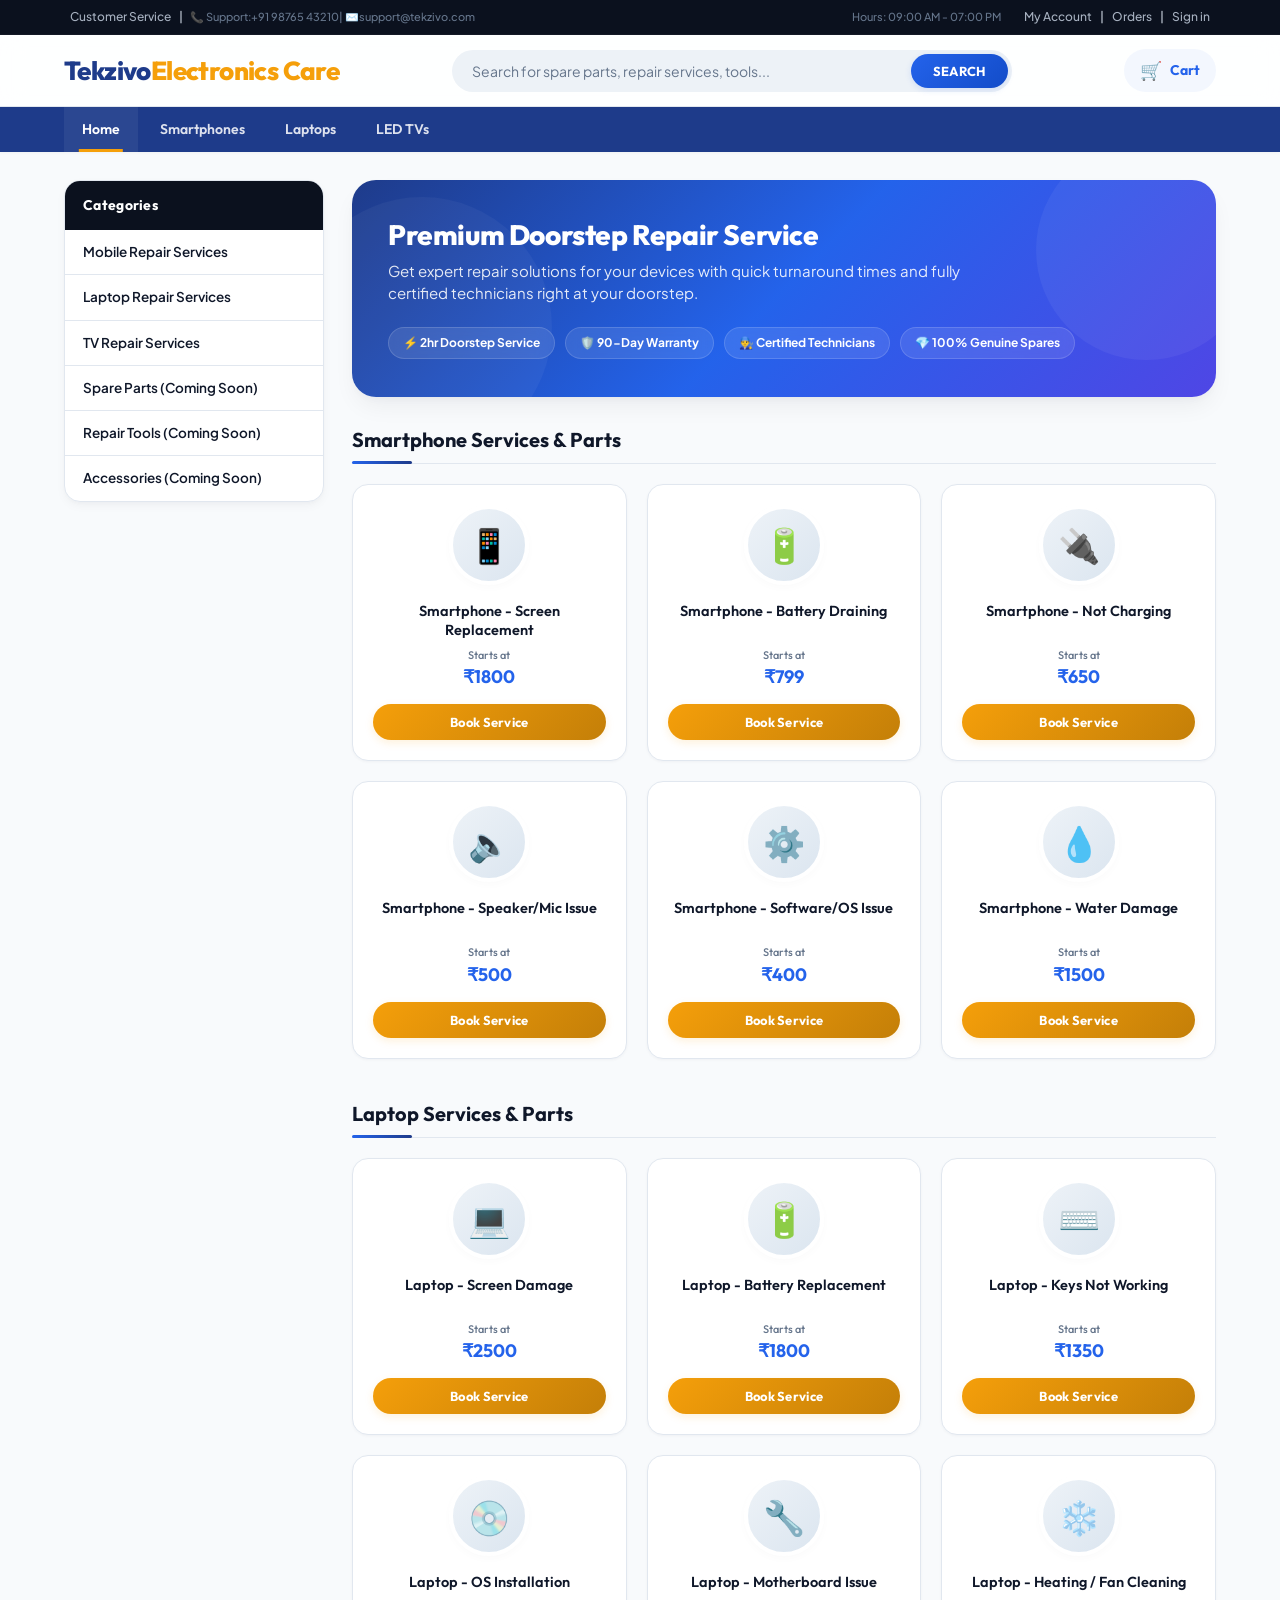
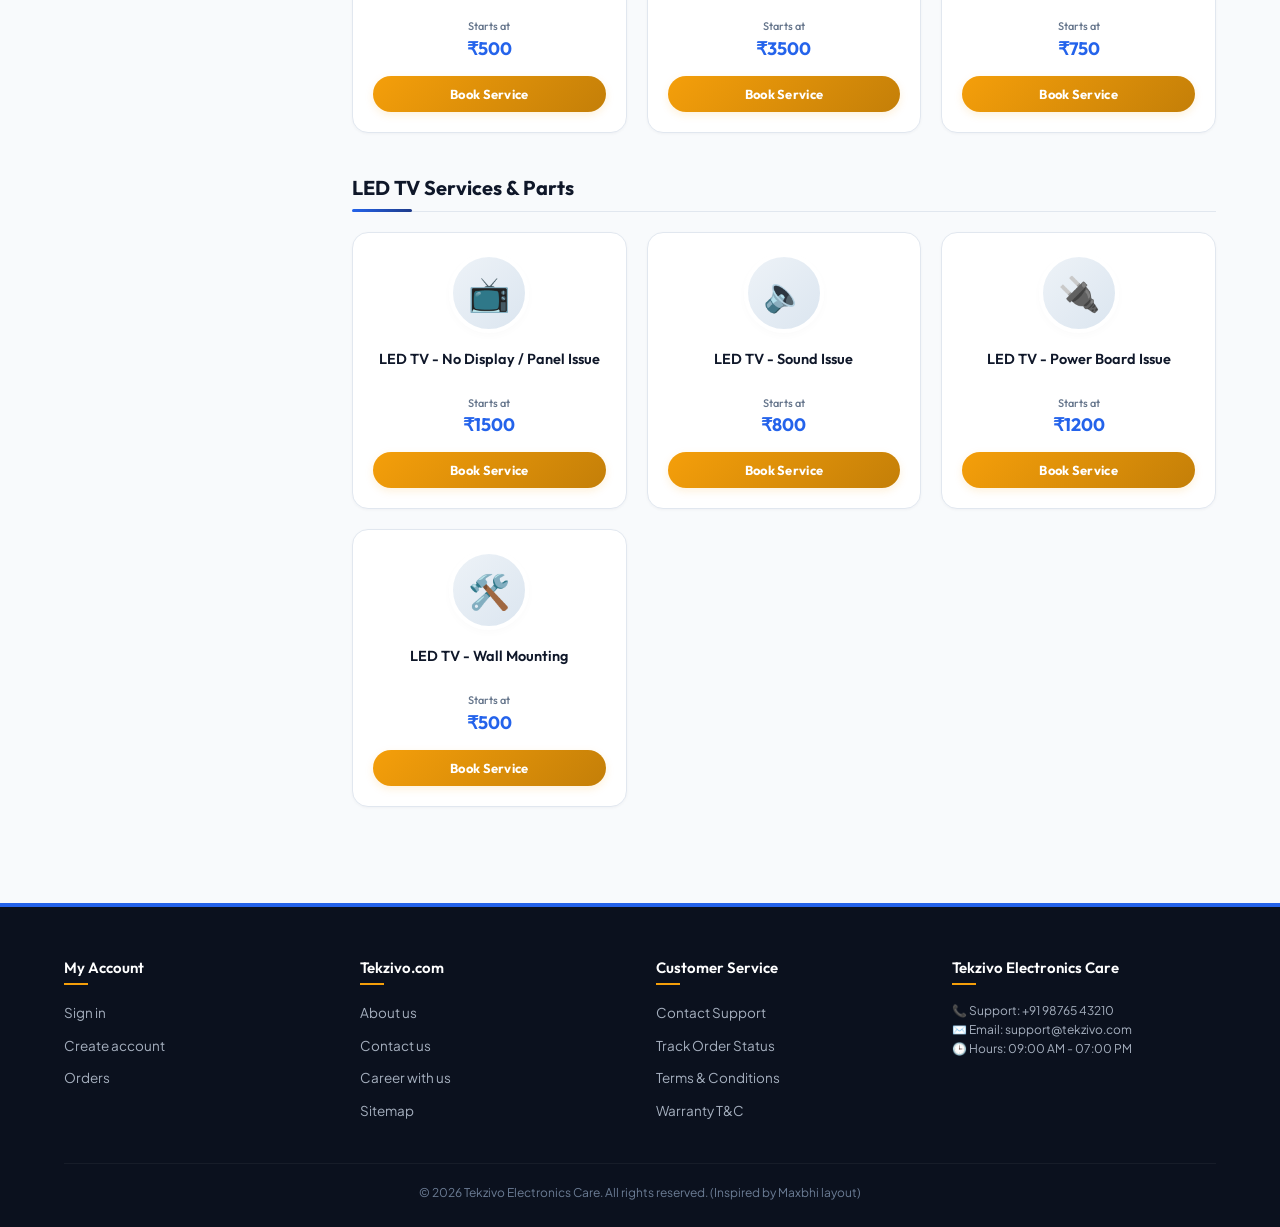
==== frontend/index.html @ aefb2612 "Refactor code structure for improved readability and maintainability" ====
<!DOCTYPE html>
<html lang="en">
<head>
    <meta charset="UTF-8">
    <meta name="viewport" content="width=device-width, initial-scale=1.0">
    <title>Tekzivo - Mobile Spare Parts & Repair Services</title>
    <link rel="stylesheet" href="style.css">
</head>
<body>

    <!-- Top Bar -->
    <div class="top-bar">
        <div class="container">
            <div>
                <a href="#">Customer Service</a> | 
                <span id="biz-header-contact" style="color:var(--text-muted); font-size:11px; margin-left:5px;">
                    📞 Support: <span id="biz-phone">+91 98765 43210</span> | ✉️ <span id="biz-email">support@tekzivo.com</span>
                </span>
            </div>
            <div>
                <span id="biz-hours" style="color:var(--text-muted); font-size:11px; margin-right:15px; display:none;">Hours: 09:00 AM - 07:00 PM</span>
                <a href="#">My Account</a> | 
                <a href="#">Orders</a> | 
                <a href="#">Sign in</a>
            </div>
        </div>
    </div>

    <!-- Header -->
    <header class="header-main">
        <div class="container">
            <a href="#" class="logo" id="logo-brand">Tek<span>zivo</span></a>
            
            <div class="search-bar">
                <input type="text" placeholder="Search for spare parts, repair services, tools..." id="search-input" onkeydown="if(event.key === 'Enter') searchProducts()">
                <button type="button" onclick="searchProducts()">SEARCH</button>
            </div>

            <div class="header-actions">
                <a href="#" class="cart-btn" onclick="showToast('Cart functionality available after booking!')">
                    <span class="cart-icon">🛒</span>
                    <span>Cart</span>
                </a>
            </div>
        </div>
    </header>

    <!-- Main Navigation -->
    <nav class="main-nav">
        <div class="container">
            <ul>
                <li><a href="#" class="active" onclick="showCategory('All', this)">Home</a></li>
                <li><a href="#" onclick="showCategory('Smartphone', this)">Smartphones</a></li>
                <li><a href="#" onclick="showCategory('Laptop', this)">Laptops</a></li>
                <li><a href="#" onclick="showCategory('LED TV', this)">LED TVs</a></li>
            </ul>
        </div>
    </nav>

    <!-- Mobile Horizontal Category Scroller -->
    <div class="mobile-category-scroll">
        <div class="category-chip active" onclick="showCategory('All', this)">All Services</div>
        <div class="category-chip" onclick="showCategory('Smartphone', this)">📱 Smartphones</div>
        <div class="category-chip" onclick="showCategory('Laptop', this)">💻 Laptops</div>
        <div class="category-chip" onclick="showCategory('LED TV', this)">📺 LED TVs</div>
    </div>

    <!-- Layout Wrapper -->
    <div class="container layout-wrapper">
        
        <!-- Sidebar -->
        <aside class="sidebar">
            <div class="category-menu">
                <h3>Categories</h3>
                <ul>
                    <li><a href="#" onclick="showCategory('Smartphone', this)">Mobile Repair Services</a></li>
                    <li><a href="#" onclick="showCategory('Laptop', this)">Laptop Repair Services</a></li>
                    <li><a href="#" onclick="showCategory('LED TV', this)">TV Repair Services</a></li>
                    <li><a href="#">Spare Parts (Coming Soon)</a></li>
                    <li><a href="#">Repair Tools (Coming Soon)</a></li>
                    <li><a href="#">Accessories (Coming Soon)</a></li>
                </ul>
            </div>
            
        </aside>

        <!-- Main Content -->
        <main class="main-content">
            <div class="banner">
                <h2>Premium Doorstep Repair Service</h2>
                <p>Get expert repair solutions for your devices with quick turnaround times and fully certified technicians right at your doorstep.</p>
                <div class="banner-badges">
                    <div class="banner-badge">⚡ 2hr Doorstep Service</div>
                    <div class="banner-badge">🛡️ 90-Day Warranty</div>
                    <div class="banner-badge">👨‍🔧 Certified Technicians</div>
                    <div class="banner-badge">💎 100% Genuine Spares</div>
                </div>
            </div>

            <!-- Dynamic Grids will be injected here -->
            <div id="product-sections"></div>
            
        </main>
    </div>

    <!-- Footer -->
    <footer class="footer">
        <div class="container">
            <div class="footer-grid">
                <div>
                    <h4>My Account</h4>
                    <ul>
                        <li><a href="#">Sign in</a></li>
                        <li><a href="#">Create account</a></li>
                        <li><a href="#">Orders</a></li>
                    </ul>
                </div>
                <div>
                    <h4>Tekzivo.com</h4>
                    <ul>
                        <li><a href="#">About us</a></li>
                        <li><a href="#">Contact us</a></li>
                        <li><a href="#">Career with us</a></li>
                        <li><a href="#">Sitemap</a></li>
                    </ul>
                </div>
                <div>
                    <h4>Customer Service</h4>
                    <ul>
                        <li><a href="#">Contact Support</a></li>
                        <li><a href="#">Track Order Status</a></li>
                        <li><a href="#">Terms & Conditions</a></li>
                        <li><a href="#">Warranty T&C</a></li>
                    </ul>
                </div>
                <div id="footer-contact-block">
                    <h4 id="footer-biz-name">Tekzivo Electronics Care</h4>
                    <p style="font-size: 12px; line-height: 1.6; margin-bottom: 8px;">
                        📞 Support: <span id="footer-phone">+91 98765 43210</span><br>
                        ✉️ Email: <span id="footer-email">support@tekzivo.com</span><br>
                        🕒 Hours: <span id="footer-hours">09:00 AM - 07:00 PM</span>
                    </p>
                </div>
            </div>
            <div class="footer-bottom" id="footer-copyright">
                &copy; 2026 Tekzivo.com. All rights reserved. (Inspired by Maxbhi layout)
            </div>
        </div>
    </footer>

    <!-- Checkout Modal -->
    <div class="modal-overlay" id="checkout-modal" onclick="if(event.target === this) closeModal()">
        <div class="modal-content">
            <div class="modal-handle"></div>
            <div class="modal-header">
                <h3>Book Service / Checkout</h3>
                <button class="close-modal" onclick="closeModal()">×</button>
            </div>
            
            <div class="modal-body" id="modal-body-content">
                <!-- Form Content -->
                <div class="checkout-summary">
                    <div class="checkout-summary-item">
                        <span id="chk-service-name">Service</span>
                        <span id="chk-device-name">Device</span>
                    </div>
                    <div class="checkout-summary-total">
                        <span>Estimated Total:</span>
                        <span id="chk-price">₹0</span>
                    </div>
                </div>

                <div class="form-row">
                    <div class="form-group">
                        <label>Device Brand *</label>
                        <select class="form-control" id="f-brand" onchange="onBrandChange(this.value)">
                            <option value="">Select Brand...</option>
                        </select>
                        <input type="text" class="form-control" id="f-brand-custom" placeholder="Type custom Brand name..." style="display: none; margin-top: 8px;">
                    </div>
                    <div class="form-group">
                        <label>Device Model *</label>
                        <select class="form-control" id="f-model" onchange="onModelChange(this.value)" disabled>
                            <option value="">Select Model...</option>
                        </select>
                        <input type="text" class="form-control" id="f-model-custom" placeholder="Type custom Model name..." style="display: none; margin-top: 8px;">
                    </div>
                </div>

                <div class="form-row">
                    <div class="form-group">
                        <label>Full Name *</label>
                        <input type="text" class="form-control" id="f-name" placeholder="John Doe">
                    </div>
                    <div class="form-group">
                        <label>Phone Number *</label>
                        <input type="tel" class="form-control" id="f-phone" placeholder="9876543210">
                    </div>
                </div>

                <div class="form-row">
                    <div class="form-group">
                        <label>Pincode *</label>
                        <input type="text" class="form-control" id="f-pincode" placeholder="600001" maxlength="6" oninput="validatePincode(this.value)">
                        <div id="pincode-msg" style="font-size: 11px; margin-top: 4px;"></div>
                    </div>
                    <div class="form-group">
                        <label>Preferred Date *</label>
                        <input type="date" class="form-control" id="f-date">
                    </div>
                </div>

                <div class="form-group">
                    <label>Time Slot *</label>
                    <select class="form-control" id="f-timeslot">
                        <option value="">Select a time slot</option>
                        <option value="10 AM - 12 PM">10 AM - 12 PM</option>
                        <option value="12 PM - 2 PM">12 PM - 2 PM</option>
                        <option value="2 PM - 4 PM">2 PM - 4 PM</option>
                        <option value="4 PM - 6 PM">4 PM - 6 PM</option>
                    </select>
                </div>

                <div class="form-group">
                    <label>Full Address *</label>
                    <textarea class="form-control" id="f-address" rows="3" placeholder="Flat, Street, Area..."></textarea>
                </div>

                <div class="form-group">
                    <label>Describe the Issue *</label>
                    <textarea class="form-control" id="f-description" rows="3" placeholder="Describe the issue in detail (e.g. screen flickers, battery draining, water damage details)..."></textarea>
                </div>

                <div class="form-group">
                    <label>Upload Device Photo (Optional)</label>
                    <div class="upload-container">
                        <input type="file" id="f-upload" accept="image/*" style="display: none;" onchange="handleFileSelect(this)">
                        <div class="upload-row">
                            <button type="button" class="btn-upload-trigger" onclick="document.getElementById('f-upload').click()">
                                <span class="upload-trigger-icon">📸</span> Choose Photo
                            </button>
                            <div class="upload-preview-compact" id="upload-preview-container" style="display: none;">
                                <img id="upload-preview-img" src="" alt="Preview">
                                <span id="upload-file-name" class="upload-file-name-compact">filename.png</span>
                                <button type="button" class="btn-remove-compact" onclick="removeSelectedFile()" title="Remove image">×</button>
                            </div>
                        </div>
                    </div>
                </div>

                <button class="btn-submit" id="submit-btn" onclick="submitBooking()">CONFIRM BOOKING</button>
            </div>

            <!-- Success Content -->
            <div class="modal-body success-msg" id="modal-success-content" style="display: none;">
                <div class="success-icon">✓</div>
                <h2 style="margin-bottom: 12px; font-family: var(--font-title); font-weight: 700;">Booking Confirmed!</h2>
                <p style="color: var(--text-muted); margin-bottom: 15px;">Our certified technician will arrive as scheduled.</p>
                <div class="ref-code-container">
                    <div class="ref-code" id="success-ref">TKZ-00000</div>
                    <button class="btn-copy" onclick="copyRefCode()" title="Copy Reference Code">📋</button>
                </div>
                <p style="font-size: 12.5px; color: var(--text-muted);">Please save this reference number for booking updates.</p>
                <button class="btn-submit" onclick="closeModal()" style="margin-top: 25px;">Continue Shopping</button>
            </div>

        </div>
    </div>

    <script>
        const getApiBase = () => {
            const saved = localStorage.getItem('TEKZIVO_API_BASE');
            if (saved) return saved;
            return window.location.hostname === 'localhost' || window.location.hostname === '127.0.0.1'
                ? 'http://localhost:5000/api'
                : 'https://karthikeyankasi.pythonanywhere.com/api';
        };
        const API_BASE = getApiBase();
        
        const DEVICE_ISSUES = {
            'Smartphone': {
                'Screen Replacement': { price: 1800, icon: '📱' },
                'Battery Draining': { price: 799, icon: '🔋' },
                'Not Charging': { price: 650, icon: '🔌' },
                'Speaker/Mic Issue': { price: 500, icon: '🔈' },
                'Software/OS Issue': { price: 400, icon: '⚙️' },
                'Water Damage': { price: 1500, icon: '💧' }
            },
            'Laptop': {
                'Screen Damage': { price: 2500, icon: '💻' },
                'Battery Replacement': { price: 1800, icon: '🔋' },
                'Keys Not Working': { price: 1350, icon: '⌨️' },
                'OS Installation': { price: 500, icon: '💿' },
                'Motherboard Issue': { price: 3500, icon: '🔧' },
                'Heating / Fan Cleaning': { price: 750, icon: '❄️' }
            },
            'LED TV': {
                'No Display / Panel Issue': { price: 1500, icon: '📺' },
                'Sound Issue': { price: 800, icon: '🔈' },
                'Power Board Issue': { price: 1200, icon: '🔌' },
                'Wall Mounting': { price: 500, icon: '🛠️' }
            }
        };

        let allBrands = [];
        let allModels = [];

        function getServiceIcon(deviceType, serviceName) {
            const name = serviceName.toLowerCase();
            if (name.includes('screen')) return deviceType === 'Laptop' ? '💻' : '📱';
            if (name.includes('battery')) return '🔋';
            if (name.includes('charge') || name.includes('charging') || name.includes('port') || name.includes('power')) return '🔌';
            if (name.includes('keyboard') || name.includes('key')) return '⌨️';
            if (name.includes('os') || name.includes('software') || name.includes('installation')) return '💿';
            if (name.includes('motherboard') || name.includes('board') || name.includes('panel')) return '🔧';
            if (name.includes('heat') || name.includes('fan') || name.includes('cleaning') || name.includes('cooling') || name.includes('ac') || name.includes('gas')) return '❄️';
            if (name.includes('display') || name.includes('tv')) return '📺';
            if (name.includes('sound') || name.includes('speaker') || name.includes('mic')) return '🔈';
            if (name.includes('water')) return '💧';
            return '🛠️';
        }

        async function fetchBrandsAndModels() {
            try {
                const [bRes, mRes] = await Promise.all([
                    fetch(`${API_BASE}/brands`).then(r => r.json()),
                    fetch(`${API_BASE}/models`).then(r => r.json())
                ]);
                allBrands = bRes.data || [];
                allModels = mRes.data || [];
            } catch (e) {
                console.error("Failed to load brands/models", e);
            }
        }

        async function fetchServices() {
            try {
                const res = await fetch(`${API_BASE}/services`).then(r => r.json());
                if (res.success && res.data && res.data.length > 0) {
                    const newIssues = {};
                    res.data.forEach(s => {
                        if (!newIssues[s.device_type]) {
                            newIssues[s.device_type] = {};
                        }
                        newIssues[s.device_type][s.name] = {
                            price: s.base_price,
                            icon: getServiceIcon(s.device_type, s.name),
                            id: s.id
                        };
                    });
                    for (const key in DEVICE_ISSUES) {
                        delete DEVICE_ISSUES[key];
                    }
                    Object.assign(DEVICE_ISSUES, newIssues);
                }
            } catch (e) {
                console.error("Failed to load services dynamically, using default offline data", e);
            }
            renderProducts();
        }
        
        let activeSettings = {
            business_name: "Tekzivo Electronics Care",
            business_hours: "09:00 AM - 07:00 PM",
            support_phone: "+91 98765 43210",
            support_email: "support@tekzivo.com"
        };

        async function fetchSettings() {
            try {
                const res = await fetch(`${API_BASE}/settings`).then(r => r.json());
                if (res && res.success && res.data) {
                    activeSettings = res.data;
                }
            } catch (e) {
                console.error("Failed to load settings from server, using default settings", e);
            }
            applySettingsToUI();
        }

        function applySettingsToUI() {
            // Update document title
            if (activeSettings.business_name) {
                document.title = `${activeSettings.business_name} - Doorstep Repair Services`;
            }
            
            // Update logo brand text if needed
            const logoBrand = document.getElementById('logo-brand');
            if (logoBrand && activeSettings.business_name) {
                const parts = activeSettings.business_name.split(' ');
                if (parts.length > 1) {
                    logoBrand.innerHTML = `${parts[0]}<span>${parts.slice(1).join(' ')}</span>`;
                } else {
                    logoBrand.innerHTML = `${activeSettings.business_name}`;
                }
            }

            // Update top bar contact elements
            const topPhone = document.getElementById('biz-phone');
            if (topPhone) topPhone.textContent = activeSettings.support_phone || '';
            const topEmail = document.getElementById('biz-email');
            if (topEmail) topEmail.textContent = activeSettings.support_email || '';
            const topHours = document.getElementById('biz-hours');
            if (topHours) {
                topHours.textContent = `Hours: ${activeSettings.business_hours || ''}`;
                topHours.style.display = 'inline';
            }
            
            // Update footer elements
            const footerBizName = document.getElementById('footer-biz-name');
            if (footerBizName) footerBizName.textContent = activeSettings.business_name || '';
            const footerPhone = document.getElementById('footer-phone');
            if (footerPhone) footerPhone.textContent = activeSettings.support_phone || '';
            const footerEmail = document.getElementById('footer-email');
            if (footerEmail) footerEmail.textContent = activeSettings.support_email || '';
            const footerHours = document.getElementById('footer-hours');
            if (footerHours) footerHours.textContent = activeSettings.business_hours || '';
            
            const copyright = document.getElementById('footer-copyright');
            if (copyright && activeSettings.business_name) {
                copyright.innerHTML = `&copy; 2026 ${activeSettings.business_name}. All rights reserved. (Inspired by Maxbhi layout)`;
            }
        }

        // Load data on start
        (async function() {
            try {
                const res = await fetch(`${API_BASE}/bootstrap`).then(r => r.json());
                if (res && res.success && res.data) {
                    const data = res.data;
                    
                    // 1. Apply Settings
                    if (data.settings) {
                        activeSettings = data.settings;
                        applySettingsToUI();
                    }
                    
                    // 2. Load Brands and Models
                    allBrands = data.brands || [];
                    allModels = data.models || [];
                    
                    // 3. Load Services Catalog
                    if (data.services && data.services.length > 0) {
                        const newIssues = {};
                        data.services.forEach(s => {
                            if (!newIssues[s.device_type]) {
                                newIssues[s.device_type] = {};
                            }
                            newIssues[s.device_type][s.name] = {
                                price: s.base_price,
                                icon: getServiceIcon(s.device_type, s.name),
                                id: s.id
                            };
                        });
                        for (const key in DEVICE_ISSUES) {
                            delete DEVICE_ISSUES[key];
                        }
                        Object.assign(DEVICE_ISSUES, newIssues);
                    }
                    renderProducts();
                    return; // Bootstrapped successfully in one call!
                }
            } catch (e) {
                console.warn("Fast bootstrap failed, falling back to legacy sequential calls...", e);
            }

            // Fallback to sequential individual API calls if bootstrap fails
            await fetchSettings();
            await fetchBrandsAndModels();
            await fetchServices();
        })();

        // State for checkout
        let checkoutData = {
            device: '',
            issue: '',
            price: 0,
            service_id: null
        };

        function renderProducts(categoryFilter = 'All') {
            const container = document.getElementById('product-sections');
            container.innerHTML = '';

            // Enforce strict category order: Smartphone, Laptop, LED TV
            const orderedDeviceTypes = ['Smartphone', 'Laptop', 'LED TV'];
            for (const key of Object.keys(DEVICE_ISSUES)) {
                if (!orderedDeviceTypes.includes(key)) {
                    orderedDeviceTypes.push(key);
                }
            }

            for (const deviceType of orderedDeviceTypes) {
                const issues = DEVICE_ISSUES[deviceType];
                if (!issues || Object.keys(issues).length === 0) continue;
                if (categoryFilter !== 'All' && deviceType !== categoryFilter) continue;

                const section = document.createElement('div');
                section.className = 'category-section';
                section.innerHTML = `<h3 class="section-title">${deviceType} Services & Parts</h3>`;
                
                const grid = document.createElement('div');
                grid.className = 'product-grid';

                for (const [issueName, data] of Object.entries(issues)) {
                    const card = document.createElement('div');
                    card.className = 'product-card';
                    card.innerHTML = `
                        <div class="product-img">${data.icon}</div>
                        <div class="product-title">${deviceType} - ${issueName}</div>
                        <div class="product-price">₹${data.price}</div>
                        <button class="btn-add" onclick="openCheckout('${deviceType}', '${issueName}', ${data.price}, '${data.id || ''}')">Book Service</button>
                    `;
                    grid.appendChild(card);
                }

                section.appendChild(grid);
                container.appendChild(section);
                // Add spacing
                const spacer = document.createElement('div');
                spacer.style.height = '40px';
                container.appendChild(spacer);
            }
        }

        function showCategory(category, element) {
            renderProducts(category);
            
            // Remove active classes from all navigation links and chips
            document.querySelectorAll('.main-nav li a, .category-menu li a, .category-chip').forEach(el => {
                el.classList.remove('active');
            });
            
            if (element) {
                element.classList.add('active');
                
                // Sync mobile scroller active state if clicked from sidebar/navbar
                const chips = document.querySelectorAll('.category-chip');
                if (chips.length > 0) {
                    chips.forEach(chip => {
                        const chipText = chip.textContent.toLowerCase();
                        if (category === 'All' && chipText.includes('all')) chip.classList.add('active');
                        else if (category === 'Smartphone' && (chipText.includes('smart') || chipText.includes('phone') || chipText.includes('mobile'))) chip.classList.add('active');
                        else if (category === 'Laptop' && chipText.includes('lap')) chip.classList.add('active');
                        else if (category === 'LED TV' && (chipText.includes('led') || chipText.includes('tv'))) chip.classList.add('active');
                    });
                }
                
                // Sync navbar and sidebar active classes if clicked from scroller chips
                document.querySelectorAll('.main-nav li a, .category-menu li a').forEach(el => {
                    const txt = el.textContent.toLowerCase();
                    if (category === 'All' && (txt.includes('home') || txt.includes('all'))) el.classList.add('active');
                    else if (category === 'Smartphone' && (txt.includes('smartphone') || txt.includes('mobile'))) el.classList.add('active');
                    else if (category === 'Laptop' && txt.includes('laptop')) el.classList.add('active');
                    else if (category === 'LED TV' && (txt.includes('led') || txt.includes('tv'))) el.classList.add('active');
                });
            } else {
                // Try matching based on category text
                document.querySelectorAll('.main-nav li a, .category-menu li a, .category-chip').forEach(el => {
                    const txt = el.textContent.toLowerCase();
                    if (category === 'All' && (txt.includes('home') || txt.includes('all'))) {
                        el.classList.add('active');
                    } else if (category === 'Smartphone' && (txt.includes('smartphone') || txt.includes('mobile') || txt.includes('smart') || txt.includes('phone'))) {
                        el.classList.add('active');
                    } else if (category === 'Laptop' && (txt.includes('laptop') || txt.includes('lap'))) {
                        el.classList.add('active');
                    } else if (category === 'LED TV' && (txt.includes('led') || txt.includes('tv'))) {
                        el.classList.add('active');
                    }
                });
            }
        }

        function searchProducts() {
            const query = document.getElementById('search-input').value.toLowerCase();
            if (!query) return renderProducts();

            const container = document.getElementById('product-sections');
            container.innerHTML = '<h3 class="section-title">Search Results</h3>';
            
            const grid = document.createElement('div');
            grid.className = 'product-grid';
            let found = false;

            for (const [deviceType, issues] of Object.entries(DEVICE_ISSUES)) {
                for (const [issueName, data] of Object.entries(issues)) {
                    if (deviceType.toLowerCase().includes(query) || issueName.toLowerCase().includes(query)) {
                        found = true;
                        const card = document.createElement('div');
                        card.className = 'product-card';
                        card.innerHTML = `
                            <div class="product-img">${data.icon}</div>
                            <div class="product-title">${deviceType} - ${issueName}</div>
                            <div class="product-price">₹${data.price}</div>
                            <button class="btn-add" onclick="openCheckout('${deviceType}', '${issueName}', ${data.price}, '${data.id || ''}')">Book Service</button>
                        `;
                        grid.appendChild(card);
                    }
                }
            }

            if (!found) {
                grid.innerHTML = '<p style="grid-column: 1/-1; text-align:center; padding: 40px;">No products or services found.</p>';
            }
            container.appendChild(grid);
        }

        // Initialize
        renderProducts();

        // Setup Date min
        const tomorrow = new Date();
        tomorrow.setDate(tomorrow.getDate() + 1);
        document.getElementById('f-date').min = tomorrow.toISOString().split('T')[0];

        // Modal Logic
        function openCheckout(device, issue, price, serviceId = '') {
            checkoutData = { device, issue, price, service_id: serviceId };
            
            document.getElementById('chk-service-name').innerText = issue;
            document.getElementById('chk-device-name').innerText = `(${device})`;
            document.getElementById('chk-price').innerText = `₹${price}`;
            
            // Populate brands dropdown based on device
            const brandSelect = document.getElementById('f-brand');
            const modelSelect = document.getElementById('f-model');
            
            brandSelect.innerHTML = '<option value="">Select Brand...</option>';
            modelSelect.innerHTML = '<option value="">Select Model...</option>';
            modelSelect.disabled = true;
            
            // Hide custom inputs
            document.getElementById('f-brand-custom').style.display = 'none';
            document.getElementById('f-brand-custom').value = '';
            document.getElementById('f-model-custom').style.display = 'none';
            document.getElementById('f-model-custom').value = '';

            const validBrands = new Set(allModels.filter(m => m.device_type === device).map(m => m.brand_id));

            allBrands.forEach(b => {
                if (validBrands.has(b.id)) {
                    const opt = document.createElement('option');
                    opt.value = b.name;
                    opt.innerText = b.name;
                    brandSelect.appendChild(opt);
                }
            });
            
            // Add custom brand option
            const customOpt = document.createElement('option');
            customOpt.value = "__CUSTOM__";
            customOpt.innerText = "Other (Type custom brand...)";
            brandSelect.appendChild(customOpt);
            
            document.getElementById('modal-body-content').style.display = 'block';
            document.getElementById('modal-success-content').style.display = 'none';
            document.getElementById('checkout-modal').classList.add('active');
        }

        function onBrandChange(brandName) {
            const customBrandInput = document.getElementById('f-brand-custom');
            const modelSelect = document.getElementById('f-model');
            const customModelInput = document.getElementById('f-model-custom');
            
            // Reset custom inputs and model selection
            customBrandInput.value = '';
            customModelInput.value = '';
            customModelInput.style.display = 'none';
            modelSelect.innerHTML = '<option value="">Select Model...</option>';

            if (!brandName) {
                customBrandInput.style.display = 'none';
                modelSelect.disabled = true;
                return;
            }

            if (brandName === "__CUSTOM__") {
                customBrandInput.style.display = 'block';
                // For custom brand, enable model selection but only show custom option
                modelSelect.disabled = false;
                modelSelect.innerHTML = '<option value="">Select Model...</option>';
                const customOpt = document.createElement('option');
                customOpt.value = "__CUSTOM__";
                customOpt.innerText = "Other (Type custom model...)";
                modelSelect.appendChild(customOpt);
                return;
            }

            customBrandInput.style.display = 'none';
            modelSelect.disabled = false;

            const brandObj = allBrands.find(b => b.name.toLowerCase() === brandName.toLowerCase());
            if (brandObj) {
                const filteredModels = allModels.filter(m => m.brand_id === brandObj.id && m.device_type === checkoutData.device);
                filteredModels.forEach(m => {
                    const opt = document.createElement('option');
                    opt.value = m.name;
                    opt.innerText = m.name;
                    modelSelect.appendChild(opt);
                });
            }
            
            // Add custom model option
            const customOpt = document.createElement('option');
            customOpt.value = "__CUSTOM__";
            customOpt.innerText = "Other (Type custom model...)";
            modelSelect.appendChild(customOpt);
        }

        function onModelChange(modelName) {
            const customModelInput = document.getElementById('f-model-custom');
            customModelInput.value = '';
            if (modelName === "__CUSTOM__") {
                customModelInput.style.display = 'block';
            } else {
                customModelInput.style.display = 'none';
            }
        }

        let selectedFile = null;

        function handleFileSelect(input) {
            const file = input.files[0];
            if (!file) return;

            // Validate file size (max 5MB)
            if (file.size > 5 * 1024 * 1024) {
                showToast('❌ File is too large. Max size is 5MB.');
                input.value = '';
                return;
            }

            selectedFile = file;

            // Update preview UI
            const previewContainer = document.getElementById('upload-preview-container');
            const previewImg = document.getElementById('upload-preview-img');
            const fileNameSpan = document.getElementById('upload-file-name');

            fileNameSpan.innerText = file.name;
            
            const reader = new FileReader();
            reader.onload = function(e) {
                previewImg.src = e.target.result;
                previewContainer.style.display = 'flex';
            };
            reader.readAsDataURL(file);
        }

        function removeSelectedFile() {
            selectedFile = null;
            const fileInput = document.getElementById('f-upload');
            fileInput.value = '';

            const previewContainer = document.getElementById('upload-preview-container');
            const previewImg = document.getElementById('upload-preview-img');
            previewImg.src = '';
            previewContainer.style.display = 'none';
        }

        function closeModal() {
            document.getElementById('checkout-modal').classList.remove('active');
            
            // Reset form and view after a short delay to allow closing animation
            setTimeout(() => {
                document.getElementById('modal-body-content').style.display = 'block';
                document.getElementById('modal-success-content').style.display = 'none';
                
                // Reset brand and model selectors
                const brandSelect = document.getElementById('f-brand');
                const modelSelect = document.getElementById('f-model');
                brandSelect.innerHTML = '<option value="">Select Brand...</option>';
                modelSelect.innerHTML = '<option value="">Select Model...</option>';
                modelSelect.disabled = true;

                // Reset custom text inputs
                document.getElementById('f-brand-custom').style.display = 'none';
                document.getElementById('f-brand-custom').value = '';
                document.getElementById('f-model-custom').style.display = 'none';
                document.getElementById('f-model-custom').value = '';

                document.getElementById('f-name').value = '';
                document.getElementById('f-phone').value = '';
                document.getElementById('f-pincode').value = '';
                document.getElementById('f-date').value = '';
                document.getElementById('f-timeslot').value = '';
                document.getElementById('f-address').value = '';
                document.getElementById('f-description').value = '';
                document.getElementById('f-upload').value = '';
                selectedFile = null;
                document.getElementById('upload-preview-container').style.display = 'none';
                document.getElementById('upload-preview-img').src = '';
                document.getElementById('pincode-msg').innerHTML = '';
            }, 200);
        }

        async function validatePincode(pin) {
            const msg = document.getElementById('pincode-msg');
            if (pin.length < 6) { msg.innerText = ''; return; }

            msg.innerHTML = `<span style="color: var(--primary-light); font-weight: 500; display: inline-flex; align-items: center; gap: 6px;"><span class="spinner" style="display:inline-block; width:10px; height:10px; border:2px solid var(--primary-light); border-top-color:transparent; border-radius:50%; animation: spin 0.8s linear infinite;"></span> Checking coverage...</span>`;

            try {
                const res = await fetch(`${API_BASE}/check-pincode/${pin}`);
                const json = await res.json();
                if (json.data?.covered) {
                    msg.innerHTML = `<span style="color: var(--success); font-weight: 600; display: inline-flex; align-items: center; gap: 4px;">✓ Service available in ${json.data.city}</span>`;
                } else {
                    msg.innerHTML = `<span style="color: var(--danger); font-weight: 600; display: inline-flex; align-items: center; gap: 4px;">✗ Sorry, not serviceable yet</span>`;
                }
            } catch (e) {
                msg.innerHTML = `<span style="color: var(--danger); font-weight: 600;">✗ Service availability check failed</span>`;
            }
        }

        function showToast(msg) {
            let t = document.querySelector('.toast');
            if (!t) {
                t = document.createElement('div');
                t.className = 'toast';
                document.body.appendChild(t);
            }
            t.textContent = msg;
            t.classList.add('active');
            setTimeout(() => { t.classList.remove('active'); }, 3000);
        }

        async function submitBooking() {
            let brandName = document.getElementById('f-brand').value;
            if (brandName === "__CUSTOM__") {
                brandName = document.getElementById('f-brand-custom').value.trim();
            } else {
                brandName = brandName.trim();
            }

            let modelName = document.getElementById('f-model').value;
            if (modelName === "__CUSTOM__") {
                modelName = document.getElementById('f-model-custom').value.trim();
            } else {
                modelName = modelName.trim();
            }

            const name = document.getElementById('f-name').value;
            const phone = document.getElementById('f-phone').value;
            const pincode = document.getElementById('f-pincode').value;
            const date = document.getElementById('f-date').value;
            const time_slot = document.getElementById('f-timeslot').value;
            const address = document.getElementById('f-address').value;

            if (!brandName || !modelName || !name || !phone || !pincode || !date || !time_slot || !address) {
                showToast('❌ Please fill all required fields');
                return;
            }

            const btn = document.getElementById('submit-btn');
            btn.disabled = true;
            btn.innerText = 'PROCESSING...';

            let image_path = null;
            if (selectedFile) {
                btn.innerText = 'UPLOADING IMAGE...';
                const formData = new FormData();
                formData.append('file', selectedFile);

                try {
                    const uploadRes = await fetch(`${API_BASE}/upload`, {
                        method: 'POST',
                        body: formData
                    }).then(r => r.json());

                    if (uploadRes.success) {
                        image_path = uploadRes.data.file_path;
                    } else {
                        showToast('⚠️ Image upload failed: ' + uploadRes.error + '. Proceeding without image.');
                    }
                } catch (e) {
                    console.error("Image upload error", e);
                    showToast('⚠️ Image upload error. Proceeding without image.');
                }
            }

            btn.innerText = 'PROCESSING...';

            let finalBrandId = null;
            const existingBrand = allBrands.find(b => b.name.toLowerCase() === brandName.toLowerCase());
            if (existingBrand) {
                finalBrandId = existingBrand.id;
            } else {
                try {
                    const bRes = await fetch(`${API_BASE}/brands`, { 
                        method: 'POST', 
                        headers: { 'Content-Type': 'application/json' }, 
                        body: JSON.stringify({ name: brandName }) 
                    }).then(r => r.json());
                    finalBrandId = bRes.data?.id || brandName;
                } catch(e) { console.error("Failed custom brand", e); finalBrandId = brandName; }
            }

            const existingModel = allModels.find(m => m.name.toLowerCase() === modelName.toLowerCase() && m.brand_id === finalBrandId);
            if (!existingModel && finalBrandId !== brandName) {
                try {
                    await fetch(`${API_BASE}/models`, { 
                        method: 'POST', 
                        headers: { 'Content-Type': 'application/json' }, 
                        body: JSON.stringify({ brand_id: finalBrandId, device_type: checkoutData.device, name: modelName }) 
                    });
                    fetchBrandsAndModels();
                } catch(e) { console.error("Failed custom model", e); }
            }

            // Remove duplicate btn declaration

            const customDescription = document.getElementById('f-description').value.trim();
            const payload = {
                name: name,
                phone: phone,
                pincode: pincode,
                address: address,
                device_type: checkoutData.device,
                issue_type: checkoutData.issue,
                service_id: checkoutData.service_id || null,
                issue_description: `Brand: ${brandName}, Model: ${modelName}${customDescription ? '\n\nDescription:\n' + customDescription : ''}`,
                image_path: image_path,
                preferred_date: date,
                time_slot: time_slot,
                estimated_price: checkoutData.price
            };

            try {
                const res = await fetch(`${API_BASE}/bookings`, {
                    method: 'POST',
                    headers: { 'Content-Type': 'application/json' },
                    body: JSON.stringify(payload)
                });
                const json = await res.json();

                if (json.success) {
                    document.getElementById('modal-body-content').style.display = 'none';
                    document.getElementById('modal-success-content').style.display = 'block';
                    document.getElementById('success-ref').innerText = json.data.booking_ref;
                } else {
                    showToast('❌ Booking failed: ' + json.error);
                }
            } catch (e) {
                // Fallback for demo if API is down
                document.getElementById('modal-body-content').style.display = 'none';
                document.getElementById('modal-success-content').style.display = 'block';
                document.getElementById('success-ref').innerText = 'TKZ-DEMO-OK';
            } finally {
                btn.disabled = false;
                btn.innerText = 'CONFIRM BOOKING';
            }
        }

        function copyRefCode() {
            const refText = document.getElementById('success-ref').innerText;
            navigator.clipboard.writeText(refText).then(() => {
                showToast('📋 Reference code copied to clipboard!');
            }).catch(err => {
                showToast('❌ Failed to copy reference code');
            });
        }
    </script>
</body>
</html>
---- frontend/style.css ----
/* 
  TEKZIVO PREMIUM DESIGN SYSTEM — MOBILE OPTIMIZED
  Modern, high-performance styling for door-step electronics repair booking.
*/

@import url('https://fonts.googleapis.com/css2?family=Outfit:wght@400;500;600;700;800&family=Plus+Jakarta+Sans:wght@400;500;600;700;800&display=swap');

:root {
  /* HSL Color System */
  --primary-h: 224;
  --primary-s: 64%;
  --primary-l: 33%;
  
  --primary: hsl(var(--primary-h), var(--primary-s), var(--primary-l));
  --primary-light: hsl(221, 83%, 53%);
  --primary-hover: hsl(221, 83%, 43%);
  --secondary: hsl(38, 92%, 50%);
  --secondary-hover: hsl(38, 92%, 40%);
  --bg-light: hsl(210, 40%, 98%);
  --white: hsl(0, 0%, 100%);
  --text-main: hsl(222, 47%, 11%);
  --text-muted: hsl(215, 16%, 47%);
  --border-color: hsl(214, 32%, 91%);
  
  /* Status Colors */
  --success: hsl(150, 84%, 37%);
  --success-bg: hsl(150, 84%, 96%);
  --danger: hsl(350, 89%, 60%);
  --danger-bg: hsl(350, 89%, 97%);
  
  /* Fonts */
  --font-title: 'Outfit', sans-serif;
  --font-body: 'Plus Jakarta Sans', sans-serif;
  
  /* Shadows */
  --shadow-sm: 0 1px 3px rgba(15, 23, 42, 0.04);
  --shadow-md: 0 4px 12px -2px rgba(15, 23, 42, 0.05), 0 2px 6px -1px rgba(15, 23, 42, 0.03);
  --shadow-lg: 0 12px 24px -4px rgba(15, 23, 42, 0.06), 0 4px 12px -2px rgba(15, 23, 42, 0.04);
  --shadow-xl: 0 24px 36px -6px rgba(15, 23, 42, 0.1), 0 8px 16px -4px rgba(15, 23, 42, 0.06);
  
  /* Border Radius */
  --radius-sm: 10px;
  --radius-md: 16px;
  --radius-lg: 24px;
  
  /* Transition speed */
  --transition: all 0.25s cubic-bezier(0.4, 0, 0.2, 1);
}

/* Base Styles */
* {
  margin: 0;
  padding: 0;
  box-sizing: border-box;
}

body {
  font-family: var(--font-body);
  color: var(--text-main);
  background-color: var(--bg-light);
  line-height: 1.5;
  font-size: 15px;
  -webkit-font-smoothing: antialiased;
}

a {
  text-decoration: none;
  color: var(--primary-light);
  transition: var(--transition);
}
a:hover {
  color: var(--primary);
}

.container {
  width: 100%;
  max-width: 1200px;
  margin: 0 auto;
  padding: 0 24px;
}

/* Top Bar */
.top-bar {
  background-color: hsl(222, 47%, 8%);
  color: hsl(215, 20%, 80%);
  padding: 8px 0;
  font-size: 12px;
  font-weight: 500;
  border-bottom: 1px solid rgba(255, 255, 255, 0.04);
}
.top-bar .container {
  display: flex;
  justify-content: space-between;
  align-items: center;
}
.top-bar a {
  color: hsl(215, 16%, 70%);
  margin: 0 6px;
}
.top-bar a:hover {
  color: var(--white);
}
.top-bar span {
  display: inline-flex;
  align-items: center;
}

/* Header */
.header-main {
  background-color: rgba(255, 255, 255, 0.85);
  backdrop-filter: blur(12px);
  -webkit-backdrop-filter: blur(12px);
  padding: 14px 0;
  box-shadow: var(--shadow-sm);
  position: sticky;
  top: 0;
  z-index: 999;
  border-bottom: 1px solid var(--border-color);
}
.header-main .container {
  display: flex;
  align-items: center;
  justify-content: space-between;
  gap: 24px;
}
.logo {
  font-family: var(--font-title);
  font-size: 26px;
  font-weight: 800;
  color: var(--primary);
  letter-spacing: -0.6px;
  display: flex;
  align-items: center;
}
.logo span {
  color: var(--secondary);
}

/* Search Bar */
.search-bar {
  flex: 1;
  max-width: 560px;
  display: flex;
  background-color: hsl(210, 40%, 95%);
  border-radius: 50px;
  padding: 3px;
  transition: var(--transition);
  border: 1px solid transparent;
}
.search-bar:focus-within {
  background-color: var(--white);
  border-color: var(--primary-light);
  box-shadow: 0 0 0 4px rgba(37, 99, 235, 0.1);
}
.search-bar input {
  flex: 1;
  padding: 8px 16px;
  border: none;
  background: transparent;
  outline: none;
  font-size: 14px;
  font-family: inherit;
  color: var(--text-main);
}
.search-bar input::placeholder {
  color: var(--text-muted);
}
.search-bar button {
  background: linear-gradient(135deg, var(--primary-light) 0%, var(--primary-hover) 100%);
  color: var(--white);
  border: none;
  padding: 0 22px;
  border-radius: 50px;
  cursor: pointer;
  font-weight: 700;
  font-family: var(--font-title);
  font-size: 13px;
  letter-spacing: 0.3px;
  transition: var(--transition);
  box-shadow: 0 2px 6px rgba(37, 99, 235, 0.15);
}
.search-bar button:hover {
  background: var(--primary-hover);
  box-shadow: 0 4px 12px rgba(37, 99, 235, 0.25);
}

/* Header Actions */
.header-actions {
  display: flex;
  gap: 16px;
  align-items: center;
}
.cart-btn {
  display: flex;
  align-items: center;
  gap: 8px;
  font-weight: 700;
  font-family: var(--font-title);
  font-size: 14px;
  color: var(--primary-light);
  background: rgba(37, 99, 235, 0.05);
  padding: 8px 16px;
  border-radius: 50px;
  transition: var(--transition);
}
.cart-btn:hover {
  background: var(--primary-light);
  color: var(--white);
}
.cart-icon {
  font-size: 18px;
}
.cart-btn:hover .cart-icon {
  filter: brightness(0) invert(1);
}

/* Mobile Horizontal Category Scroller */
.mobile-category-scroll {
  display: none;
  overflow-x: auto;
  white-space: nowrap;
  padding: 12px 24px;
  background: var(--white);
  border-bottom: 1px solid var(--border-color);
  gap: 8px;
  -webkit-overflow-scrolling: touch;
}
.mobile-category-scroll::-webkit-scrollbar {
  display: none;
}
.category-chip {
  display: inline-flex;
  align-items: center;
  gap: 6px;
  padding: 8px 16px;
  background: hsl(210, 40%, 95%);
  border-radius: 50px;
  color: var(--text-main);
  font-weight: 600;
  font-size: 13px;
  border: 1px solid transparent;
  transition: var(--transition);
  cursor: pointer;
  user-select: none;
}
.category-chip.active {
  background: linear-gradient(135deg, var(--primary-light) 0%, var(--primary) 100%);
  color: var(--white);
  box-shadow: 0 4px 10px rgba(37, 99, 235, 0.15);
}

/* Main Navigation */
.main-nav {
  background-color: var(--primary);
  box-shadow: var(--shadow-sm);
}
.main-nav ul {
  list-style: none;
  display: flex;
  gap: 4px;
}
.main-nav li a {
  display: block;
  padding: 12px 18px;
  color: rgba(255, 255, 255, 0.85);
  font-weight: 600;
  font-family: var(--font-title);
  font-size: 14px;
  transition: var(--transition);
  position: relative;
}
.main-nav li a:hover, .main-nav li a.active {
  color: var(--white);
  background-color: rgba(255, 255, 255, 0.06);
}
.main-nav li a::after {
  content: '';
  position: absolute;
  bottom: 0;
  left: 50%;
  width: 0;
  height: 3px;
  background-color: var(--secondary);
  transition: var(--transition);
  transform: translateX(-50%);
}
.main-nav li a:hover::after, .main-nav li a.active::after {
  width: 60%;
}

/* Layout Wrapper Grid */
.layout-wrapper {
  display: grid;
  grid-template-columns: 260px 1fr;
  gap: 28px;
  margin-top: 28px;
  margin-bottom: 56px;
}

/* Sidebar Styling */
.sidebar {
  position: sticky;
  top: 95px;
  height: fit-content;
}
.category-menu {
  background: var(--white);
  border: 1px solid var(--border-color);
  border-radius: var(--radius-md);
  box-shadow: var(--shadow-md);
  overflow: hidden;
}
.category-menu h3 {
  background: hsl(222, 47%, 8%);
  color: var(--white);
  padding: 14px 18px;
  font-size: 14px;
  font-family: var(--font-title);
  font-weight: 700;
  letter-spacing: 0.3px;
}
.category-menu ul {
  list-style: none;
}
.category-menu li {
  border-bottom: 1px solid var(--border-color);
}
.category-menu li:last-child {
  border-bottom: none;
}
.category-menu li a {
  display: flex;
  align-items: center;
  gap: 10px;
  padding: 12px 18px;
  color: var(--text-main);
  font-weight: 600;
  font-size: 13.5px;
  transition: var(--transition);
}
.category-menu li a:hover, .category-menu li a.active {
  background: hsl(210, 40%, 97%);
  color: var(--primary-light);
  padding-left: 24px;
}

/* Hero Banner Section */
.banner {
  background: linear-gradient(135deg, var(--primary) 0%, var(--primary-light) 50%, #4f46e5 100%);
  color: white;
  padding: 38px 36px;
  border-radius: var(--radius-lg);
  margin-bottom: 28px;
  box-shadow: var(--shadow-lg);
  position: relative;
  overflow: hidden;
}
.banner::before {
  content: '';
  position: absolute;
  top: -40px;
  right: -40px;
  width: 220px;
  height: 220px;
  background: rgba(255, 255, 255, 0.05);
  border-radius: 50%;
  pointer-events: none;
}
.banner::after {
  content: '';
  position: absolute;
  bottom: -60px;
  left: -60px;
  width: 260px;
  height: 260px;
  background: rgba(255, 255, 255, 0.04);
  border-radius: 50%;
  pointer-events: none;
}
.banner h2 {
  font-family: var(--font-title);
  font-size: 28px;
  font-weight: 800;
  margin-bottom: 8px;
  letter-spacing: -0.4px;
  line-height: 1.2;
}
.banner p {
  font-size: 15px;
  opacity: 0.88;
  margin-bottom: 22px;
  max-width: 580px;
}

/* Trust Badges Grid */
.banner-badges {
  display: flex;
  flex-wrap: wrap;
  gap: 10px;
  position: relative;
  z-index: 2;
}
.banner-badge {
  background: rgba(255, 255, 255, 0.1);
  backdrop-filter: blur(8px);
  -webkit-backdrop-filter: blur(8px);
  border: 1px solid rgba(255, 255, 255, 0.15);
  padding: 6px 14px;
  border-radius: 50px;
  font-size: 12px;
  font-weight: 700;
  display: flex;
  align-items: center;
  gap: 6px;
}

/* Section Title */
.section-title {
  font-family: var(--font-title);
  font-size: 20px;
  font-weight: 700;
  color: var(--text-main);
  border-bottom: 1px solid var(--border-color);
  margin-bottom: 20px;
  padding-bottom: 8px;
  position: relative;
}
.section-title::after {
  content: '';
  position: absolute;
  bottom: -1px;
  left: 0;
  width: 60px;
  height: 3px;
  background: linear-gradient(90deg, var(--primary-light), var(--primary));
  border-radius: 3px;
}

/* Product Cards Grid */
.product-grid {
  display: grid;
  grid-template-columns: repeat(auto-fill, minmax(220px, 1fr));
  gap: 20px;
}
.product-card {
  background: var(--white);
  border: 1px solid var(--border-color);
  border-radius: var(--radius-md);
  padding: 20px;
  text-align: center;
  transition: var(--transition);
  display: flex;
  flex-direction: column;
  box-shadow: var(--shadow-sm);
  position: relative;
  overflow: hidden;
  animation: fadeInUp 0.4s cubic-bezier(0.16, 1, 0.3, 1) both;
}
.product-card:hover {
  transform: translateY(-4px);
  box-shadow: var(--shadow-lg);
  border-color: transparent;
}
.product-card::before {
  content: '';
  position: absolute;
  top: 0;
  left: 0;
  width: 100%;
  height: 4px;
  background: linear-gradient(90deg, var(--primary-light), var(--secondary));
  opacity: 0;
  transition: var(--transition);
}
.product-card:hover::before {
  opacity: 1;
}

.product-img {
  width: 80px;
  height: 80px;
  background: linear-gradient(135deg, hsl(210, 40%, 95%) 0%, hsl(210, 40%, 90%) 100%);
  margin: 0 auto 16px;
  display: flex;
  align-items: center;
  justify-content: center;
  font-size: 34px;
  border-radius: 50%;
  border: 4px solid var(--white);
  box-shadow: 0 3px 8px rgba(15, 23, 42, 0.02);
  transition: var(--transition);
}
.product-card:hover .product-img {
  transform: scale(1.06) rotate(4deg);
  background: linear-gradient(135deg, rgba(37,99,235,0.05) 0%, rgba(37,99,235,0.1) 100%);
}

.product-title {
  font-family: var(--font-title);
  font-size: 14.5px;
  font-weight: 600;
  margin-bottom: 6px;
  height: 40px;
  overflow: hidden;
  color: var(--text-main);
  display: -webkit-box;
  -webkit-line-clamp: 2;
  -webkit-box-orient: vertical;
  line-height: 1.35;
}

.product-price {
  font-family: var(--font-title);
  font-size: 18px;
  color: var(--primary-light);
  font-weight: 700;
  margin-bottom: 14px;
}
.product-price::before {
  content: 'Starts at ';
  font-size: 11px;
  color: var(--text-muted);
  font-weight: 500;
  display: block;
}

/* Buttons */
.btn-add {
  background: linear-gradient(135deg, var(--secondary) 0%, var(--secondary-hover) 100%);
  color: var(--white);
  border: none;
  padding: 10px;
  border-radius: 50px;
  cursor: pointer;
  font-weight: 700;
  font-family: var(--font-title);
  font-size: 13px;
  letter-spacing: 0.3px;
  margin-top: auto;
  transition: var(--transition);
  box-shadow: 0 3px 8px rgba(245, 158, 11, 0.15);
}
.btn-add:hover {
  background: linear-gradient(135deg, var(--secondary-hover) 0%, hsl(38, 92%, 30%) 100%);
  box-shadow: 0 4px 12px rgba(245, 158, 11, 0.3);
}

/* Footer Section */
.footer {
  background: hsl(222, 47%, 8%);
  color: hsl(215, 16%, 70%);
  padding: 50px 0 25px;
  margin-top: 50px;
  border-top: 4px solid var(--primary-light);
}
.footer-grid {
  display: grid;
  grid-template-columns: repeat(auto-fit, minmax(200px, 1fr));
  gap: 32px;
  margin-bottom: 32px;
}
.footer h4 {
  color: var(--white);
  margin-bottom: 16px;
  font-family: var(--font-title);
  font-size: 15px;
  font-weight: 600;
  position: relative;
  padding-bottom: 6px;
}
.footer h4::after {
  content: '';
  position: absolute;
  bottom: 0;
  left: 0;
  width: 24px;
  height: 2px;
  background: var(--secondary);
}
.footer ul {
  list-style: none;
}
.footer ul li {
  margin-bottom: 10px;
}
.footer ul li a {
  color: hsl(215, 16%, 70%);
  font-size: 13.5px;
}
.footer ul li a:hover {
  color: var(--white);
  padding-left: 3px;
}
#footer-contact-block p {
  font-size: 13px;
  line-height: 1.7;
}
.footer-bottom {
  text-align: center;
  padding-top: 20px;
  border-top: 1px solid rgba(255, 255, 255, 0.05);
  font-size: 12px;
  color: hsl(215, 16%, 50%);
}

/* Modal Overlay base */
.modal-overlay {
  position: fixed;
  top: 0;
  left: 0;
  width: 100%;
  height: 100%;
  background: rgba(15, 23, 42, 0.6);
  backdrop-filter: blur(4px);
  -webkit-backdrop-filter: blur(4px);
  display: none;
  align-items: center;
  justify-content: center;
  z-index: 10000;
  opacity: 0;
  transition: opacity 0.25s ease;
}
.modal-overlay.active {
  display: flex;
  opacity: 1;
}

/* Modal Content (Desktop layout) */
.modal-content {
  background: var(--white);
  width: 90%;
  max-width: 520px;
  border-radius: var(--radius-lg);
  overflow: hidden;
  box-shadow: var(--shadow-xl);
  transform: scale(0.95);
  transition: transform 0.25s cubic-bezier(0.34, 1.56, 0.64, 1);
  display: flex;
  flex-direction: column;
}
.modal-overlay.active .modal-content {
  transform: scale(1);
}

.modal-handle {
  display: none; /* Only visible on mobile sheets */
}

.modal-header {
  background: hsl(210, 40%, 98%);
  padding: 16px 20px;
  border-bottom: 1px solid var(--border-color);
  display: flex;
  justify-content: space-between;
  align-items: center;
}
.modal-header h3 {
  font-family: var(--font-title);
  font-size: 17px;
  font-weight: 700;
  color: var(--text-main);
  margin: 0;
}
.close-modal {
  background: rgba(15, 23, 42, 0.04);
  border: none;
  font-size: 20px;
  cursor: pointer;
  color: var(--text-muted);
  width: 30px;
  height: 30px;
  border-radius: 50%;
  display: flex;
  align-items: center;
  justify-content: center;
  transition: var(--transition);
}
.close-modal:hover {
  background: rgba(239, 68, 68, 0.08);
  color: var(--danger);
}
.modal-body {
  padding: 20px;
  max-height: 75vh;
  overflow-y: auto;
}

/* Form Styles */
.form-group {
  margin-bottom: 16px;
}
.form-group label {
  display: block;
  margin-bottom: 5px;
  font-weight: 600;
  font-size: 13px;
  color: var(--text-main);
}
.form-control {
  width: 100%;
  padding: 10px 14px;
  border: 1px solid var(--border-color);
  border-radius: var(--radius-sm);
  font-family: inherit;
  font-size: 13.5px;
  background-color: hsl(210, 40%, 98%);
  color: var(--text-main);
  transition: var(--transition);
}
.form-control:focus {
  outline: none;
  border-color: var(--primary-light);
  background-color: var(--white);
  box-shadow: 0 0 0 3px rgba(37, 99, 235, 0.1);
}
.form-control:disabled {
  background-color: hsl(210, 20%, 90%);
  color: hsl(210, 10%, 60%);
  cursor: not-allowed;
}
.form-row {
  display: flex;
  gap: 16px;
}
.form-row .form-group {
  flex: 1;
}

.btn-submit {
  background: linear-gradient(135deg, var(--primary-light) 0%, var(--primary-hover) 100%);
  color: white;
  border: none;
  width: 100%;
  padding: 12px;
  font-size: 15px;
  font-weight: 700;
  font-family: var(--font-title);
  border-radius: 50px;
  cursor: pointer;
  margin-top: 10px;
  transition: var(--transition);
  box-shadow: 0 3px 8px rgba(37, 99, 235, 0.15);
}
.btn-submit:hover {
  background: linear-gradient(135deg, var(--primary-hover) 0%, var(--primary) 100%);
}
.btn-submit:disabled {
  background: hsl(210, 20%, 85%);
  cursor: not-allowed;
  box-shadow: none;
}

/* Checkout Summary Section */
.checkout-summary {
  background: rgba(37, 99, 235, 0.02);
  padding: 16px;
  border-radius: var(--radius-sm);
  margin-bottom: 20px;
  border: 1px solid rgba(37, 99, 235, 0.08);
}
.checkout-summary-item {
  display: flex;
  justify-content: space-between;
  align-items: center;
  margin-bottom: 4px;
}
.checkout-summary-item span:first-child {
  font-weight: 700;
  color: var(--text-main);
  font-size: 14.5px;
}
.checkout-summary-item span:last-child {
  color: var(--text-muted);
  font-size: 13px;
}
.checkout-summary-total {
  display: flex;
  justify-content: space-between;
  align-items: center;
  font-weight: 700;
  font-size: 18px;
  border-top: 1px dashed rgba(37, 99, 235, 0.15);
  padding-top: 10px;
  margin-top: 10px;
  color: var(--primary-light);
}

/* Success View inside Modal */
.success-msg {
  text-align: center;
  padding: 30px 15px;
}
.success-icon {
  font-size: 52px;
  color: var(--success);
  margin-bottom: 12px;
  display: inline-block;
  width: 80px;
  height: 80px;
  line-height: 80px;
  background-color: var(--success-bg);
  border-radius: 50%;
  box-shadow: 0 6px 15px rgba(16, 185, 129, 0.1);
}
.ref-code-container {
  display: flex;
  align-items: center;
  justify-content: center;
  gap: 8px;
  margin: 16px 0;
}
.ref-code {
  font-size: 22px;
  font-family: var(--font-title);
  font-weight: 800;
  color: var(--primary);
  background: #eff6ff;
  padding: 8px 18px;
  border-radius: var(--radius-sm);
  border: 2px dashed rgba(37, 99, 235, 0.2);
  display: inline-block;
}
.btn-copy {
  background: var(--white);
  border: 1px solid var(--border-color);
  color: var(--text-muted);
  width: 38px;
  height: 38px;
  border-radius: 8px;
  cursor: pointer;
  display: flex;
  align-items: center;
  justify-content: center;
  font-size: 16px;
  transition: var(--transition);
}
.btn-copy:hover {
  background: #f1f5f9;
  color: var(--text-main);
  border-color: #cbd5e1;
}

/* Toast Messages */
.toast {
  position: fixed;
  bottom: 24px;
  right: 24px;
  background: hsl(222, 47%, 8%);
  color: white;
  padding: 10px 20px;
  border-radius: var(--radius-sm);
  box-shadow: var(--shadow-lg);
  z-index: 100000;
  display: flex;
  align-items: center;
  gap: 8px;
  transform: translateY(80px) scale(0.9);
  opacity: 0;
  transition: all 0.3s cubic-bezier(0.175, 0.885, 0.32, 1.275);
  font-weight: 600;
  font-size: 13.5px;
}
.toast.active {
  transform: translateY(0) scale(1);
  opacity: 1;
}

/* Confirm Action Dialog overlay */
.confirm-overlay {
  position: fixed;
  top: 0;
  left: 0;
  width: 100%;
  height: 100%;
  background: rgba(15, 23, 42, 0.6);
  backdrop-filter: blur(4px);
  display: none;
  align-items: center;
  justify-content: center;
  z-index: 20000;
}
.confirm-overlay.active {
  display: flex;
}
.confirm-box {
  background: white;
  padding: 28px 20px;
  border-radius: var(--radius-md);
  width: 90%;
  max-width: 380px;
  box-shadow: var(--shadow-xl);
  text-align: center;
}
.confirm-title {
  font-family: var(--font-title);
  font-size: 17px;
  font-weight: 700;
  margin-bottom: 8px;
  color: var(--text-main);
}
.confirm-message {
  color: var(--text-muted);
  margin-bottom: 20px;
  font-size: 14px;
}
.confirm-actions {
  display: flex;
  justify-content: center;
  gap: 10px;
}
.btn-confirm-yes {
  background: var(--danger);
  color: white;
  border: none;
  padding: 8px 18px;
  border-radius: 50px;
  cursor: pointer;
  font-weight: 700;
  transition: var(--transition);
}
.btn-confirm-yes:hover {
  background: #dc2626;
}
.btn-confirm-no {
  background: #f1f5f9;
  color: var(--text-main);
  border: none;
  padding: 8px 18px;
  border-radius: 50px;
  cursor: pointer;
  font-weight: 700;
  transition: var(--transition);
}
.btn-confirm-no:hover {
  background: #e2e8f0;
}

/* Animation Keyframes */
@keyframes fadeInUp {
  from {
    opacity: 0;
    transform: translateY(12px);
  }
  to {
    opacity: 1;
    transform: translateY(0);
  }
}

@keyframes spin {
  to {
    transform: rotate(360deg);
  }
}

/* Responsiveness adjustments */
@media (max-width: 991px) {
  .layout-wrapper {
    grid-template-columns: 1fr;
    gap: 20px;
    margin-top: 16px;
  }
  .sidebar {
    display: none; /* Hide vertical category sidebar */
  }
  .mobile-category-scroll {
    display: flex; /* Show horizontal chips menu */
  }
  .main-nav {
    display: none; /* Hide main navbar tab as scroller chips cover categories */
  }
}

@media (max-width: 768px) {
  .header-main .container {
    flex-direction: column;
    gap: 12px;
    align-items: stretch;
  }
  .logo {
    justify-content: center;
  }
  .top-bar .container {
    flex-direction: column;
    gap: 4px;
    text-align: center;
  }
  .footer-grid {
    grid-template-columns: 1fr;
    gap: 24px;
  }
  .form-row {
    flex-direction: column;
    gap: 0;
  }
  .banner {
    padding: 28px 20px;
    text-align: center;
  }
  .banner h2 {
    font-size: 22px;
  }
  .banner-badges {
    justify-content: center;
  }
  
  /* Modern 2-column e-commerce grid on mobile devices */
  .product-grid {
    grid-template-columns: repeat(2, 1fr);
    gap: 12px;
  }
  .product-card {
    padding: 12px;
    border-radius: var(--radius-sm);
  }
  .product-img {
    width: 56px;
    height: 56px;
    font-size: 24px;
    margin-bottom: 10px;
  }
  .product-title {
    font-size: 13px;
    height: 36px;
    margin-bottom: 4px;
    line-height: 1.35;
  }
  .product-price {
    font-size: 15px;
    margin-bottom: 10px;
  }
  .product-price::before {
    font-size: 9px;
    margin-bottom: 0px;
  }
  .btn-add {
    font-size: 11px;
    padding: 8px;
    box-shadow: none;
  }
}

/* Mobile Bottom Sheet Drawer Layout for screen widths <= 576px */
@media (max-width: 576px) {
  .modal-overlay {
    align-items: flex-end; /* Align sheet to bottom of screen */
  }
  .modal-content {
    width: 100%;
    max-width: 100%;
    border-radius: var(--radius-lg) var(--radius-lg) 0 0;
    transform: translateY(100%);
    transition: transform 0.3s cubic-bezier(0.25, 0.8, 0.25, 1);
    max-height: 90vh; /* Don't cover entire viewport */
  }
  
  .modal-overlay.active .modal-content {
    transform: translateY(0);
  }
  
  .modal-handle {
    display: block;
    width: 44px;
    height: 5px;
    background: hsl(210, 16%, 80%);
    border-radius: 10px;
    margin: 8px auto 0;
  }
  
  .modal-header {
    background: var(--white);
    padding: 12px 20px 10px 20px;
    border-bottom: 1px solid var(--border-color);
  }
  
  .modal-body {
    padding: 16px 20px 30px 20px; /* Safe padding at bottom */
    flex: 1;
    overflow-y: auto;
  }
  
  .form-group {
    margin-bottom: 14px;
  }
  
  .form-group label {
    font-size: 12.5px;
  }
  
  .form-control {
    padding: 9px 12px;
    font-size: 13px;
  }
  
  .btn-submit {
    padding: 11px;
    font-size: 14px;
  }
  
  .checkout-summary {
    padding: 12px;
    margin-bottom: 16px;
  }
  
  .checkout-summary-total {
    font-size: 16px;
}

/* File Upload Component */
.upload-container {
  margin-top: 6px;
}
.upload-row {
  display: flex;
  align-items: center;
  gap: 12px;
}
.btn-upload-trigger {
  background-color: hsl(210, 40%, 96%);
  border: 1px dashed var(--primary-light);
  color: var(--primary-light);
  font-family: var(--font-title);
  font-weight: 600;
  font-size: 13px;
  padding: 8px 16px;
  border-radius: 50px;
  cursor: pointer;
  display: inline-flex;
  align-items: center;
  gap: 6px;
  transition: var(--transition);
}
.btn-upload-trigger:hover {
  background-color: rgba(37, 99, 235, 0.08);
  border-color: var(--primary-hover);
  color: var(--primary-hover);
}
.upload-preview-compact {
  display: flex;
  align-items: center;
  gap: 8px;
  background: var(--white);
  border: 1px solid var(--border-color);
  padding: 4px 8px;
  border-radius: 50px;
  box-shadow: var(--shadow-sm);
  min-width: 0;
  max-width: 220px;
  animation: fadeInUp 0.2s cubic-bezier(0.16, 1, 0.3, 1) both;
}
.upload-preview-compact img {
  width: 28px;
  height: 28px;
  object-fit: cover;
  border-radius: 50%;
  border: 1px solid var(--border-color);
}
.upload-file-name-compact {
  font-size: 11.5px;
  font-weight: 600;
  color: var(--text-main);
  white-space: nowrap;
  overflow: hidden;
  text-overflow: ellipsis;
  flex: 1;
}
.btn-remove-compact {
  background: hsl(350, 89%, 97%);
  border: none;
  color: var(--danger);
  width: 20px;
  height: 20px;
  border-radius: 50%;
  display: flex;
  align-items: center;
  justify-content: center;
  font-size: 14px;
  cursor: pointer;
  font-weight: bold;
  transition: var(--transition);
  flex-shrink: 0;
}
.btn-remove-compact:hover {
  background: var(--danger);
  color: var(--white);
}
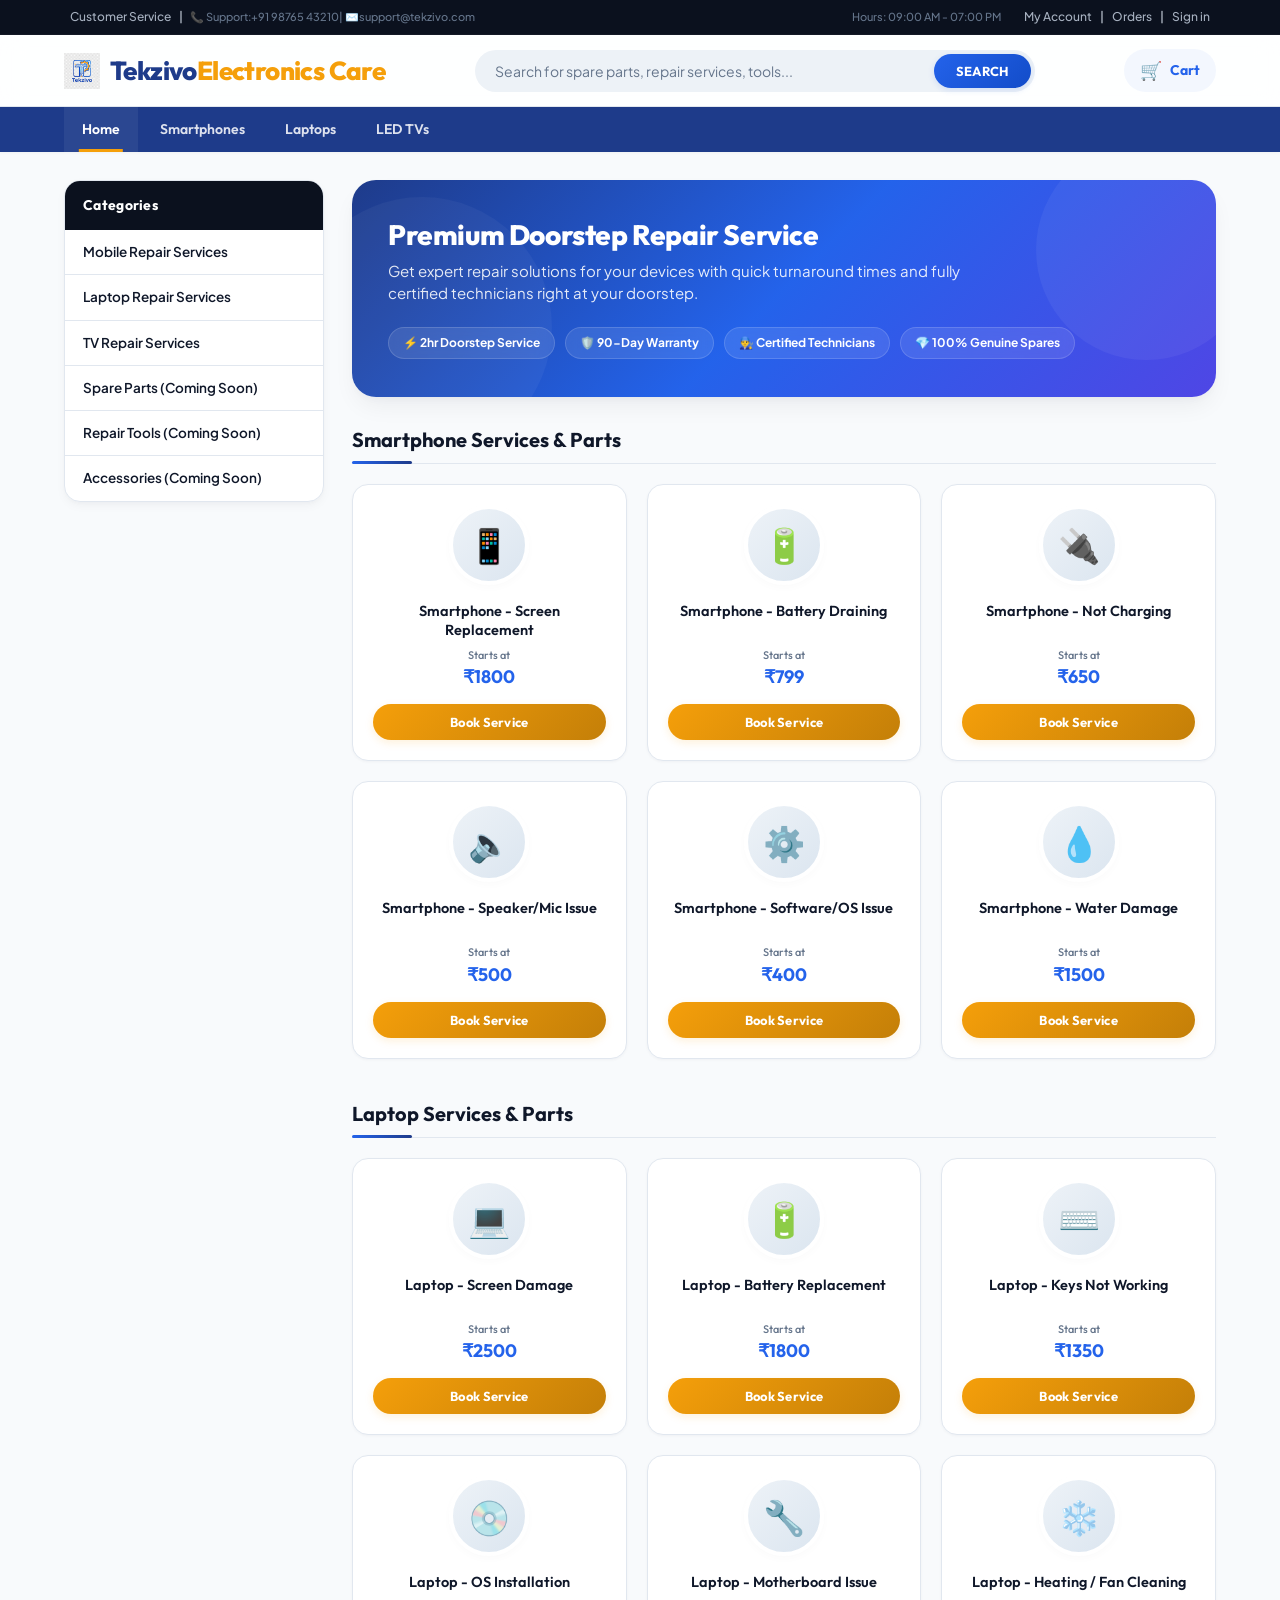
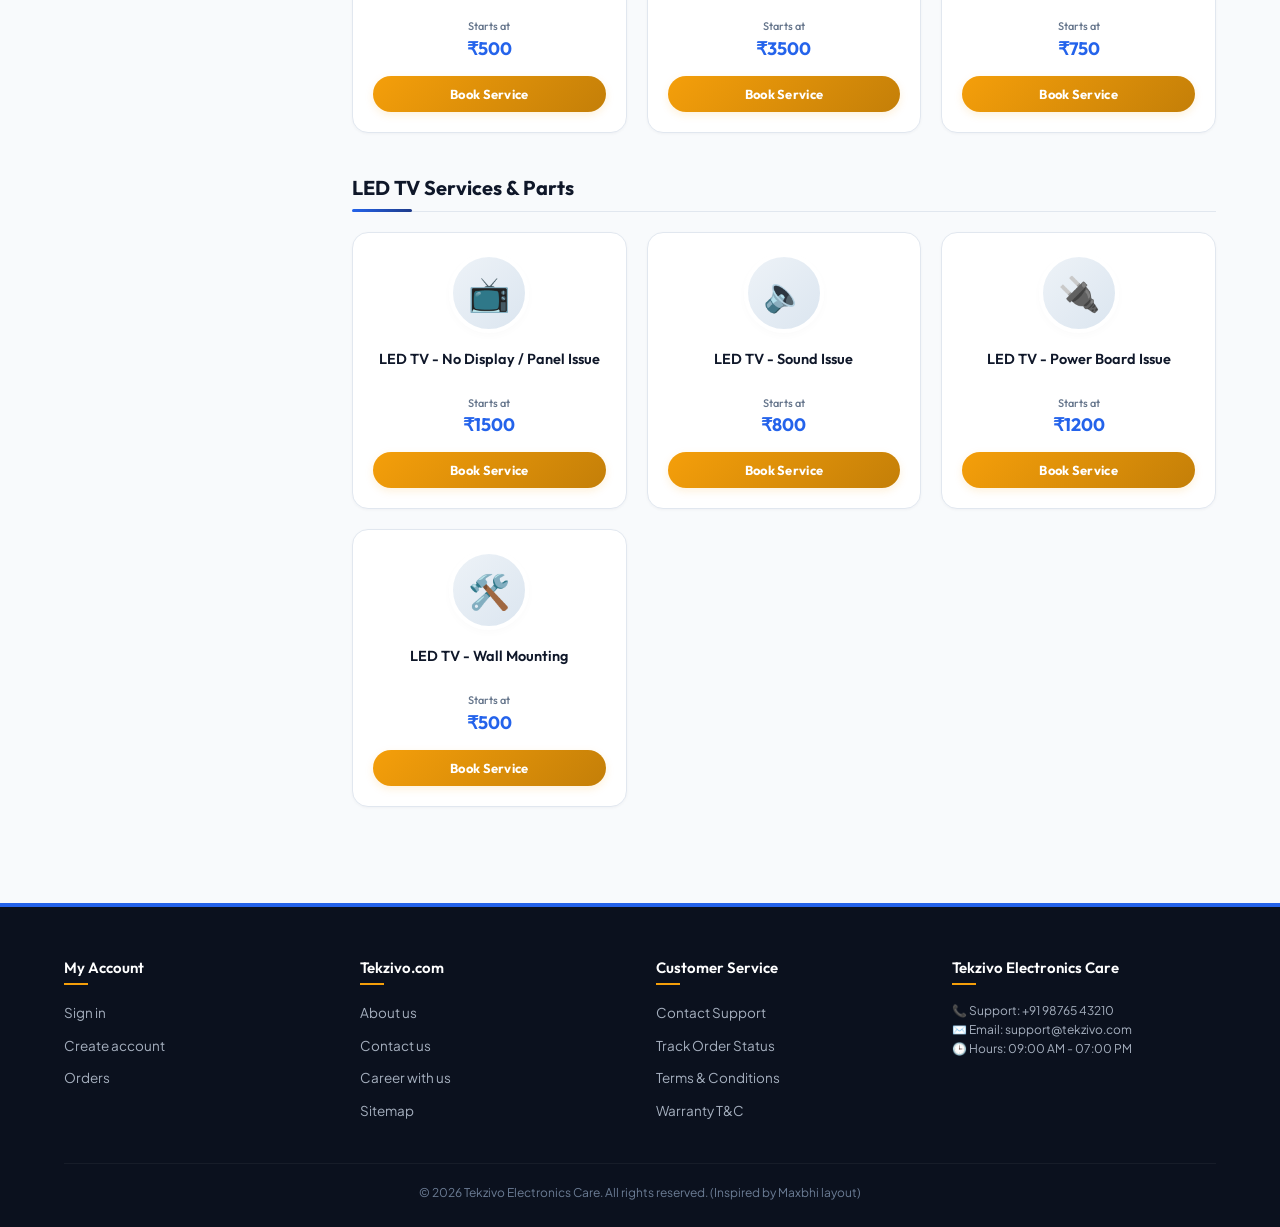
==== commit 726327b9: "Refactor code structure for improved readability and maintainability" ====
--- a/frontend/index.html
+++ b/frontend/index.html
@@ -4,6 +4,7 @@
     <meta charset="UTF-8">
     <meta name="viewport" content="width=device-width, initial-scale=1.0">
     <title>Tekzivo - Mobile Spare Parts & Repair Services</title>
+    <link rel="icon" type="image/png" href="logo.png">
     <link rel="stylesheet" href="style.css">
 </head>
 <body>
@@ -29,7 +30,7 @@
     <!-- Header -->
     <header class="header-main">
         <div class="container">
-            <a href="#" class="logo" id="logo-brand">Tek<span>zivo</span></a>
+            <a href="#" class="logo" id="logo-brand"><img src="logo.png" alt="Tekzivo Logo" class="logo-img">Tek<span>zivo</span></a>
             
             <div class="search-bar">
                 <input type="text" placeholder="Search for spare parts, repair services, tools..." id="search-input" onkeydown="if(event.key === 'Enter') searchProducts()">
@@ -388,11 +389,13 @@
             const logoBrand = document.getElementById('logo-brand');
             if (logoBrand && activeSettings.business_name) {
                 const parts = activeSettings.business_name.split(' ');
+                let brandHTML = '';
                 if (parts.length > 1) {
-                    logoBrand.innerHTML = `${parts[0]}<span>${parts.slice(1).join(' ')}</span>`;
+                    brandHTML = `${parts[0]}<span>${parts.slice(1).join(' ')}</span>`;
                 } else {
-                    logoBrand.innerHTML = `${activeSettings.business_name}`;
-                }
+                    brandHTML = `${activeSettings.business_name}`;
+                }
+                logoBrand.innerHTML = `<img src="logo.png" alt="Tekzivo Logo" class="logo-img">${brandHTML}`;
             }
 
             // Update top bar contact elements
--- a/frontend/style.css
+++ b/frontend/style.css
@@ -132,6 +132,16 @@
   display: flex;
   align-items: center;
 }
+.logo-img {
+  height: 36px;
+  width: auto;
+  margin-right: 10px;
+  object-fit: contain;
+  transition: var(--transition);
+}
+.logo:hover .logo-img {
+  transform: scale(1.08) rotate(-4deg);
+}
 .logo span {
   color: var(--secondary);
 }
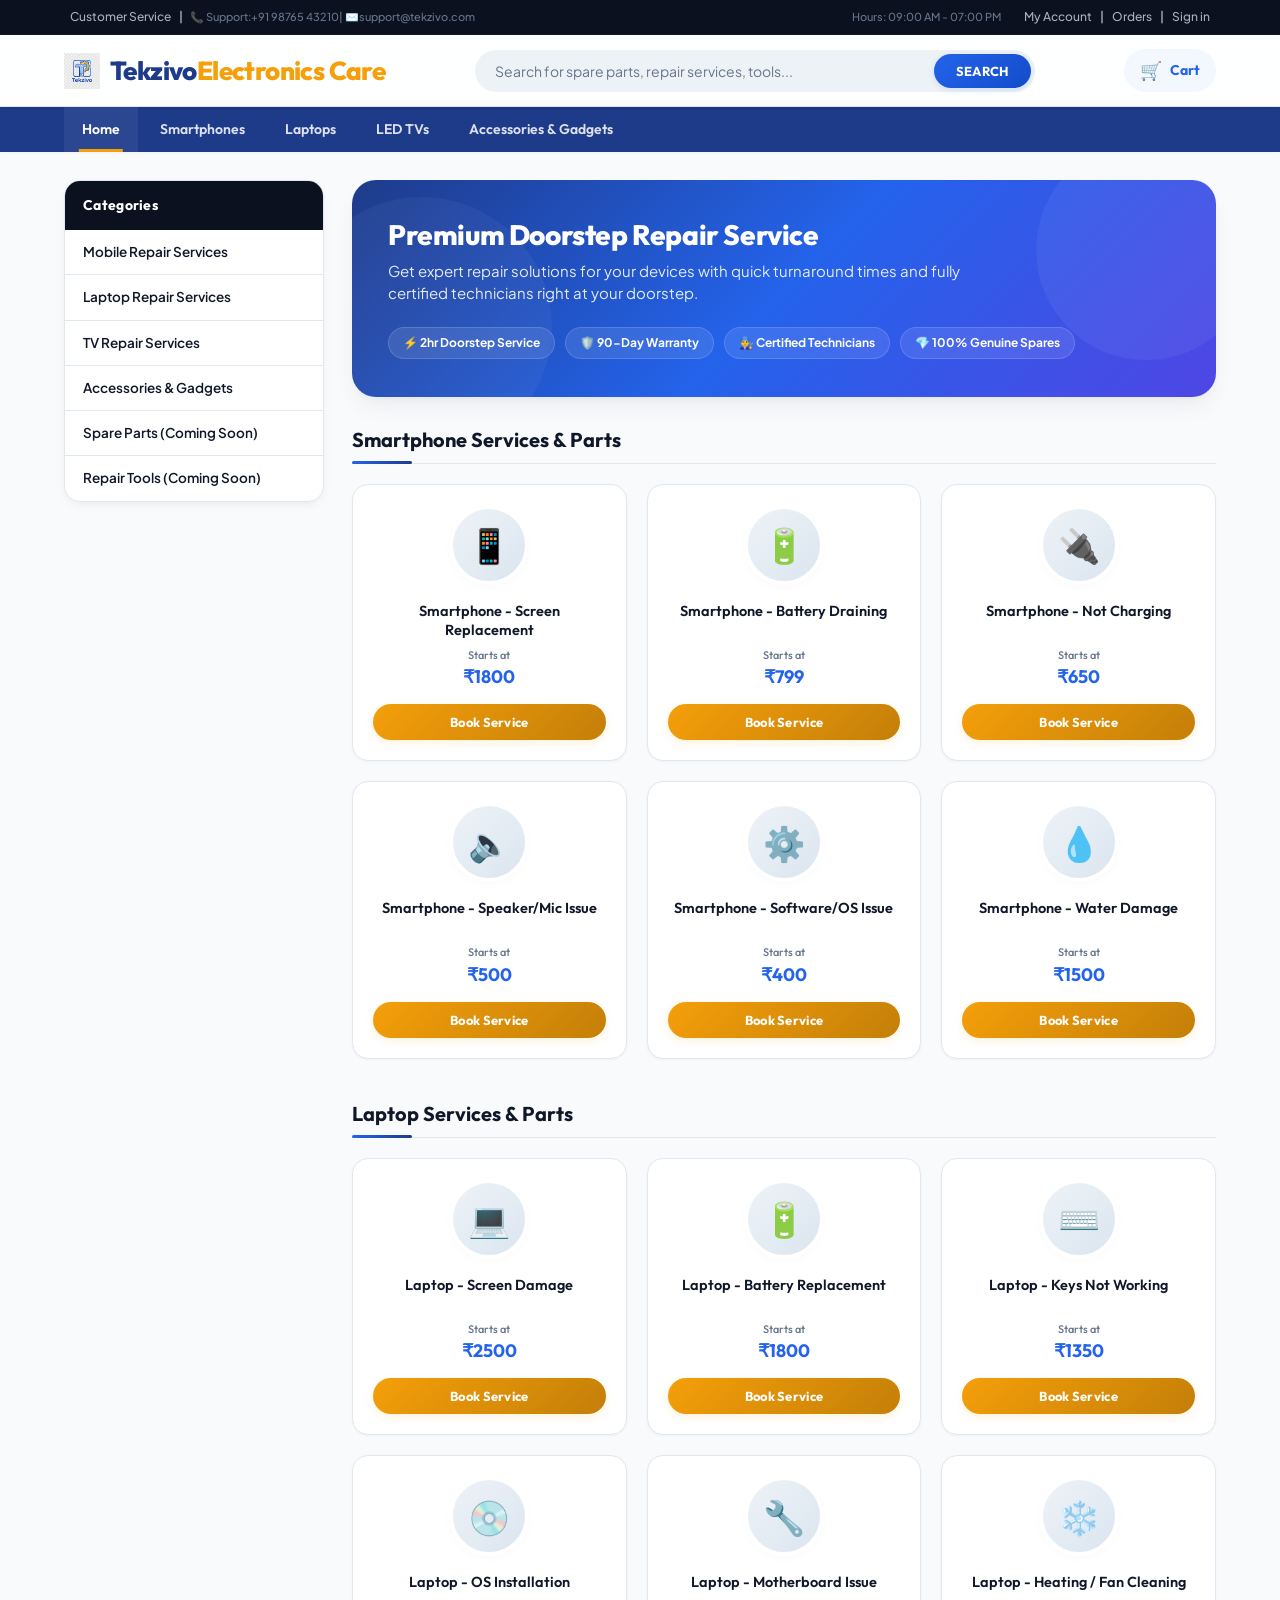
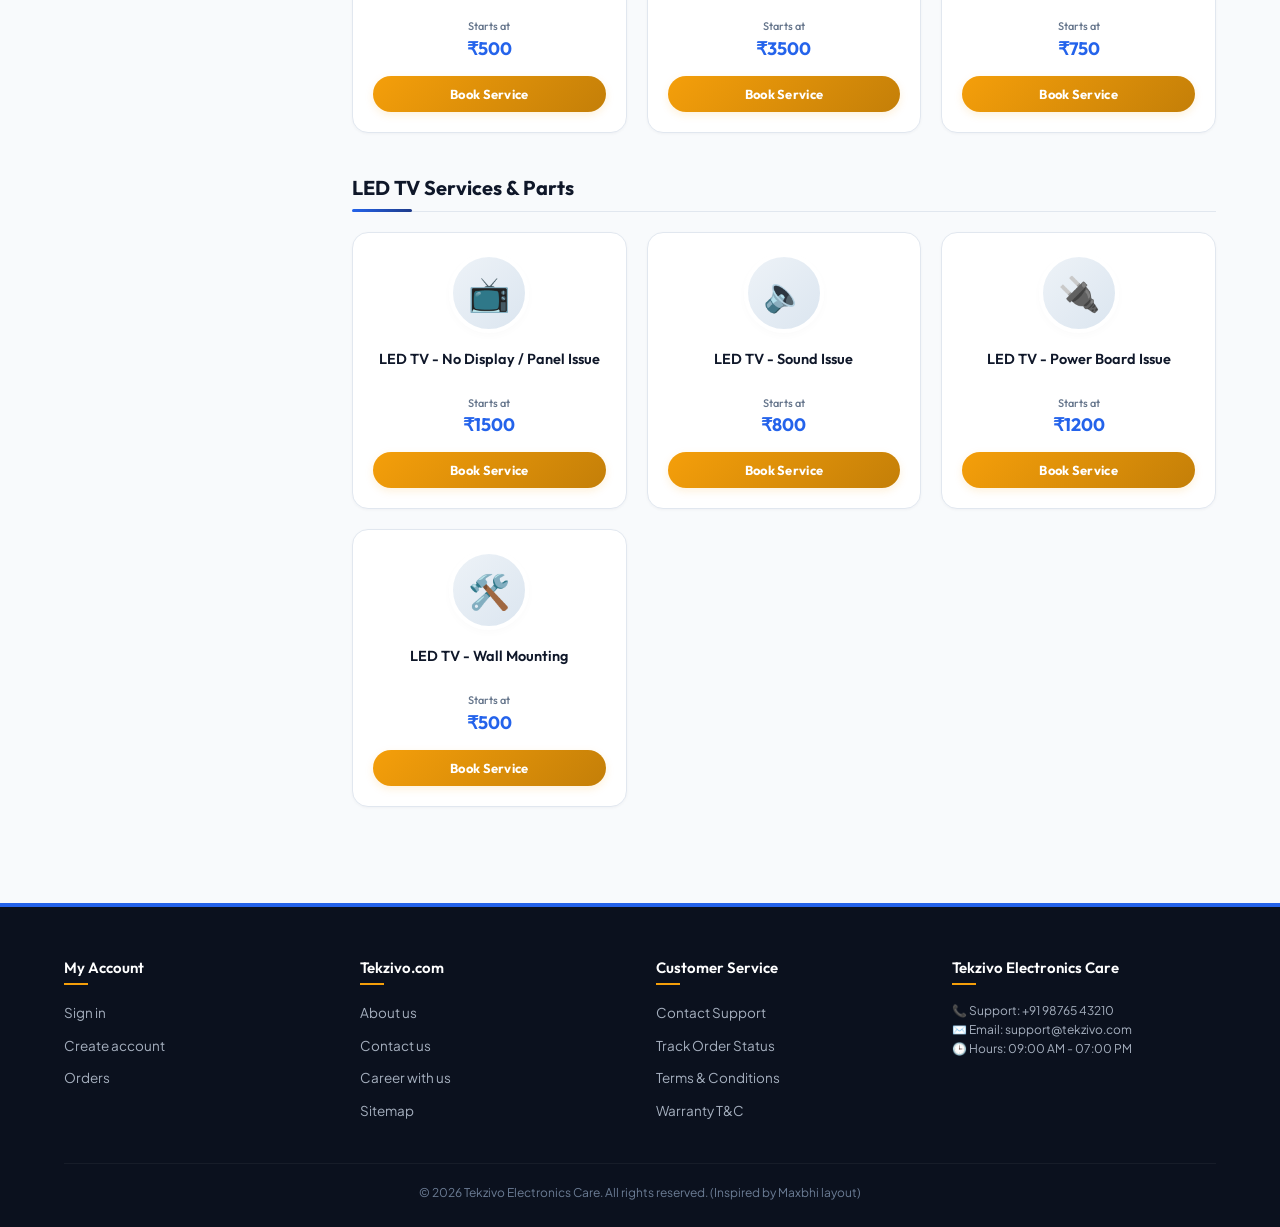
==== commit 3cdcffd0: "feat: add Accessories & Gadgets management functionality and UI updates" ====
--- a/frontend/index.html
+++ b/frontend/index.html
@@ -54,6 +54,7 @@
                 <li><a href="#" onclick="showCategory('Smartphone', this)">Smartphones</a></li>
                 <li><a href="#" onclick="showCategory('Laptop', this)">Laptops</a></li>
                 <li><a href="#" onclick="showCategory('LED TV', this)">LED TVs</a></li>
+                <li><a href="#" onclick="showCategory('Accessories & Gadgets', this)">Accessories & Gadgets</a></li>
             </ul>
         </div>
     </nav>
@@ -64,6 +65,7 @@
         <div class="category-chip" onclick="showCategory('Smartphone', this)">📱 Smartphones</div>
         <div class="category-chip" onclick="showCategory('Laptop', this)">💻 Laptops</div>
         <div class="category-chip" onclick="showCategory('LED TV', this)">📺 LED TVs</div>
+        <div class="category-chip" onclick="showCategory('Accessories & Gadgets', this)">🎧 Accessories & Gadgets</div>
     </div>
 
     <!-- Layout Wrapper -->
@@ -77,9 +79,9 @@
                     <li><a href="#" onclick="showCategory('Smartphone', this)">Mobile Repair Services</a></li>
                     <li><a href="#" onclick="showCategory('Laptop', this)">Laptop Repair Services</a></li>
                     <li><a href="#" onclick="showCategory('LED TV', this)">TV Repair Services</a></li>
+                    <li><a href="#" onclick="showCategory('Accessories & Gadgets', this)">Accessories & Gadgets</a></li>
                     <li><a href="#">Spare Parts (Coming Soon)</a></li>
                     <li><a href="#">Repair Tools (Coming Soon)</a></li>
-                    <li><a href="#">Accessories (Coming Soon)</a></li>
                 </ul>
             </div>
             
@@ -165,7 +167,8 @@
                         <span id="chk-service-name">Service</span>
                         <span id="chk-device-name">Device</span>
                     </div>
-                    <div class="checkout-summary-total">
+                    <!-- Estimated Total hidden as requested -->
+                    <div class="checkout-summary-total" style="display: none;">
                         <span>Estimated Total:</span>
                         <span id="chk-price">₹0</span>
                     </div>
@@ -211,16 +214,7 @@
                     </div>
                 </div>
 
-                <div class="form-group">
-                    <label>Time Slot *</label>
-                    <select class="form-control" id="f-timeslot">
-                        <option value="">Select a time slot</option>
-                        <option value="10 AM - 12 PM">10 AM - 12 PM</option>
-                        <option value="12 PM - 2 PM">12 PM - 2 PM</option>
-                        <option value="2 PM - 4 PM">2 PM - 4 PM</option>
-                        <option value="4 PM - 6 PM">4 PM - 6 PM</option>
-                    </select>
-                </div>
+                <!-- Time Slot removed as requested -->
 
                 <div class="form-group">
                     <label>Full Address *</label>
@@ -308,6 +302,8 @@
 
         function getServiceIcon(deviceType, serviceName) {
             const name = serviceName.toLowerCase();
+            if (name.includes('headset') || name.includes('headphone') || name.includes('earphone')) return '🎧';
+            if (name.includes('power bank') || name.includes('powerbank') || name.includes('charger')) return '⚡';
             if (name.includes('screen')) return deviceType === 'Laptop' ? '💻' : '📱';
             if (name.includes('battery')) return '🔋';
             if (name.includes('charge') || name.includes('charging') || name.includes('port') || name.includes('power')) return '🔌';
@@ -485,8 +481,8 @@
             const container = document.getElementById('product-sections');
             container.innerHTML = '';
 
-            // Enforce strict category order: Smartphone, Laptop, LED TV
-            const orderedDeviceTypes = ['Smartphone', 'Laptop', 'LED TV'];
+            // Enforce strict category order: Smartphone, Laptop, LED TV, Accessories & Gadgets
+            const orderedDeviceTypes = ['Smartphone', 'Laptop', 'LED TV', 'Accessories & Gadgets'];
             for (const key of Object.keys(DEVICE_ISSUES)) {
                 if (!orderedDeviceTypes.includes(key)) {
                     orderedDeviceTypes.push(key);
@@ -546,6 +542,7 @@
                         else if (category === 'Smartphone' && (chipText.includes('smart') || chipText.includes('phone') || chipText.includes('mobile'))) chip.classList.add('active');
                         else if (category === 'Laptop' && chipText.includes('lap')) chip.classList.add('active');
                         else if (category === 'LED TV' && (chipText.includes('led') || chipText.includes('tv'))) chip.classList.add('active');
+                        else if (category === 'Accessories & Gadgets' && (chipText.includes('accessories') || chipText.includes('gadget') || chipText.includes('accessory'))) chip.classList.add('active');
                     });
                 }
                 
@@ -556,6 +553,7 @@
                     else if (category === 'Smartphone' && (txt.includes('smartphone') || txt.includes('mobile'))) el.classList.add('active');
                     else if (category === 'Laptop' && txt.includes('laptop')) el.classList.add('active');
                     else if (category === 'LED TV' && (txt.includes('led') || txt.includes('tv'))) el.classList.add('active');
+                    else if (category === 'Accessories & Gadgets' && (txt.includes('accessories') || txt.includes('gadget'))) el.classList.add('active');
                 });
             } else {
                 // Try matching based on category text
@@ -568,6 +566,8 @@
                     } else if (category === 'Laptop' && (txt.includes('laptop') || txt.includes('lap'))) {
                         el.classList.add('active');
                     } else if (category === 'LED TV' && (txt.includes('led') || txt.includes('tv'))) {
+                        el.classList.add('active');
+                    } else if (category === 'Accessories & Gadgets' && (txt.includes('accessories') || txt.includes('gadget') || txt.includes('accessory'))) {
                         el.classList.add('active');
                     }
                 });
@@ -786,7 +786,6 @@
                 document.getElementById('f-phone').value = '';
                 document.getElementById('f-pincode').value = '';
                 document.getElementById('f-date').value = '';
-                document.getElementById('f-timeslot').value = '';
                 document.getElementById('f-address').value = '';
                 document.getElementById('f-description').value = '';
                 document.getElementById('f-upload').value = '';
@@ -847,10 +846,9 @@
             const phone = document.getElementById('f-phone').value;
             const pincode = document.getElementById('f-pincode').value;
             const date = document.getElementById('f-date').value;
-            const time_slot = document.getElementById('f-timeslot').value;
             const address = document.getElementById('f-address').value;
 
-            if (!brandName || !modelName || !name || !phone || !pincode || !date || !time_slot || !address) {
+            if (!brandName || !modelName || !name || !phone || !pincode || !date || !address) {
                 showToast('❌ Please fill all required fields');
                 return;
             }
@@ -925,7 +923,7 @@
                 issue_description: `Brand: ${brandName}, Model: ${modelName}${customDescription ? '\n\nDescription:\n' + customDescription : ''}`,
                 image_path: image_path,
                 preferred_date: date,
-                time_slot: time_slot,
+                time_slot: 'Anytime',
                 estimated_price: checkoutData.price
             };
 
--- a/frontend/style.css
+++ b/frontend/style.css
@@ -1114,6 +1114,7 @@
   
   .checkout-summary-total {
     font-size: 16px;
+  }
 }
 
 /* File Upload Component */
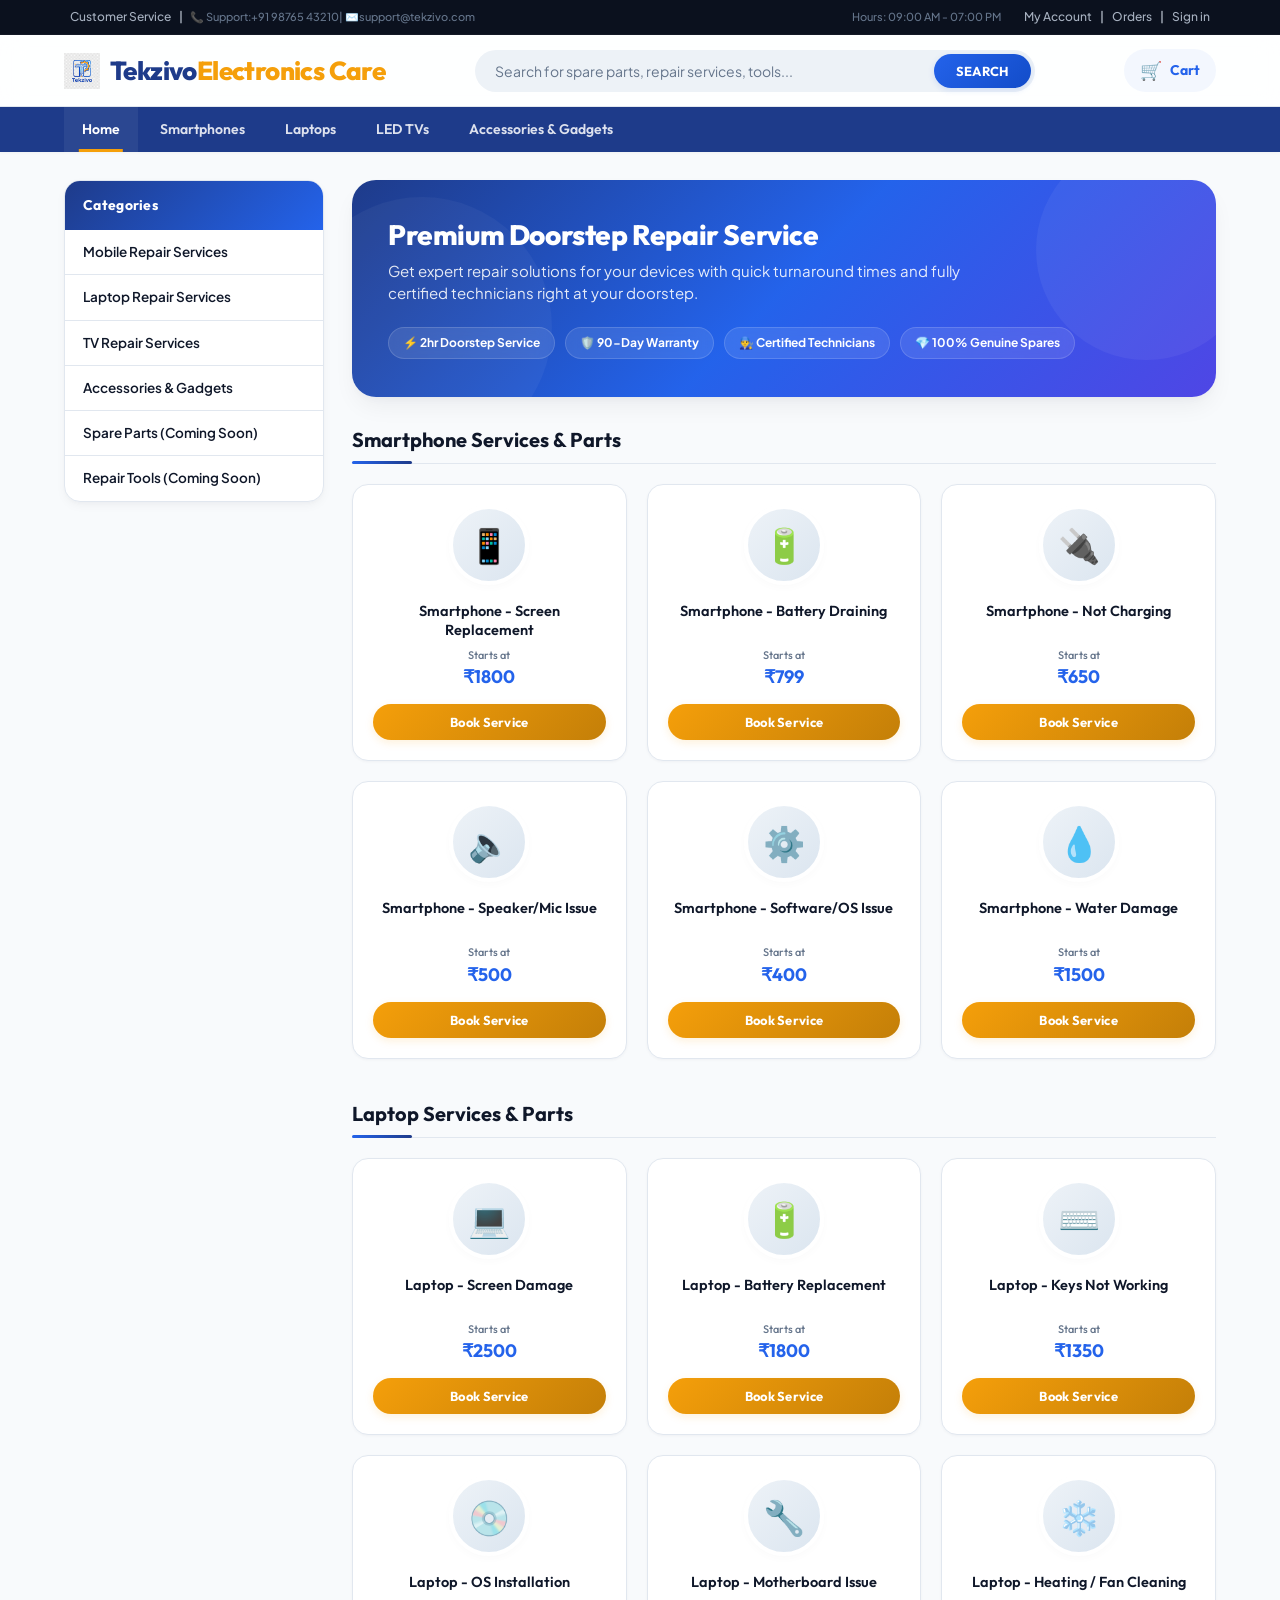
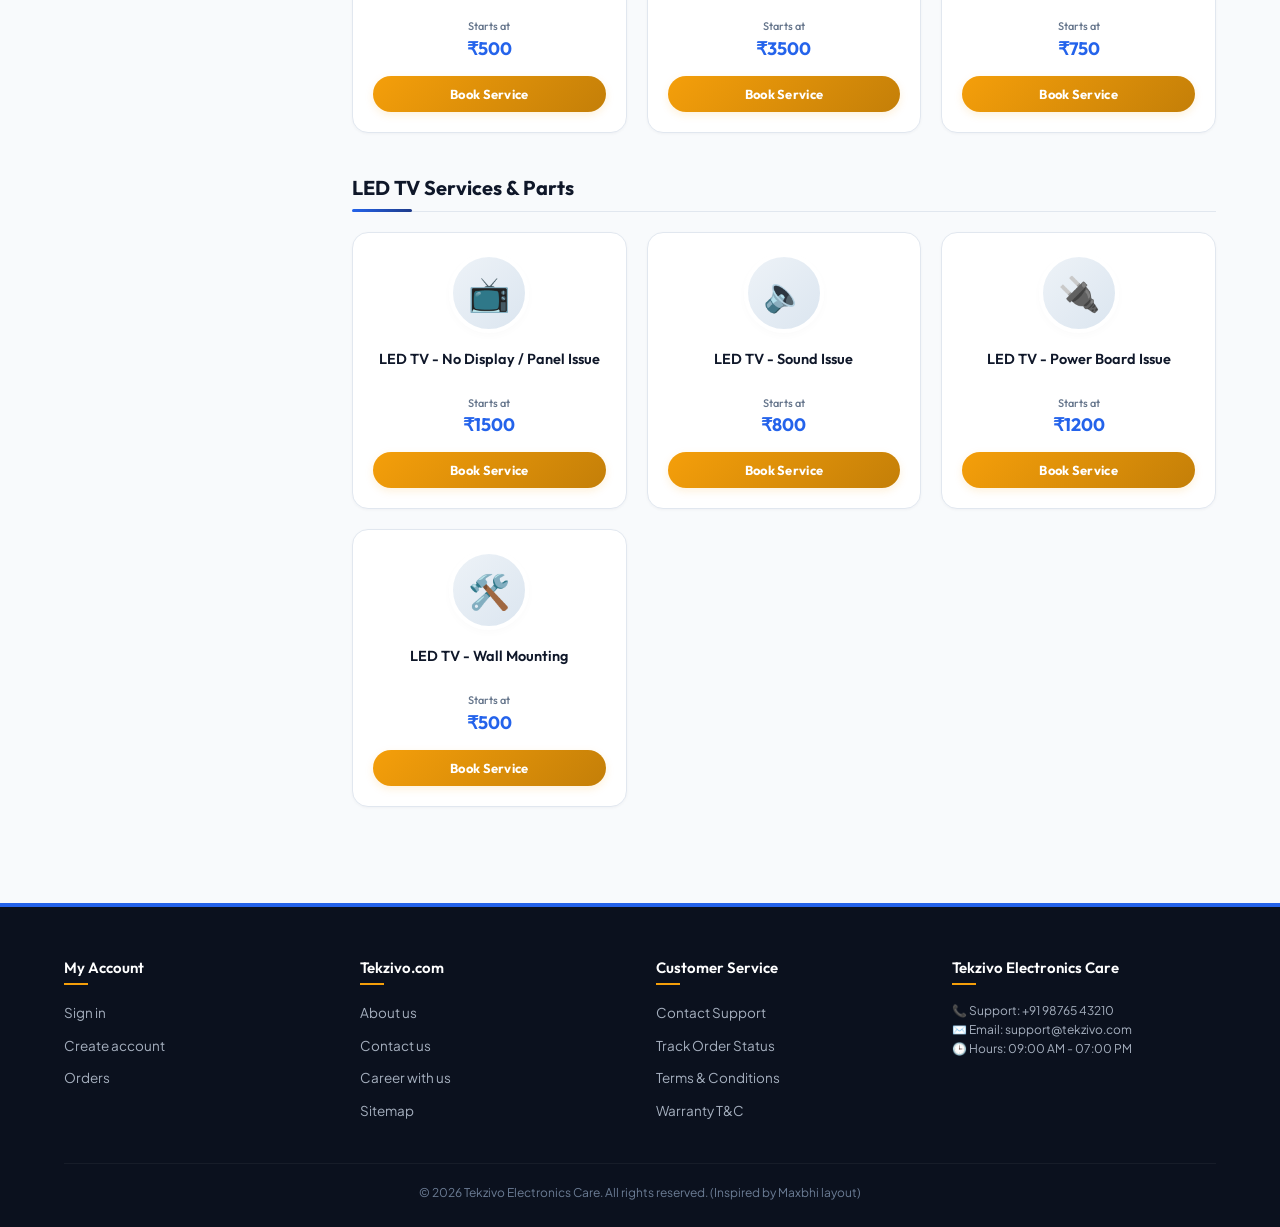
==== commit 8f5226d8: "feat: enhance bookings management with service and product sections, update UI and functionality" ====
--- a/frontend/index.html
+++ b/frontend/index.html
@@ -6,8 +6,90 @@
     <title>Tekzivo - Mobile Spare Parts & Repair Services</title>
     <link rel="icon" type="image/png" href="logo.png">
     <link rel="stylesheet" href="style.css">
+    <style>
+        /* Preloader Styles */
+        .preloader-container {
+            position: fixed;
+            top: 0;
+            left: 0;
+            width: 100%;
+            height: 100%;
+            background-color: hsl(222, 47%, 8%);
+            display: flex;
+            justify-content: center;
+            align-items: center;
+            z-index: 999999;
+            opacity: 1;
+            transition: opacity 0.5s ease, visibility 0.5s ease;
+        }
+        .preloader-content {
+            text-align: center;
+            display: flex;
+            flex-direction: column;
+            align-items: center;
+        }
+        .preloader-logo {
+            font-family: 'Outfit', sans-serif;
+            font-size: 2.6rem;
+            font-weight: 800;
+            color: #ffffff;
+            margin-bottom: 24px;
+            letter-spacing: -0.03em;
+            animation: pulseLogo 2s infinite ease-in-out;
+        }
+        .preloader-logo span {
+            color: hsl(38, 92%, 50%);
+        }
+        .preloader-spinner-wrap {
+            position: relative;
+            width: 56px;
+            height: 56px;
+            margin-bottom: 20px;
+        }
+        .preloader-spinner {
+            box-sizing: border-box;
+            width: 100%;
+            height: 100%;
+            border: 3px solid rgba(255, 255, 255, 0.05);
+            border-radius: 50%;
+            border-top-color: hsl(221, 83%, 53%);
+            border-right-color: hsl(38, 92%, 50%);
+            animation: spinnerRotate 0.9s linear infinite;
+        }
+        .preloader-text {
+            font-family: 'Plus Jakarta Sans', sans-serif;
+            font-size: 0.9rem;
+            color: hsl(215, 20%, 70%);
+            font-weight: 500;
+            letter-spacing: 0.02em;
+        }
+        @keyframes spinnerRotate {
+            to { transform: rotate(360deg); }
+        }
+        @keyframes pulseLogo {
+            0%, 100% { transform: scale(0.98); opacity: 0.9; }
+            50% { transform: scale(1.02); opacity: 1; }
+        }
+        .preloader-hidden {
+            opacity: 0;
+            visibility: hidden;
+            pointer-events: none;
+        }
+    </style>
 </head>
 <body>
+    <!-- Preloader -->
+    <div id="app-preloader" class="preloader-container">
+        <div class="preloader-content">
+            <div class="preloader-logo">
+                Tek<span>zivo</span>
+            </div>
+            <div class="preloader-spinner-wrap">
+                <div class="preloader-spinner"></div>
+            </div>
+            <div class="preloader-text">Loading premium repair care...</div>
+        </div>
+    </div>
 
     <!-- Top Bar -->
     <div class="top-bar">
@@ -38,9 +120,10 @@
             </div>
 
             <div class="header-actions">
-                <a href="#" class="cart-btn" onclick="showToast('Cart functionality available after booking!')">
+                <a href="#" class="cart-btn" onclick="toggleCartDrawer(); event.preventDefault();">
                     <span class="cart-icon">🛒</span>
                     <span>Cart</span>
+                    <span class="cart-badge" id="cart-badge" style="display: none;">0</span>
                 </a>
             </div>
         </div>
@@ -151,12 +234,93 @@
         </div>
     </footer>
 
+    <!-- Product Detail Modal -->
+    <div class="modal-overlay" id="product-detail-modal" onclick="if(event.target === this) closeProductDetailModal()">
+        <div class="modal-content" style="max-width: 680px;">
+            <div class="modal-header">
+                <h3 id="detail-modal-title">Product Details</h3>
+                <button class="close-modal" onclick="closeProductDetailModal()">×</button>
+            </div>
+            <div class="modal-body">
+                <div class="product-detail-layout">
+                    <div class="product-detail-image-sec">
+                        <div class="slideshow-container">
+                            <div class="slideshow-main-img-wrap">
+                                <img id="detail-product-img" src="" alt="Product Image">
+                            </div>
+                            <div class="slideshow-thumbnails" id="detail-product-thumbnails">
+                                <!-- Thumbnails injected dynamically -->
+                            </div>
+                        </div>
+                    </div>
+                    <div class="product-detail-info-sec">
+                        <div style="display: flex; justify-content: space-between; align-items: center; margin-bottom: 6px;">
+                            <span class="detail-badge" id="detail-product-badge">Accessories & Gadgets</span>
+                            <span id="detail-brand-name" style="font-size: 11px; font-weight: 700; text-transform: uppercase; color: var(--text-muted); letter-spacing: 0.8px;"></span>
+                        </div>
+                        <h2 class="detail-title" id="detail-product-title">Product Name</h2>
+                        
+                        <!-- Star rating for accessories -->
+                        <div id="detail-rating-container" class="acc-rating" style="display: none; margin-bottom: 12px;">
+                            <span class="stars">★★★★☆</span>
+                            <span class="rating-val" style="margin-left: 4px;">4.5 (Verified Reviews)</span>
+                        </div>
+
+                        <div class="detail-price-box">
+                            <span class="detail-price" id="detail-product-price">₹0</span>
+                            <span class="detail-mrp" id="detail-product-mrp">₹0</span>
+                            <span class="detail-discount" id="detail-product-discount">0% OFF</span>
+                        </div>
+
+                        <!-- Color options selection -->
+                        <div id="detail-color-section" style="display: none; margin-bottom: 14px;">
+                            <p class="detail-desc-label" style="margin-bottom: 4px;">Select Color:</p>
+                            <div class="detail-color-options" id="detail-product-colors">
+                                <!-- Color chips injected dynamically -->
+                            </div>
+                        </div>
+
+                        <!-- Qualities list -->
+                        <div id="detail-qualities-section" style="display: none; margin-bottom: 14px;">
+                            <p class="detail-desc-label" style="margin-bottom: 4px;">Product Highlights:</p>
+                            <ul class="detail-qualities-list" id="detail-product-qualities">
+                                <!-- Qualities list items injected dynamically -->
+                            </ul>
+                        </div>
+
+                        <!-- Quantity selection for accessories -->
+                        <div id="detail-qty-section" style="display: none; margin-bottom: 14px;">
+                            <p class="detail-desc-label" style="margin-bottom: 4px;">Quantity:</p>
+                            <div style="display: flex; align-items: center; gap: 8px;">
+                                <button type="button" class="btn-qty" onclick="adjustDetailQty(-1)" style="padding:4px 10px; border:1px solid var(--border-color); background:var(--white); border-radius:4px; font-weight:bold; cursor:pointer;">-</button>
+                                <span id="detail-qty-val" style="font-weight:600; font-size:15px; min-width:20px; text-align:center;">1</span>
+                                <button type="button" class="btn-qty" onclick="adjustDetailQty(1)" style="padding:4px 10px; border:1px solid var(--border-color); background:var(--white); border-radius:4px; font-weight:bold; cursor:pointer;">+</button>
+                            </div>
+                        </div>
+
+                        <p class="detail-desc-label">Product Description</p>
+                        <p class="detail-desc" id="detail-product-desc">No description available.</p>
+                        <div class="detail-features">
+                            <div class="detail-feat-item">📦 <span>Brand New & Sealed</span></div>
+                            <div class="detail-feat-item">⚡ <span>Super Fast Shipping</span></div>
+                            <div class="detail-feat-item">🛡️ <span>100% Genuine Product</span></div>
+                        </div>
+                        <div style="display: flex; gap: 10px; margin-top: 15px;" id="detail-actions-row">
+                            <button class="btn-submit-secondary" id="detail-cart-btn" onclick="addAccessoryToCartFromDetail()" style="flex: 1; display: none; margin-top: 0;">Add to Cart</button>
+                            <button class="btn-submit" id="detail-action-btn" onclick="buyFromDetail()" style="flex: 1; margin-top: 0;">Buy Now</button>
+                        </div>
+                    </div>
+                </div>
+            </div>
+        </div>
+    </div>
+
     <!-- Checkout Modal -->
     <div class="modal-overlay" id="checkout-modal" onclick="if(event.target === this) closeModal()">
         <div class="modal-content">
             <div class="modal-handle"></div>
             <div class="modal-header">
-                <h3>Book Service / Checkout</h3>
+                <h3 id="chk-modal-title">Book Service / Checkout</h3>
                 <button class="close-modal" onclick="closeModal()">×</button>
             </div>
             
@@ -198,7 +362,8 @@
                     </div>
                     <div class="form-group">
                         <label>Phone Number *</label>
-                        <input type="tel" class="form-control" id="f-phone" placeholder="9876543210">
+                        <input type="tel" class="form-control" id="f-phone" placeholder="9876543210" maxlength="10" oninput="this.value = this.value.replace(/[^0-9]/g, ''); validatePhoneNumber(this.value)">
+                        <div id="phone-msg" style="font-size: 11px; margin-top: 4px;"></div>
                     </div>
                 </div>
 
@@ -249,8 +414,8 @@
             <!-- Success Content -->
             <div class="modal-body success-msg" id="modal-success-content" style="display: none;">
                 <div class="success-icon">✓</div>
-                <h2 style="margin-bottom: 12px; font-family: var(--font-title); font-weight: 700;">Booking Confirmed!</h2>
-                <p style="color: var(--text-muted); margin-bottom: 15px;">Our certified technician will arrive as scheduled.</p>
+                <h2 id="success-msg-title" style="margin-bottom: 12px; font-family: var(--font-title); font-weight: 700;">Booking Confirmed!</h2>
+                <p id="success-msg-desc" style="color: var(--text-muted); margin-bottom: 15px;">Our certified technician will arrive as scheduled.</p>
                 <div class="ref-code-container">
                     <div class="ref-code" id="success-ref">TKZ-00000</div>
                     <button class="btn-copy" onclick="copyRefCode()" title="Copy Reference Code">📋</button>
@@ -262,15 +427,72 @@
         </div>
     </div>
 
+    <!-- Shopping Cart Drawer -->
+    <div class="cart-drawer-overlay" id="cart-drawer-overlay" onclick="if(event.target === this) toggleCartDrawer()">
+        <div class="cart-drawer" id="cart-drawer">
+            <div class="cart-drawer-header">
+                <h3>Shopping Cart</h3>
+                <button class="close-cart-btn" onclick="toggleCartDrawer()">×</button>
+            </div>
+            <div class="cart-drawer-body" id="cart-items-container">
+                <!-- Cart items dynamically injected -->
+            </div>
+            <div class="cart-drawer-footer">
+                <div class="cart-summary-row">
+                    <span>Subtotal</span>
+                    <span id="cart-subtotal">₹0</span>
+                </div>
+                <div class="cart-summary-row">
+                    <span>Shipping</span>
+                    <span style="color: var(--success); font-weight: 600;">FREE</span>
+                </div>
+                <hr style="border: 0; border-top: 1px solid var(--border-color); margin: 12px 0;">
+                <div class="cart-summary-row" style="font-size: 17px; font-weight: 800; color: var(--text-main);">
+                    <span>Total</span>
+                    <span id="cart-total">₹0</span>
+                </div>
+                <button class="btn-checkout" id="btn-cart-checkout" onclick="proceedToCartCheckout()">PROCEED TO CHECKOUT</button>
+            </div>
+        </div>
+    </div>
+
     <script>
         const getApiBase = () => {
             const saved = localStorage.getItem('TEKZIVO_API_BASE');
             if (saved) return saved;
-            return window.location.hostname === 'localhost' || window.location.hostname === '127.0.0.1'
-                ? 'http://localhost:5000/api'
-                : 'https://karthikeyankasi.pythonanywhere.com/api';
+
+            const hostname = window.location.hostname;
+
+            // 1. Same-origin mode (e.g., hosted together on PythonAnywhere)
+            if (hostname.endsWith('pythonanywhere.com')) {
+                return `${window.location.origin}/api`;
+            }
+
+            // 2. Localhost or Local Network IP
+            if (hostname === 'localhost' || hostname === '127.0.0.1' || hostname.startsWith('192.168.') || hostname.startsWith('10.') || hostname.startsWith('172.')) {
+                return `http://${hostname}:5000/api`;
+            }
+
+            // 3. Separate Frontend Hosting (e.g. Netlify) -> Backend on PythonAnywhere
+            return 'https://karthikeyankasi.pythonanywhere.com/api';
         };
         const API_BASE = getApiBase();
+
+        const getMediaUrl = (path) => {
+            if (!path) return '';
+            if (path.startsWith('http://') || path.startsWith('https://')) return path;
+            const normalized = path.startsWith('/') ? path : '/' + path;
+            const backendBase = API_BASE.endsWith('/api') ? API_BASE.slice(0, -4) : API_BASE;
+            return `${backendBase}${normalized}`;
+        };
+
+        const hidePreloader = () => {
+            const preloader = document.getElementById('app-preloader');
+            if (preloader) {
+                preloader.classList.add('preloader-hidden');
+                setTimeout(() => preloader.remove(), 500);
+            }
+        };
         
         const DEVICE_ISSUES = {
             'Smartphone': {
@@ -339,10 +561,15 @@
                         if (!newIssues[s.device_type]) {
                             newIssues[s.device_type] = {};
                         }
+                        const mainImg = s.image_path ? s.image_path.split(',')[0] : '';
                         newIssues[s.device_type][s.name] = {
                             price: s.base_price,
-                            icon: getServiceIcon(s.device_type, s.name),
-                            id: s.id
+                            icon: mainImg ? `<img src="${getMediaUrl(mainImg)}" alt="${s.name}" class="service-img">` : getServiceIcon(s.device_type, s.name),
+                            id: s.id,
+                            image_path: s.image_path || '',
+                            brand_name: s.brand_name || '',
+                            color_options: s.color_options || '',
+                            qualities: s.qualities || ''
                         };
                     });
                     for (const key in DEVICE_ISSUES) {
@@ -424,49 +651,60 @@
         // Load data on start
         (async function() {
             try {
-                const res = await fetch(`${API_BASE}/bootstrap`).then(r => r.json());
-                if (res && res.success && res.data) {
-                    const data = res.data;
-                    
-                    // 1. Apply Settings
-                    if (data.settings) {
-                        activeSettings = data.settings;
-                        applySettingsToUI();
+                try {
+                    const res = await fetch(`${API_BASE}/bootstrap`).then(r => r.json());
+                    if (res && res.success && res.data) {
+                        const data = res.data;
+                        
+                        // 1. Apply Settings
+                        if (data.settings) {
+                            activeSettings = data.settings;
+                            applySettingsToUI();
+                        }
+                        
+                        // 2. Load Brands and Models
+                        allBrands = data.brands || [];
+                        allModels = data.models || [];
+                        
+                        // 3. Load Services Catalog
+                        if (data.services && data.services.length > 0) {
+                            const newIssues = {};
+                            data.services.forEach(s => {
+                                if (!newIssues[s.device_type]) {
+                                    newIssues[s.device_type] = {};
+                                }
+                                const mainImg = s.image_path ? s.image_path.split(',')[0] : '';
+                                newIssues[s.device_type][s.name] = {
+                                    price: s.base_price,
+                                    icon: mainImg ? `<img src="${getMediaUrl(mainImg)}" alt="${s.name}" class="service-img">` : getServiceIcon(s.device_type, s.name),
+                                    id: s.id,
+                                    image_path: s.image_path || '',
+                                    brand_name: s.brand_name || '',
+                                    color_options: s.color_options || '',
+                                    qualities: s.qualities || ''
+                                };
+                            });
+                            for (const key in DEVICE_ISSUES) {
+                                delete DEVICE_ISSUES[key];
+                            }
+                            Object.assign(DEVICE_ISSUES, newIssues);
+                        }
+                        renderProducts();
+                        return; // Bootstrapped successfully in one call!
                     }
-                    
-                    // 2. Load Brands and Models
-                    allBrands = data.brands || [];
-                    allModels = data.models || [];
-                    
-                    // 3. Load Services Catalog
-                    if (data.services && data.services.length > 0) {
-                        const newIssues = {};
-                        data.services.forEach(s => {
-                            if (!newIssues[s.device_type]) {
-                                newIssues[s.device_type] = {};
-                            }
-                            newIssues[s.device_type][s.name] = {
-                                price: s.base_price,
-                                icon: getServiceIcon(s.device_type, s.name),
-                                id: s.id
-                            };
-                        });
-                        for (const key in DEVICE_ISSUES) {
-                            delete DEVICE_ISSUES[key];
-                        }
-                        Object.assign(DEVICE_ISSUES, newIssues);
-                    }
-                    renderProducts();
-                    return; // Bootstrapped successfully in one call!
-                }
+                } catch (e) {
+                    console.warn("Fast bootstrap failed, falling back to legacy sequential calls...", e);
+                }
+
+                // Fallback to sequential individual API calls if bootstrap fails
+                await fetchSettings();
+                await fetchBrandsAndModels();
+                await fetchServices();
             } catch (e) {
-                console.warn("Fast bootstrap failed, falling back to legacy sequential calls...", e);
-            }
-
-            // Fallback to sequential individual API calls if bootstrap fails
-            await fetchSettings();
-            await fetchBrandsAndModels();
-            await fetchServices();
+                console.error("Initialization failed completely", e);
+            } finally {
+                hidePreloader();
+            }
         })();
 
         // State for checkout
@@ -477,6 +715,38 @@
             service_id: null
         };
 
+        function isAccessoryCategory(deviceType) {
+            return deviceType && deviceType.toLowerCase() === 'accessories & gadgets';
+        }
+
+        function renderColorDots(colorsString) {
+            if (!colorsString) return '';
+            const colors = colorsString.split(',').map(c => c.trim()).filter(Boolean);
+            return colors.map(color => {
+                let colorVal = color.toLowerCase();
+                if (colorVal.includes('matte black') || colorVal.includes('space gray') || colorVal.includes('space grey')) {
+                    colorVal = '#2c2c2c';
+                } else if (colorVal.includes('rose gold')) {
+                    colorVal = '#b76e79';
+                } else if (colorVal.includes('gold')) {
+                    colorVal = '#ffd700';
+                } else if (colorVal.includes('silver')) {
+                    colorVal = '#c0c0c0';
+                } else if (colorVal.includes('white')) {
+                    colorVal = '#ffffff';
+                } else if (colorVal.includes('black')) {
+                    colorVal = '#000000';
+                } else if (colorVal.includes('blue')) {
+                    colorVal = '#1e3a8a';
+                } else if (colorVal.includes('red')) {
+                    colorVal = '#dc2626';
+                } else if (colorVal.includes('green')) {
+                    colorVal = '#16a34a';
+                }
+                return `<span class="acc-color-dot" style="background-color: ${colorVal};" title="${color}"></span>`;
+            }).join('');
+        }
+
         function renderProducts(categoryFilter = 'All') {
             const container = document.getElementById('product-sections');
             container.innerHTML = '';
@@ -496,20 +766,54 @@
 
                 const section = document.createElement('div');
                 section.className = 'category-section';
-                section.innerHTML = `<h3 class="section-title">${deviceType} Services & Parts</h3>`;
+                section.innerHTML = `<h3 class="section-title">${isAccessoryCategory(deviceType) ? 'Accessories & Gadgets Catalog' : deviceType + ' Services & Parts'}</h3>`;
                 
                 const grid = document.createElement('div');
                 grid.className = 'product-grid';
 
                 for (const [issueName, data] of Object.entries(issues)) {
+                    const isAccessory = deviceType === 'Accessories & Gadgets';
+                    const imageSrcs = data.image_path ? data.image_path.split(',') : [];
+                    const mainImage = imageSrcs[0] || '';
+                    
                     const card = document.createElement('div');
-                    card.className = 'product-card';
-                    card.innerHTML = `
-                        <div class="product-img">${data.icon}</div>
-                        <div class="product-title">${deviceType} - ${issueName}</div>
-                        <div class="product-price">₹${data.price}</div>
-                        <button class="btn-add" onclick="openCheckout('${deviceType}', '${issueName}', ${data.price}, '${data.id || ''}')">Book Service</button>
-                    `;
+                    if (isAccessory) {
+                        card.className = 'accessory-card';
+                        const mrpPrice = Math.round((data.price * 1.35) / 10) * 10 - 1;
+                        card.innerHTML = `
+                            <div class="acc-img-wrap" onclick="openProductDetail('${deviceType}', '${issueName.replace(/'/g, "\\'")}', ${data.price}, '${data.id || ''}', '${data.image_path}', event)" title="View Product Details">
+                                ${mainImage ? `<img src="${getMediaUrl(mainImage)}" alt="${issueName}">` : `<span style="font-size:32px;">🎧</span>`}
+                            </div>
+                            <div class="acc-brand">${data.brand_name || 'GENERIC'}</div>
+                            <div class="acc-title" onclick="openProductDetail('${deviceType}', '${issueName.replace(/'/g, "\\'")}', ${data.price}, '${data.id || ''}', '${data.image_path}', event)" style="cursor:pointer;" title="View Details">${issueName}</div>
+                            <div class="acc-rating">
+                                <span class="stars">★★★★☆</span>
+                                <span class="rating-val">4.5</span>
+                            </div>
+                            <div class="acc-colors">
+                                ${renderColorDots(data.color_options)}
+                            </div>
+                            <div class="acc-price-box">
+                                <span class="acc-price">₹${data.price}</span>
+                                <span class="acc-mrp">₹${mrpPrice}</span>
+                            </div>
+                            <div class="acc-btn-group">
+                                <button class="btn-add-secondary" onclick="addToCart('${deviceType}', '${issueName.replace(/'/g, "\\'")}', ${data.price}, '${data.id || ''}', '${data.image_path || ''}', '', 1)">Add to Cart</button>
+                                <button class="btn-add" onclick="buyNowDirect('${deviceType}', '${issueName.replace(/'/g, "\\'")}', ${data.price}, '${data.id || ''}', '${data.image_path || ''}')">Buy Now</button>
+                            </div>
+                        `;
+                    } else {
+                        card.className = 'product-card';
+                        const displayIcon = mainImage ? `<img src="${getMediaUrl(mainImage)}" alt="${issueName}">` : data.icon;
+                        card.innerHTML = `
+                            <div class="product-img">
+                                ${displayIcon}
+                            </div>
+                            <div class="product-title">${deviceType} - ${issueName}</div>
+                            <div class="product-price">₹${data.price}</div>
+                            <button class="btn-add" onclick="openCheckout('${deviceType}', '${issueName.replace(/'/g, "\\'")}', ${data.price}, '${data.id || ''}')">Book Service</button>
+                        `;
+                    }
                     grid.appendChild(card);
                 }
 
@@ -589,14 +893,48 @@
                 for (const [issueName, data] of Object.entries(issues)) {
                     if (deviceType.toLowerCase().includes(query) || issueName.toLowerCase().includes(query)) {
                         found = true;
+                        const isAccessory = deviceType === 'Accessories & Gadgets';
+                        const imageSrcs = data.image_path ? data.image_path.split(',') : [];
+                        const mainImage = imageSrcs[0] || '';
+                        
                         const card = document.createElement('div');
-                        card.className = 'product-card';
-                        card.innerHTML = `
-                            <div class="product-img">${data.icon}</div>
-                            <div class="product-title">${deviceType} - ${issueName}</div>
-                            <div class="product-price">₹${data.price}</div>
-                            <button class="btn-add" onclick="openCheckout('${deviceType}', '${issueName}', ${data.price}, '${data.id || ''}')">Book Service</button>
-                        `;
+                        if (isAccessory) {
+                            card.className = 'accessory-card';
+                            const mrpPrice = Math.round((data.price * 1.35) / 10) * 10 - 1;
+                            card.innerHTML = `
+                                <div class="acc-img-wrap" onclick="openProductDetail('${deviceType}', '${issueName.replace(/'/g, "\\'")}', ${data.price}, '${data.id || ''}', '${data.image_path}', event)" title="View Product Details">
+                                    ${mainImage ? `<img src="${getMediaUrl(mainImage)}" alt="${issueName}">` : `<span style="font-size:32px;">🎧</span>`}
+                                </div>
+                                <div class="acc-brand">${data.brand_name || 'GENERIC'}</div>
+                                <div class="acc-title" onclick="openProductDetail('${deviceType}', '${issueName.replace(/'/g, "\\'")}', ${data.price}, '${data.id || ''}', '${data.image_path}', event)" style="cursor:pointer;" title="View Details">${issueName}</div>
+                                <div class="acc-rating">
+                                    <span class="stars">★★★★☆</span>
+                                    <span class="rating-val">4.5</span>
+                                </div>
+                                <div class="acc-colors">
+                                    ${renderColorDots(data.color_options)}
+                                </div>
+                                <div class="acc-price-box">
+                                    <span class="acc-price">₹${data.price}</span>
+                                    <span class="acc-mrp">₹${mrpPrice}</span>
+                                </div>
+                                <div class="acc-btn-group">
+                                    <button class="btn-add-secondary" onclick="addToCart('${deviceType}', '${issueName.replace(/'/g, "\\'")}', ${data.price}, '${data.id || ''}', '${data.image_path || ''}', '', 1)">Add to Cart</button>
+                                    <button class="btn-add" onclick="buyNowDirect('${deviceType}', '${issueName.replace(/'/g, "\\'")}', ${data.price}, '${data.id || ''}', '${data.image_path || ''}')">Buy Now</button>
+                                </div>
+                            `;
+                        } else {
+                            card.className = 'product-card';
+                            const displayIcon = mainImage ? `<img src="${getMediaUrl(mainImage)}" alt="${issueName}">` : data.icon;
+                            card.innerHTML = `
+                                <div class="product-img">
+                                    ${displayIcon}
+                                </div>
+                                <div class="product-title">${deviceType} - ${issueName}</div>
+                                <div class="product-price">₹${data.price}</div>
+                                <button class="btn-add" onclick="openCheckout('${deviceType}', '${issueName.replace(/'/g, "\\'")}', ${data.price}, '${data.id || ''}')">Book Service</button>
+                            `;
+                        }
                         grid.appendChild(card);
                     }
                 }
@@ -610,6 +948,7 @@
 
         // Initialize
         renderProducts();
+        loadCart();
 
         // Setup Date min
         const tomorrow = new Date();
@@ -617,43 +956,86 @@
         document.getElementById('f-date').min = tomorrow.toISOString().split('T')[0];
 
         // Modal Logic
-        function openCheckout(device, issue, price, serviceId = '') {
-            checkoutData = { device, issue, price, service_id: serviceId };
+        function openCheckout(device, issue, price, serviceId = '', selectedColor = '') {
+            const isAccessory = device === 'Accessories & Gadgets';
+            let finalColor = selectedColor;
+            if (isAccessory && !finalColor) {
+                const serviceObj = DEVICE_ISSUES[device]?.[issue] || {};
+                const colorOptions = serviceObj.color_options || '';
+                if (colorOptions) {
+                    const colors = colorOptions.split(',').map(c => c.trim()).filter(Boolean);
+                    if (colors.length > 0) {
+                        finalColor = colors[0];
+                    }
+                }
+            }
+            checkoutData = { device, issue, price, service_id: serviceId, selectedColor: finalColor };
+            
+            // Adjust modal headings & button labels
+            document.getElementById('chk-modal-title').innerText = isAccessory ? 'Buy Product / Checkout' : 'Book Service / Checkout';
+            const submitBtn = document.getElementById('submit-btn');
+            submitBtn.innerText = isAccessory ? 'CONFIRM ORDER' : 'CONFIRM BOOKING';
+            if (isAccessory) {
+                submitBtn.classList.add('checkout-accessory-confirm');
+            } else {
+                submitBtn.classList.remove('checkout-accessory-confirm');
+            }
+            
+            const photoGroup = document.getElementById('f-upload').closest('.form-group');
+            if (photoGroup) {
+                photoGroup.style.display = isAccessory ? 'none' : 'block';
+            }
+            
+            // Change date label
+            const dateLabel = document.querySelector('#f-date').previousElementSibling;
+            if (dateLabel) {
+                dateLabel.innerText = isAccessory ? 'Preferred Delivery Date *' : 'Preferred Date *';
+            }
             
             document.getElementById('chk-service-name').innerText = issue;
             document.getElementById('chk-device-name').innerText = `(${device})`;
             document.getElementById('chk-price').innerText = `₹${price}`;
             
-            // Populate brands dropdown based on device
+            // Populate/hide brand & model selectors
             const brandSelect = document.getElementById('f-brand');
             const modelSelect = document.getElementById('f-model');
-            
-            brandSelect.innerHTML = '<option value="">Select Brand...</option>';
-            modelSelect.innerHTML = '<option value="">Select Model...</option>';
-            modelSelect.disabled = true;
-            
-            // Hide custom inputs
-            document.getElementById('f-brand-custom').style.display = 'none';
-            document.getElementById('f-brand-custom').value = '';
-            document.getElementById('f-model-custom').style.display = 'none';
-            document.getElementById('f-model-custom').value = '';
-
-            const validBrands = new Set(allModels.filter(m => m.device_type === device).map(m => m.brand_id));
-
-            allBrands.forEach(b => {
-                if (validBrands.has(b.id)) {
-                    const opt = document.createElement('option');
-                    opt.value = b.name;
-                    opt.innerText = b.name;
-                    brandSelect.appendChild(opt);
-                }
-            });
-            
-            // Add custom brand option
-            const customOpt = document.createElement('option');
-            customOpt.value = "__CUSTOM__";
-            customOpt.innerText = "Other (Type custom brand...)";
-            brandSelect.appendChild(customOpt);
+            const brandModelRow = brandSelect.closest('.form-row');
+            
+            if (isAccessory) {
+                if (brandModelRow) brandModelRow.style.display = 'none';
+                // Prefill to bypass required validation
+                brandSelect.innerHTML = '<option value="N/A" selected>N/A</option>';
+                modelSelect.innerHTML = '<option value="N/A" selected>N/A</option>';
+                modelSelect.disabled = false;
+            } else {
+                if (brandModelRow) brandModelRow.style.display = 'flex';
+                brandSelect.innerHTML = '<option value="">Select Brand...</option>';
+                modelSelect.innerHTML = '<option value="">Select Model...</option>';
+                modelSelect.disabled = true;
+                
+                // Hide custom inputs
+                document.getElementById('f-brand-custom').style.display = 'none';
+                document.getElementById('f-brand-custom').value = '';
+                document.getElementById('f-model-custom').style.display = 'none';
+                document.getElementById('f-model-custom').value = '';
+
+                const validBrands = new Set(allModels.filter(m => m.device_type === device).map(m => m.brand_id));
+
+                allBrands.forEach(b => {
+                    if (validBrands.has(b.id)) {
+                        const opt = document.createElement('option');
+                        opt.value = b.name;
+                        opt.innerText = b.name;
+                        brandSelect.appendChild(opt);
+                    }
+                });
+                
+                // Add custom brand option
+                const customOpt = document.createElement('option');
+                customOpt.value = "__CUSTOM__";
+                customOpt.innerText = "Other (Type custom brand...)";
+                brandSelect.appendChild(customOpt);
+            }
             
             document.getElementById('modal-body-content').style.display = 'block';
             document.getElementById('modal-success-content').style.display = 'none';
@@ -782,18 +1164,448 @@
                 document.getElementById('f-model-custom').style.display = 'none';
                 document.getElementById('f-model-custom').value = '';
 
+                // Restore form-row display
+                const brandModelRow = brandSelect.closest('.form-row');
+                if (brandModelRow) brandModelRow.style.display = 'flex';
+
                 document.getElementById('f-name').value = '';
                 document.getElementById('f-phone').value = '';
                 document.getElementById('f-pincode').value = '';
                 document.getElementById('f-date').value = '';
                 document.getElementById('f-address').value = '';
-                document.getElementById('f-description').value = '';
+                const descInput = document.getElementById('f-description');
+                if (descInput) {
+                    descInput.value = '';
+                    descInput.disabled = false;
+                }
                 document.getElementById('f-upload').value = '';
                 selectedFile = null;
                 document.getElementById('upload-preview-container').style.display = 'none';
                 document.getElementById('upload-preview-img').src = '';
                 document.getElementById('pincode-msg').innerHTML = '';
+                const photoGroup = document.getElementById('f-upload').closest('.form-group');
+                if (photoGroup) photoGroup.style.display = 'block';
             }, 200);
+        }
+
+        let currentDetailProduct = null;
+        let selectedColorOption = '';
+
+        function openProductDetail(device, issue, price, serviceId = '', imageSrc = '', e) {
+            if (e) e.stopPropagation();
+            
+            // Get full product object from state if available
+            const serviceObj = DEVICE_ISSUES[device]?.[issue] || {};
+            const brandName = serviceObj.brand_name || '';
+            const colorOptions = serviceObj.color_options || '';
+            const qualities = serviceObj.qualities || '';
+            const allImages = serviceObj.image_path || imageSrc || '';
+            
+            currentDetailProduct = { 
+                device, 
+                issue, 
+                price, 
+                service_id: serviceId, 
+                image_src: allImages,
+                brand_name: brandName,
+                color_options: colorOptions,
+                qualities: qualities
+            };
+            
+            selectedColorOption = ''; // Reset selected color option
+            currentDetailQty = 1;
+            const qtyValEl = document.getElementById('detail-qty-val');
+            if (qtyValEl) qtyValEl.innerText = 1;
+            const qtySecEl = document.getElementById('detail-qty-section');
+            
+            const isAccessory = device === 'Accessories & Gadgets';
+            if (qtySecEl) qtySecEl.style.display = isAccessory ? 'block' : 'none';
+            document.getElementById('detail-modal-title').innerText = isAccessory ? 'Product Details' : 'Service Details';
+            document.getElementById('detail-product-badge').innerText = device;
+            document.getElementById('detail-product-title').innerText = isAccessory ? issue : `${device} - ${issue}`;
+            
+            // Handle Brand Name
+            const brandEl = document.getElementById('detail-brand-name');
+            if (isAccessory && brandName) {
+                brandEl.innerText = brandName;
+                brandEl.style.display = 'inline-block';
+            } else {
+                brandEl.style.display = 'none';
+            }
+
+            // Handle Star Rating
+            const ratingContainer = document.getElementById('detail-rating-container');
+            if (isAccessory) {
+                ratingContainer.style.display = 'flex';
+            } else {
+                ratingContainer.style.display = 'none';
+            }
+
+            // Handle Image Slideshow
+            const imgEl = document.getElementById('detail-product-img');
+            const thumbsContainer = document.getElementById('detail-product-thumbnails');
+            thumbsContainer.innerHTML = '';
+            
+            const imagesList = allImages ? allImages.split(',').map(img => img.trim()).filter(Boolean) : [];
+            
+            if (imagesList.length > 0) {
+                imgEl.src = getMediaUrl(imagesList[0]);
+                imgEl.style.display = 'block';
+                
+                if (imagesList.length > 1) {
+                    imagesList.forEach((imgUrl, index) => {
+                        const thumb = document.createElement('div');
+                        thumb.className = `slideshow-thumb ${index === 0 ? 'active-thumb' : ''}`;
+                        thumb.innerHTML = `<img src="${getMediaUrl(imgUrl)}" alt="Thumbnail ${index + 1}">`;
+                        thumb.onclick = () => {
+                            // Swap main image
+                            imgEl.src = getMediaUrl(imgUrl);
+                            // Set active thumbnail
+                            thumbsContainer.querySelectorAll('.slideshow-thumb').forEach(t => t.classList.remove('active-thumb'));
+                            thumb.classList.add('active-thumb');
+                        };
+                        thumbsContainer.appendChild(thumb);
+                    });
+                    thumbsContainer.style.display = 'flex';
+                } else {
+                    thumbsContainer.style.display = 'none';
+                }
+            } else {
+                imgEl.src = 'logo.png';
+                thumbsContainer.style.display = 'none';
+            }
+            
+            // Price info
+            document.getElementById('detail-product-price').innerText = `₹${price}`;
+            const mrp = Math.round((price * 1.35) / 10) * 10 - 1; // 35% higher MRP
+            document.getElementById('detail-product-mrp').innerText = `₹${mrp}`;
+            
+            // Calculate actual percentage discount
+            const discountPct = mrp > 0 ? Math.round(((mrp - price) / mrp) * 100) : 0;
+            document.getElementById('detail-product-discount').innerText = `${discountPct}% OFF`;
+            
+            // Color options selection
+            const colorSection = document.getElementById('detail-color-section');
+            const colorContainer = document.getElementById('detail-product-colors');
+            colorContainer.innerHTML = '';
+            
+            if (isAccessory && colorOptions) {
+                const colors = colorOptions.split(',').map(c => c.trim()).filter(Boolean);
+                if (colors.length > 0) {
+                    colors.forEach((color, idx) => {
+                        const chip = document.createElement('div');
+                        chip.className = 'color-chip';
+                        
+                        // Parse visual color
+                        let colorVal = color.toLowerCase();
+                        if (colorVal.includes('matte black') || colorVal.includes('space gray') || colorVal.includes('space grey')) {
+                            colorVal = '#2c2c2c';
+                        } else if (colorVal.includes('rose gold')) {
+                            colorVal = '#b76e79';
+                        } else if (colorVal.includes('gold')) {
+                            colorVal = '#ffd700';
+                        } else if (colorVal.includes('silver')) {
+                            colorVal = '#c0c0c0';
+                        } else if (colorVal.includes('white')) {
+                            colorVal = '#ffffff';
+                        } else if (colorVal.includes('black')) {
+                            colorVal = '#000000';
+                        } else if (colorVal.includes('blue')) {
+                            colorVal = '#1e3a8a';
+                        } else if (colorVal.includes('red')) {
+                            colorVal = '#dc2626';
+                        } else if (colorVal.includes('green')) {
+                            colorVal = '#16a34a';
+                        }
+                        
+                        chip.innerHTML = `
+                            <span class="color-chip-preview" style="background-color: ${colorVal};"></span>
+                            <span>${color}</span>
+                        `;
+                        
+                        chip.onclick = () => {
+                            colorContainer.querySelectorAll('.color-chip').forEach(c => c.classList.remove('active'));
+                            chip.classList.add('active');
+                            selectedColorOption = color;
+                        };
+                        
+                        colorContainer.appendChild(chip);
+                    });
+                    colorSection.style.display = 'block';
+                } else {
+                    colorSection.style.display = 'none';
+                }
+            } else {
+                colorSection.style.display = 'none';
+            }
+            
+            // Qualities list
+            const qualitiesSection = document.getElementById('detail-qualities-section');
+            const qualitiesContainer = document.getElementById('detail-product-qualities');
+            qualitiesContainer.innerHTML = '';
+            
+            if (isAccessory && qualities) {
+                const qualityItems = qualities.split(',').map(q => q.trim()).filter(Boolean);
+                if (qualityItems.length > 0) {
+                    qualityItems.forEach(item => {
+                        const li = document.createElement('li');
+                        li.className = 'detail-quality-item';
+                        li.innerHTML = `
+                            <span class="detail-quality-icon">✓</span>
+                            <span>${item}</span>
+                        `;
+                        qualitiesContainer.appendChild(li);
+                    });
+                    qualitiesSection.style.display = 'block';
+                } else {
+                    qualitiesSection.style.display = 'none';
+                }
+            } else {
+                qualitiesSection.style.display = 'none';
+            }
+            
+            // Description & Button
+            const cartBtn = document.getElementById('detail-cart-btn');
+            const actionBtn = document.getElementById('detail-action-btn');
+            if (isAccessory) {
+                const descText = serviceObj.description || `Premium high-quality ${issue} designed for daily use. Features state-of-the-art durability, sleek modern design, and optimized performance. Fully compatible with major brands. Ready for delivery to your doorstep.`;
+                document.getElementById('detail-product-desc').innerText = descText;
+                actionBtn.innerText = 'Buy Now';
+                if (cartBtn) {
+                    cartBtn.style.display = 'block';
+                    cartBtn.classList.add('detail-accessory-cart');
+                }
+                actionBtn.classList.add('detail-accessory-buy');
+            } else {
+                const descText = serviceObj.description || `Professional doorstep repair service for ${device} (${issue}). Our certified service technician will visit your location to fix the issue using genuine spare parts. Includes 3 months warranty.`;
+                document.getElementById('detail-product-desc').innerText = descText;
+                actionBtn.innerText = 'Book Repair';
+                if (cartBtn) {
+                    cartBtn.style.display = 'none';
+                    cartBtn.classList.remove('detail-accessory-cart');
+                }
+                actionBtn.classList.remove('detail-accessory-buy');
+            }
+
+            document.getElementById('product-detail-modal').classList.add('active');
+        }
+
+        function closeProductDetailModal() {
+            document.getElementById('product-detail-modal').classList.remove('active');
+            currentDetailProduct = null;
+        }
+
+        let cart = [];
+        let isCartDrawerOpen = false;
+        let currentDetailQty = 1;
+
+        function adjustDetailQty(amount) {
+            currentDetailQty = Math.max(1, Math.min(5, currentDetailQty + amount));
+            const el = document.getElementById('detail-qty-val');
+            if (el) el.innerText = currentDetailQty;
+        }
+
+        function toggleCartDrawer() {
+            const overlay = document.getElementById('cart-drawer-overlay');
+            if (!overlay) return;
+            isCartDrawerOpen = !isCartDrawerOpen;
+            overlay.classList.toggle('active', isCartDrawerOpen);
+            if (isCartDrawerOpen) {
+                renderCart();
+            }
+        }
+
+        function addToCart(device, issue, price, serviceId = '', imageSrc = '', color = '', quantity = 1) {
+            let finalColor = color;
+            if (!finalColor) {
+                const serviceObj = DEVICE_ISSUES[device]?.[issue] || {};
+                const colorOptions = serviceObj.color_options || '';
+                if (colorOptions) {
+                    const colors = colorOptions.split(',').map(c => c.trim()).filter(Boolean);
+                    if (colors.length > 0) finalColor = colors[0];
+                }
+            }
+
+            const existingIndex = cart.findIndex(item => item.issue === issue && item.color === finalColor);
+            if (existingIndex > -1) {
+                cart[existingIndex].quantity += quantity;
+            } else {
+                cart.push({
+                    device,
+                    issue,
+                    price: Number(price),
+                    service_id: serviceId,
+                    image_src: imageSrc,
+                    color: finalColor,
+                    quantity: quantity
+                });
+            }
+
+            saveCart();
+            renderCart();
+            showToast(`🛒 Added ${quantity} ${issue} to cart!`);
+            
+            isCartDrawerOpen = false;
+            toggleCartDrawer();
+        }
+
+        function removeFromCart(index) {
+            cart.splice(index, 1);
+            saveCart();
+            renderCart();
+        }
+
+        function updateCartQty(index, delta) {
+            const item = cart[index];
+            if (!item) return;
+            item.quantity = Math.max(1, Math.min(5, item.quantity + delta));
+            saveCart();
+            renderCart();
+        }
+
+        function renderCart() {
+            const container = document.getElementById('cart-items-container');
+            const badge = document.getElementById('cart-badge');
+            if (!container) return;
+
+            container.innerHTML = '';
+            let subtotal = 0;
+            let totalItemsCount = 0;
+
+            if (cart.length === 0) {
+                container.innerHTML = `
+                    <div style="display:flex; flex-direction:column; align-items:center; justify-content:center; height:100%; text-align:center; color:var(--text-muted);">
+                        <span style="font-size:48px; margin-bottom:12px;">🛒</span>
+                        <p style="font-weight:600; margin-bottom:4px;">Your cart is empty</p>
+                        <p style="font-size:12.5px;">Add some accessories or gadgets to get started!</p>
+                    </div>
+                `;
+                document.getElementById('btn-cart-checkout').disabled = true;
+            } else {
+                document.getElementById('btn-cart-checkout').disabled = false;
+                cart.forEach((item, index) => {
+                    const imageSrcs = item.image_src ? item.image_src.split(',') : [];
+                    const mainImage = imageSrcs[0] || '';
+                    const itemTotal = item.price * item.quantity;
+                    subtotal += itemTotal;
+                    totalItemsCount += item.quantity;
+
+                    const cartItemEl = document.createElement('div');
+                    cartItemEl.className = 'cart-item';
+                    cartItemEl.innerHTML = `
+                        <div class="cart-item-img">
+                            ${mainImage ? `<img src="${mainImage}" alt="${item.issue}">` : `<span style="font-size:24px;">🎧</span>`}
+                        </div>
+                        <div class="cart-item-info">
+                            <div class="cart-item-title">${item.issue}</div>
+                            <div class="cart-item-meta">
+                                ${item.color ? `🎨 Color: ${item.color}` : ''}
+                            </div>
+                            <div style="display:flex; align-items:center; justify-content:space-between; margin-top:4px;">
+                                <span class="cart-item-price">₹${item.price}</span>
+                                <div class="cart-item-qty-controls">
+                                    <button class="btn-qty-sm" onclick="updateCartQty(${index}, -1)">-</button>
+                                    <span class="cart-item-qty">${item.quantity}</span>
+                                    <button class="btn-qty-sm" onclick="updateCartQty(${index}, 1)">+</button>
+                                </div>
+                            </div>
+                        </div>
+                        <button class="btn-remove-item" onclick="removeFromCart(${index})">×</button>
+                    `;
+                    container.appendChild(cartItemEl);
+                });
+            }
+
+            if (badge) {
+                if (totalItemsCount > 0) {
+                    badge.innerText = totalItemsCount;
+                    badge.style.display = 'flex';
+                } else {
+                    badge.style.display = 'none';
+                }
+            }
+
+            document.getElementById('cart-subtotal').innerText = `₹${subtotal}`;
+            document.getElementById('cart-total').innerText = `₹${subtotal}`;
+        }
+
+        function saveCart() {
+            localStorage.setItem('TEKZIVO_CART', JSON.stringify(cart));
+        }
+
+        function loadCart() {
+            try {
+                const saved = localStorage.getItem('TEKZIVO_CART');
+                if (saved) {
+                    cart = JSON.parse(saved);
+                    renderCart();
+                }
+            } catch (e) {
+                console.error("Failed to load cart", e);
+            }
+        }
+
+        let isCartCheckout = false;
+        
+        function proceedToCartCheckout() {
+            if (cart.length === 0) return;
+            toggleCartDrawer();
+
+            isCartCheckout = true;
+
+            let subtotal = 0;
+            let itemsDescription = "🛒 Cart Order:\n";
+            cart.forEach((item, index) => {
+                subtotal += item.price * item.quantity;
+                itemsDescription += `${index + 1}. ${item.issue} (Qty: ${item.quantity}${item.color ? `, Color: ${item.color}` : ''}) - ₹${item.price} each\n`;
+            });
+            itemsDescription += `\nTotal Price: ₹${subtotal}`;
+
+            openCheckout('Accessories & Gadgets', 'Multiple Items (Cart)', subtotal, 'CART');
+            
+            const descInput = document.getElementById('f-description');
+            if (descInput) {
+                descInput.value = itemsDescription;
+                descInput.disabled = true;
+            }
+        }
+
+        function buyNowDirect(device, issue, price, serviceId = '', imageSrc = '') {
+            addToCart(device, issue, price, serviceId, imageSrc, '', 1);
+            proceedToCartCheckout();
+        }
+
+        function addAccessoryToCartFromDetail() {
+            if (!currentDetailProduct) return;
+            const p = currentDetailProduct;
+            
+            if (p.color_options && !selectedColorOption) {
+                showToast('🎨 Please select a color option');
+                return;
+            }
+            
+            closeProductDetailModal();
+            addToCart(p.device, p.issue, p.price, p.service_id, p.image_src, selectedColorOption, currentDetailQty);
+        }
+
+        function buyFromDetail() {
+            if (!currentDetailProduct) return;
+            const p = currentDetailProduct;
+            
+            const isAccessory = p.device === 'Accessories & Gadgets';
+            if (isAccessory && p.color_options && !selectedColorOption) {
+                showToast('🎨 Please select a color option');
+                return;
+            }
+            
+            closeProductDetailModal();
+            
+            if (isAccessory) {
+                addToCart(p.device, p.issue, p.price, p.service_id, p.image_src, selectedColorOption, currentDetailQty);
+                proceedToCartCheckout();
+            } else {
+                openCheckout(p.device, p.issue, p.price, p.service_id, selectedColorOption);
+            }
         }
 
         async function validatePincode(pin) {
@@ -815,6 +1627,28 @@
             }
         }
 
+        function validatePhoneNumber(phone) {
+            const msg = document.getElementById('phone-msg');
+            const cleanPhone = phone.replace(/[^0-9]/g, '');
+            
+            if (cleanPhone.length === 0) {
+                msg.innerHTML = '';
+                return;
+            }
+            
+            if (!/^[6-9]/.test(cleanPhone)) {
+                msg.innerHTML = `<span style="color: var(--danger); font-weight: 600; display: inline-flex; align-items: center; gap: 4px;">✗ Must start with 6, 7, 8, or 9</span>`;
+                return;
+            }
+            
+            if (cleanPhone.length < 10) {
+                msg.innerHTML = `<span style="color: var(--danger); font-weight: 600; display: inline-flex; align-items: center; gap: 4px;">✗ Must be 10 digits (${cleanPhone.length}/10)</span>`;
+                return;
+            }
+            
+            msg.innerHTML = `<span style="color: var(--success); font-weight: 600; display: inline-flex; align-items: center; gap: 4px;">✓ Valid phone number</span>`;
+        }
+
         function showToast(msg) {
             let t = document.querySelector('.toast');
             if (!t) {
@@ -850,6 +1684,12 @@
 
             if (!brandName || !modelName || !name || !phone || !pincode || !date || !address) {
                 showToast('❌ Please fill all required fields');
+                return;
+            }
+
+            const cleanPhone = phone.replace(/[^0-9]/g, '');
+            if (cleanPhone.length !== 10 || !/^[6-9]/.test(cleanPhone)) {
+                showToast('❌ Please enter a valid 10-digit mobile number');
                 return;
             }
 
@@ -912,6 +1752,19 @@
             // Remove duplicate btn declaration
 
             const customDescription = document.getElementById('f-description').value.trim();
+            const isAccessory = checkoutData.device === 'Accessories & Gadgets';
+            let finalDesc = `Brand: ${brandName}, Model: ${modelName}`;
+            if (isAccessory && checkoutData.selectedColor) {
+                finalDesc += `, Color: ${checkoutData.selectedColor}`;
+            }
+            if (customDescription) {
+                if (isCartCheckout) {
+                    finalDesc = customDescription;
+                } else {
+                    finalDesc += `\n\nDescription:\n${customDescription}`;
+                }
+            }
+
             const payload = {
                 name: name,
                 phone: phone,
@@ -919,8 +1772,8 @@
                 address: address,
                 device_type: checkoutData.device,
                 issue_type: checkoutData.issue,
-                service_id: checkoutData.service_id || null,
-                issue_description: `Brand: ${brandName}, Model: ${modelName}${customDescription ? '\n\nDescription:\n' + customDescription : ''}`,
+                service_id: (checkoutData.service_id === 'CART' || !checkoutData.service_id) ? null : checkoutData.service_id,
+                issue_description: finalDesc,
                 image_path: image_path,
                 preferred_date: date,
                 time_slot: 'Anytime',
@@ -936,20 +1789,41 @@
                 const json = await res.json();
 
                 if (json.success) {
+                    const isAccessory = checkoutData.device === 'Accessories & Gadgets';
+                    document.getElementById('success-msg-title').innerText = isAccessory ? 'Order Confirmed!' : 'Booking Confirmed!';
+                    document.getElementById('success-msg-desc').innerText = isAccessory ? 'Your product will be delivered as scheduled.' : 'Our certified technician will arrive as scheduled.';
                     document.getElementById('modal-body-content').style.display = 'none';
                     document.getElementById('modal-success-content').style.display = 'block';
                     document.getElementById('success-ref').innerText = json.data.booking_ref;
+                    
+                    if (isCartCheckout) {
+                        cart = [];
+                        saveCart();
+                        renderCart();
+                        isCartCheckout = false;
+                    }
                 } else {
-                    showToast('❌ Booking failed: ' + json.error);
+                    showToast('❌ Failed: ' + json.error);
                 }
             } catch (e) {
                 // Fallback for demo if API is down
+                const isAccessory = checkoutData.device === 'Accessories & Gadgets';
+                document.getElementById('success-msg-title').innerText = isAccessory ? 'Order Confirmed!' : 'Booking Confirmed!';
+                document.getElementById('success-msg-desc').innerText = isAccessory ? 'Your product will be delivered as scheduled.' : 'Our certified technician will arrive as scheduled.';
                 document.getElementById('modal-body-content').style.display = 'none';
                 document.getElementById('modal-success-content').style.display = 'block';
                 document.getElementById('success-ref').innerText = 'TKZ-DEMO-OK';
+                
+                if (isCartCheckout) {
+                    cart = [];
+                    saveCart();
+                    renderCart();
+                    isCartCheckout = false;
+                }
             } finally {
                 btn.disabled = false;
-                btn.innerText = 'CONFIRM BOOKING';
+                const isAccessory = checkoutData.device === 'Accessories & Gadgets';
+                btn.innerText = isAccessory ? 'CONFIRM ORDER' : 'CONFIRM BOOKING';
             }
         }
 
--- a/frontend/style.css
+++ b/frontend/style.css
@@ -321,7 +321,7 @@
   overflow: hidden;
 }
 .category-menu h3 {
-  background: hsl(222, 47%, 8%);
+  background: linear-gradient(135deg, var(--primary) 0%, var(--primary-light) 100%);
   color: var(--white);
   padding: 14px 18px;
   font-size: 14px;
@@ -500,6 +500,12 @@
   box-shadow: 0 3px 8px rgba(15, 23, 42, 0.02);
   transition: var(--transition);
 }
+.product-img img {
+  width: 100%;
+  height: 100%;
+  object-fit: cover;
+  border-radius: 50%;
+}
 .product-card:hover .product-img {
   transform: scale(1.06) rotate(4deg);
   background: linear-gradient(135deg, rgba(37,99,235,0.05) 0%, rgba(37,99,235,0.1) 100%);
@@ -553,6 +559,67 @@
 .btn-add:hover {
   background: linear-gradient(135deg, var(--secondary-hover) 0%, hsl(38, 92%, 30%) 100%);
   box-shadow: 0 4px 12px rgba(245, 158, 11, 0.3);
+}
+
+.acc-btn-group {
+  display: flex;
+  gap: 8px;
+  margin-top: auto;
+  width: 100%;
+}
+
+.accessory-card .btn-add {
+  flex: 1;
+  margin-top: 0;
+  border-radius: var(--radius-md);
+  padding: 10px;
+  font-size: 13px;
+}
+
+.btn-add-secondary {
+  flex: 1;
+  padding: 10px;
+  font-size: 13px;
+  font-weight: 700;
+  border-radius: var(--radius-md);
+  border: 1.5px solid var(--secondary);
+  color: var(--secondary);
+  background: transparent;
+  cursor: pointer;
+  transition: var(--transition);
+  text-align: center;
+}
+.btn-add-secondary:hover {
+  background: rgba(245, 158, 11, 0.05);
+}
+
+/* Detail Modal Accessory Theme Overrides */
+.detail-accessory-buy {
+  background: linear-gradient(135deg, var(--secondary) 0%, var(--secondary-hover) 100%) !important;
+  box-shadow: 0 3px 8px rgba(245, 158, 11, 0.15) !important;
+}
+.detail-accessory-buy:hover {
+  background: linear-gradient(135deg, var(--secondary-hover) 0%, hsl(38, 92%, 30%) 100%) !important;
+  box-shadow: 0 4px 12px rgba(245, 158, 11, 0.3) !important;
+}
+
+.detail-accessory-cart {
+  border: 2px solid var(--secondary) !important;
+  color: var(--secondary) !important;
+  background: transparent !important;
+}
+.detail-accessory-cart:hover {
+  background: rgba(245, 158, 11, 0.05) !important;
+}
+
+/* Checkout Modal Confirm Button Accessory Override */
+.checkout-accessory-confirm {
+  background: linear-gradient(135deg, var(--secondary) 0%, var(--secondary-hover) 100%) !important;
+  box-shadow: 0 3px 8px rgba(245, 158, 11, 0.15) !important;
+}
+.checkout-accessory-confirm:hover {
+  background: linear-gradient(135deg, var(--secondary-hover) 0%, hsl(38, 92%, 30%) 100%) !important;
+  box-shadow: 0 4px 12px rgba(245, 158, 11, 0.3) !important;
 }
 
 /* Footer Section */
@@ -737,7 +804,7 @@
 }
 
 .btn-submit {
-  background: linear-gradient(135deg, var(--primary-light) 0%, var(--primary-hover) 100%);
+  background: linear-gradient(135deg, var(--secondary) 0%, var(--secondary-hover) 100%);
   color: white;
   border: none;
   width: 100%;
@@ -749,15 +816,32 @@
   cursor: pointer;
   margin-top: 10px;
   transition: var(--transition);
-  box-shadow: 0 3px 8px rgba(37, 99, 235, 0.15);
+  box-shadow: 0 3px 8px hsla(38, 92%, 50%, 0.15);
 }
 .btn-submit:hover {
-  background: linear-gradient(135deg, var(--primary-hover) 0%, var(--primary) 100%);
+  background: linear-gradient(135deg, var(--secondary-hover) 0%, var(--secondary) 100%);
 }
 .btn-submit:disabled {
-  background: hsl(210, 20%, 85%);
+  background: hsl(38, 20%, 85%);
   cursor: not-allowed;
   box-shadow: none;
+}
+.btn-submit-secondary {
+  background: transparent;
+  color: var(--secondary);
+  border: 2px solid var(--secondary);
+  width: 100%;
+  padding: 12px;
+  font-size: 15px;
+  font-weight: 700;
+  font-family: var(--font-title);
+  border-radius: 50px;
+  cursor: pointer;
+  margin-top: 10px;
+  transition: var(--transition);
+}
+.btn-submit-secondary:hover {
+  background: hsla(38, 92%, 50%, 0.05);
 }
 
 /* Checkout Summary Section */
@@ -983,12 +1067,24 @@
 
 @media (max-width: 768px) {
   .header-main .container {
-    flex-direction: column;
+    flex-direction: row;
+    flex-wrap: wrap;
+    justify-content: space-between;
+    align-items: center;
     gap: 12px;
-    align-items: stretch;
   }
   .logo {
-    justify-content: center;
+    order: 1;
+    justify-content: flex-start;
+  }
+  .header-actions {
+    order: 2;
+  }
+  .search-bar {
+    order: 3;
+    width: 100%;
+    max-width: 100%;
+    flex: none;
   }
   .top-bar .container {
     flex-direction: column;
@@ -1047,6 +1143,17 @@
     font-size: 11px;
     padding: 8px;
     box-shadow: none;
+  }
+
+  .acc-btn-group {
+    flex-direction: column;
+    gap: 6px;
+  }
+
+  .accessory-card .btn-add,
+  .btn-add-secondary {
+    padding: 8px !important;
+    font-size: 12px !important;
   }
 }
 
@@ -1115,6 +1222,27 @@
   .checkout-summary-total {
     font-size: 16px;
   }
+
+  /* Mobile Bottom Sheet Cart Drawer */
+  .cart-drawer-overlay {
+    display: flex;
+    align-items: flex-end; /* Align sheet to bottom */
+  }
+  .cart-drawer {
+    position: relative;
+    right: 0 !important;
+    bottom: 0;
+    width: 100% !important;
+    max-width: 100% !important;
+    height: auto !important;
+    max-height: 85vh !important;
+    border-radius: var(--radius-lg) var(--radius-lg) 0 0;
+    transform: translateY(100%);
+    transition: transform 0.3s cubic-bezier(0.25, 0.8, 0.25, 1);
+  }
+  .cart-drawer-overlay.active .cart-drawer {
+    transform: translateY(0);
+  }
 }
 
 /* File Upload Component */
@@ -1128,8 +1256,8 @@
 }
 .btn-upload-trigger {
   background-color: hsl(210, 40%, 96%);
-  border: 1px dashed var(--primary-light);
-  color: var(--primary-light);
+  border: 1px dashed var(--secondary);
+  color: var(--secondary);
   font-family: var(--font-title);
   font-weight: 600;
   font-size: 13px;
@@ -1142,9 +1270,9 @@
   transition: var(--transition);
 }
 .btn-upload-trigger:hover {
-  background-color: rgba(37, 99, 235, 0.08);
-  border-color: var(--primary-hover);
-  color: var(--primary-hover);
+  background-color: hsla(38, 92%, 50%, 0.08);
+  border-color: var(--secondary-hover);
+  color: var(--secondary-hover);
 }
 .upload-preview-compact {
   display: flex;
@@ -1195,3 +1323,585 @@
   background: var(--danger);
   color: var(--white);
 }
+
+/* Product Detail Modal Layout */
+.product-detail-layout {
+  display: grid;
+  grid-template-columns: 1fr 1.2fr;
+  gap: 24px;
+  align-items: start;
+}
+.product-detail-image-sec {
+  display: flex;
+  flex-direction: column;
+  align-items: center;
+}
+.detail-img-wrap {
+  width: 100%;
+  aspect-ratio: 1;
+  background: hsl(210, 40%, 98%);
+  border: 1px solid var(--border-color);
+  border-radius: var(--radius-md);
+  overflow: hidden;
+  display: flex;
+  align-items: center;
+  justify-content: center;
+  box-shadow: var(--shadow-sm);
+  transition: var(--transition);
+  position: relative;
+  cursor: zoom-in;
+}
+.detail-img-wrap:hover {
+  box-shadow: var(--shadow-md);
+}
+.detail-img-wrap img {
+  max-width: 90%;
+  max-height: 90%;
+  object-fit: contain;
+  transition: transform 0.3s ease;
+}
+.detail-img-wrap:hover img {
+  transform: scale(1.1);
+}
+.product-detail-info-sec {
+  display: flex;
+  flex-direction: column;
+  gap: 12px;
+}
+.detail-badge {
+  background: rgba(37, 99, 235, 0.08);
+  color: var(--primary-light);
+  font-weight: 700;
+  font-size: 11px;
+  padding: 4px 10px;
+  border-radius: 50px;
+  width: fit-content;
+  text-transform: uppercase;
+  letter-spacing: 0.5px;
+}
+.detail-title {
+  font-size: 22px;
+  font-weight: 800;
+  color: var(--text-main);
+  line-height: 1.25;
+  margin: 0;
+}
+.detail-price-box {
+  display: flex;
+  align-items: baseline;
+  gap: 10px;
+  margin-top: 4px;
+}
+.detail-price {
+  font-size: 24px;
+  font-weight: 800;
+  color: var(--primary-light);
+}
+.detail-mrp {
+  font-size: 14px;
+  color: var(--text-muted);
+  text-decoration: line-through;
+}
+.detail-discount {
+  background: #dc2626;
+  color: var(--white);
+  font-size: 11px;
+  font-weight: 700;
+  padding: 2px 6px;
+  border-radius: 4px;
+}
+.detail-desc-label {
+  font-size: 12px;
+  font-weight: 700;
+  color: var(--text-main);
+  text-transform: uppercase;
+  margin-top: 8px;
+  margin-bottom: 2px;
+}
+.detail-desc {
+  font-size: 13.5px;
+  line-height: 1.6;
+  color: var(--text-muted);
+  margin: 0;
+}
+.detail-features {
+  display: grid;
+  grid-template-columns: 1fr;
+  gap: 8px;
+  margin-top: 8px;
+  margin-bottom: 12px;
+  background: hsl(210, 40%, 98%);
+  padding: 12px;
+  border-radius: var(--radius-sm);
+  border: 1px solid var(--border-color);
+}
+.detail-feat-item {
+  display: flex;
+  align-items: center;
+  gap: 8px;
+  font-size: 12.5px;
+  color: var(--text-main);
+  font-weight: 600;
+}
+
+@media (max-width: 640px) {
+  .product-detail-layout {
+    grid-template-columns: 1fr;
+    gap: 20px;
+  }
+}
+
+/* E-commerce Product Card Styles */
+.accessory-card {
+  background: var(--white);
+  border: 1px solid var(--border-color);
+  border-radius: var(--radius-lg);
+  padding: 16px;
+  transition: var(--transition);
+  display: flex;
+  flex-direction: column;
+  box-shadow: var(--shadow-sm);
+  position: relative;
+  overflow: hidden;
+  animation: fadeInUp 0.4s cubic-bezier(0.16, 1, 0.3, 1) both;
+  text-align: left !important;
+}
+.accessory-card:hover {
+  transform: translateY(-5px);
+  box-shadow: var(--shadow-xl);
+  border-color: rgba(37, 99, 235, 0.15);
+}
+.acc-img-wrap {
+  width: 100%;
+  aspect-ratio: 1.1;
+  background: #f8fafc;
+  border-radius: var(--radius-md);
+  overflow: hidden;
+  display: flex;
+  align-items: center;
+  justify-content: center;
+  margin-bottom: 12px;
+  border: 1px solid var(--border-color);
+  position: relative;
+  cursor: pointer;
+}
+.acc-img-wrap img {
+  max-width: 95%;
+  max-height: 95%;
+  object-fit: contain;
+  transition: transform 0.3s ease;
+}
+.accessory-card:hover .acc-img-wrap img {
+  transform: scale(1.05);
+}
+.acc-brand {
+  font-size: 11px;
+  font-weight: 700;
+  text-transform: uppercase;
+  color: var(--text-muted);
+  letter-spacing: 0.8px;
+  margin-bottom: 4px;
+}
+.acc-title {
+  font-family: var(--font-title);
+  font-size: 14.5px;
+  font-weight: 700;
+  color: var(--text-main);
+  height: 38px;
+  line-height: 1.35;
+  overflow: hidden;
+  display: -webkit-box;
+  -webkit-line-clamp: 2;
+  -webkit-box-orient: vertical;
+  margin-bottom: 6px;
+}
+.acc-rating {
+  display: flex;
+  align-items: center;
+  gap: 4px;
+  margin-bottom: 8px;
+}
+.stars {
+  color: #fbbf24;
+  font-size: 13px;
+  letter-spacing: 1px;
+}
+.rating-val {
+  font-size: 12px;
+  font-weight: 600;
+  color: var(--text-muted);
+}
+.acc-colors {
+  display: flex;
+  gap: 6px;
+  margin-bottom: 12px;
+  align-items: center;
+}
+.acc-color-dot {
+  width: 12px;
+  height: 12px;
+  border-radius: 50%;
+  border: 1px solid rgba(0,0,0,0.15);
+  box-shadow: inset 0 1px 2px rgba(0,0,0,0.1);
+}
+.acc-price-box {
+  display: flex;
+  align-items: baseline;
+  gap: 8px;
+  margin-bottom: 14px;
+  margin-top: auto;
+}
+.acc-price {
+  font-size: 19px;
+  font-weight: 800;
+  color: var(--primary-light);
+}
+.acc-mrp {
+  font-size: 12.5px;
+  color: var(--text-muted);
+  text-decoration: line-through;
+}
+
+/* Amazon-style Slideshow Details Carousel */
+.slideshow-container {
+  display: flex;
+  flex-direction: column;
+  gap: 12px;
+  width: 100%;
+}
+.slideshow-main-img-wrap {
+  width: 100%;
+  aspect-ratio: 1;
+  background: #f8fafc;
+  border: 1px solid var(--border-color);
+  border-radius: var(--radius-md);
+  display: flex;
+  align-items: center;
+  justify-content: center;
+  overflow: hidden;
+  box-shadow: var(--shadow-sm);
+  position: relative;
+}
+.slideshow-main-img-wrap img {
+  max-width: 90%;
+  max-height: 90%;
+  object-fit: contain;
+  transition: transform 0.3s ease;
+}
+.slideshow-thumbnails {
+  display: flex;
+  gap: 8px;
+  overflow-x: auto;
+  padding: 4px 0;
+}
+.slideshow-thumbnails::-webkit-scrollbar {
+  height: 4px;
+}
+.slideshow-thumbnails::-webkit-scrollbar-thumb {
+  background: var(--border-color);
+  border-radius: 4px;
+}
+.slideshow-thumb {
+  width: 50px;
+  height: 50px;
+  border: 1px solid var(--border-color);
+  border-radius: 6px;
+  background: #f8fafc;
+  display: flex;
+  align-items: center;
+  justify-content: center;
+  cursor: pointer;
+  overflow: hidden;
+  flex-shrink: 0;
+  transition: var(--transition);
+}
+.slideshow-thumb img {
+  max-width: 90%;
+  max-height: 90%;
+  object-fit: contain;
+}
+.slideshow-thumb:hover, .slideshow-thumb.active-thumb {
+  border-color: var(--primary-light);
+  box-shadow: 0 0 0 2px rgba(37,99,235,0.15);
+}
+
+/* Selectable color chips */
+.detail-color-options {
+  display: flex;
+  flex-wrap: wrap;
+  gap: 8px;
+  margin-top: 6px;
+  margin-bottom: 12px;
+}
+.color-chip {
+  padding: 6px 14px;
+  border: 1px solid var(--border-color);
+  border-radius: 50px;
+  font-size: 12.5px;
+  font-weight: 600;
+  color: var(--text-main);
+  background: #f8fafc;
+  cursor: pointer;
+  transition: var(--transition);
+  display: inline-flex;
+  align-items: center;
+  gap: 6px;
+}
+.color-chip:hover {
+  border-color: #cbd5e1;
+  background: #f1f5f9;
+}
+.color-chip.active {
+  border-color: var(--primary-light);
+  background: rgba(37,99,235,0.04);
+  color: var(--primary-light);
+  box-shadow: 0 0 0 2px rgba(37,99,235,0.1);
+}
+.color-chip-preview {
+  width: 10px;
+  height: 10px;
+  border-radius: 50%;
+  border: 1px solid rgba(0,0,0,0.1);
+}
+
+/* Bullet qualities list */
+.detail-qualities-list {
+  list-style: none;
+  padding: 0;
+  margin: 8px 0 14px 0;
+  background: #f8fafc;
+  border: 1px solid var(--border-color);
+  border-radius: var(--radius-sm);
+  padding: 12px 14px;
+  display: flex;
+  flex-direction: column;
+  gap: 6px;
+}
+.detail-quality-item {
+  display: flex;
+  align-items: flex-start;
+  gap: 8px;
+  font-size: 13px;
+  color: var(--text-main);
+  font-weight: 500;
+  line-height: 1.4;
+}
+.detail-quality-icon {
+  color: #10b981;
+  font-weight: bold;
+  font-size: 14px;
+  flex-shrink: 0;
+}
+
+/* Shopping Cart Drawer & Badge */
+.cart-drawer-overlay {
+  position: fixed;
+  top: 0;
+  left: 0;
+  width: 100%;
+  height: 100%;
+  background: rgba(15, 23, 42, 0.4);
+  backdrop-filter: blur(4px);
+  z-index: 1100;
+  opacity: 0;
+  pointer-events: none;
+  transition: opacity 0.3s ease;
+}
+.cart-drawer-overlay.active {
+  opacity: 1;
+  pointer-events: auto;
+}
+.cart-drawer {
+  position: absolute;
+  top: 0;
+  right: -420px;
+  width: 100%;
+  max-width: 400px;
+  height: 100%;
+  background: var(--white);
+  box-shadow: -5px 0 25px rgba(15,23,42,0.15);
+  display: flex;
+  flex-direction: column;
+  transition: right 0.3s cubic-bezier(0.16, 1, 0.3, 1);
+}
+.cart-drawer-overlay.active .cart-drawer {
+  right: 0;
+}
+.cart-drawer-header {
+  padding: 18px 24px;
+  border-bottom: 1px solid var(--border-color);
+  display: flex;
+  align-items: center;
+  justify-content: space-between;
+}
+.cart-drawer-header h3 {
+  font-family: var(--font-title);
+  font-size: 18px;
+  font-weight: 800;
+  color: var(--text-main);
+  margin: 0;
+}
+.close-cart-btn {
+  background: none;
+  border: none;
+  font-size: 28px;
+  font-weight: 300;
+  color: var(--text-muted);
+  cursor: pointer;
+  line-height: 1;
+  padding: 0;
+}
+.close-cart-btn:hover {
+  color: var(--danger);
+}
+.cart-drawer-body {
+  flex: 1;
+  overflow-y: auto;
+  padding: 20px 24px;
+  display: flex;
+  flex-direction: column;
+  gap: 16px;
+}
+.cart-drawer-footer {
+  padding: 24px;
+  border-top: 1px solid var(--border-color);
+  background: #f8fafc;
+}
+.cart-summary-row {
+  display: flex;
+  justify-content: space-between;
+  align-items: center;
+  font-size: 14.5px;
+  font-weight: 600;
+  color: var(--text-muted);
+  margin-bottom: 8px;
+}
+.btn-checkout {
+  width: 100%;
+  background: var(--primary-light);
+  color: var(--white);
+  border: none;
+  border-radius: var(--radius-md);
+  padding: 14px;
+  font-size: 14px;
+  font-weight: 700;
+  letter-spacing: 0.5px;
+  cursor: pointer;
+  transition: var(--transition);
+  margin-top: 16px;
+  text-align: center;
+}
+.btn-checkout:hover {
+  background: var(--primary-hover);
+  box-shadow: 0 4px 12px rgba(37,99,235,0.2);
+}
+
+/* Cart Item Card */
+.cart-item {
+  display: flex;
+  gap: 14px;
+  align-items: center;
+  padding-bottom: 16px;
+  border-bottom: 1px solid var(--border-color);
+}
+.cart-item:last-child {
+  border-bottom: none;
+}
+.cart-item-img {
+  width: 60px;
+  height: 60px;
+  background: #f1f5f9;
+  border-radius: 6px;
+  display: flex;
+  align-items: center;
+  justify-content: center;
+  overflow: hidden;
+  border: 1px solid var(--border-color);
+}
+.cart-item-img img {
+  max-width: 90%;
+  max-height: 90%;
+  object-fit: contain;
+}
+.cart-item-info {
+  flex: 1;
+}
+.cart-item-title {
+  font-family: var(--font-title);
+  font-size: 13.5px;
+  font-weight: 700;
+  color: var(--text-main);
+  line-height: 1.3;
+  margin-bottom: 3px;
+}
+.cart-item-meta {
+  font-size: 11.5px;
+  color: var(--text-muted);
+  margin-bottom: 6px;
+}
+.cart-item-price {
+  font-size: 14px;
+  font-weight: 800;
+  color: var(--primary-light);
+}
+.cart-item-qty-controls {
+  display: flex;
+  align-items: center;
+  gap: 8px;
+}
+.btn-qty-sm {
+  width: 24px;
+  height: 24px;
+  border-radius: 4px;
+  border: 1px solid var(--border-color);
+  background: var(--white);
+  font-size: 12px;
+  font-weight: bold;
+  cursor: pointer;
+  display: flex;
+  align-items: center;
+  justify-content: center;
+  transition: var(--transition);
+}
+.btn-qty-sm:hover {
+  background: #f1f5f9;
+}
+.cart-item-qty {
+  font-size: 13.5px;
+  font-weight: 700;
+  color: var(--text-main);
+  min-width: 14px;
+  text-align: center;
+}
+.btn-remove-item {
+  background: none;
+  border: none;
+  font-size: 18px;
+  color: var(--text-muted);
+  cursor: pointer;
+  padding: 0 4px;
+}
+.btn-remove-item:hover {
+  color: var(--danger);
+}
+
+/* Header Cart Badge */
+.cart-btn {
+  position: relative;
+}
+.cart-badge {
+  position: absolute;
+  top: -6px;
+  right: -6px;
+  background: #dc2626;
+  color: var(--white);
+  font-size: 10px;
+  font-weight: 800;
+  width: 18px;
+  height: 18px;
+  border-radius: 50%;
+  display: flex;
+  align-items: center;
+  justify-content: center;
+  border: 2px solid var(--white);
+}
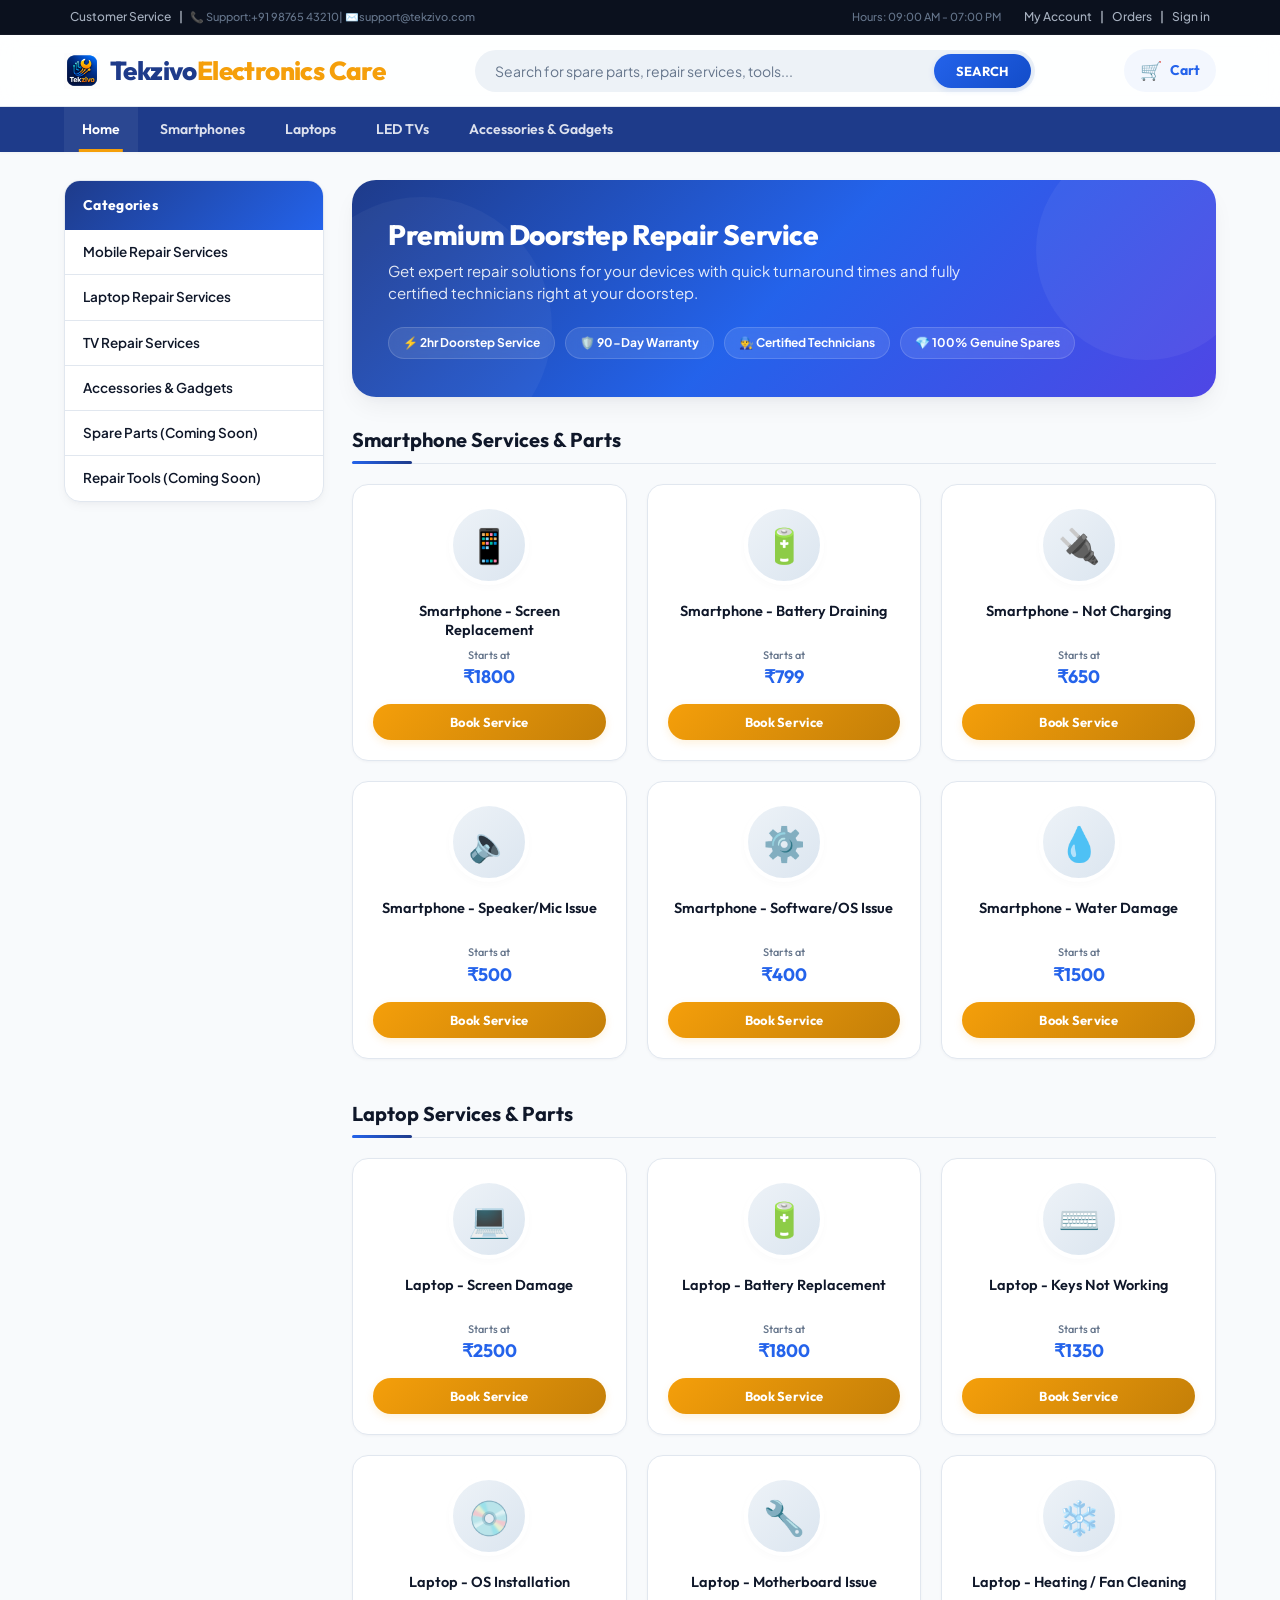
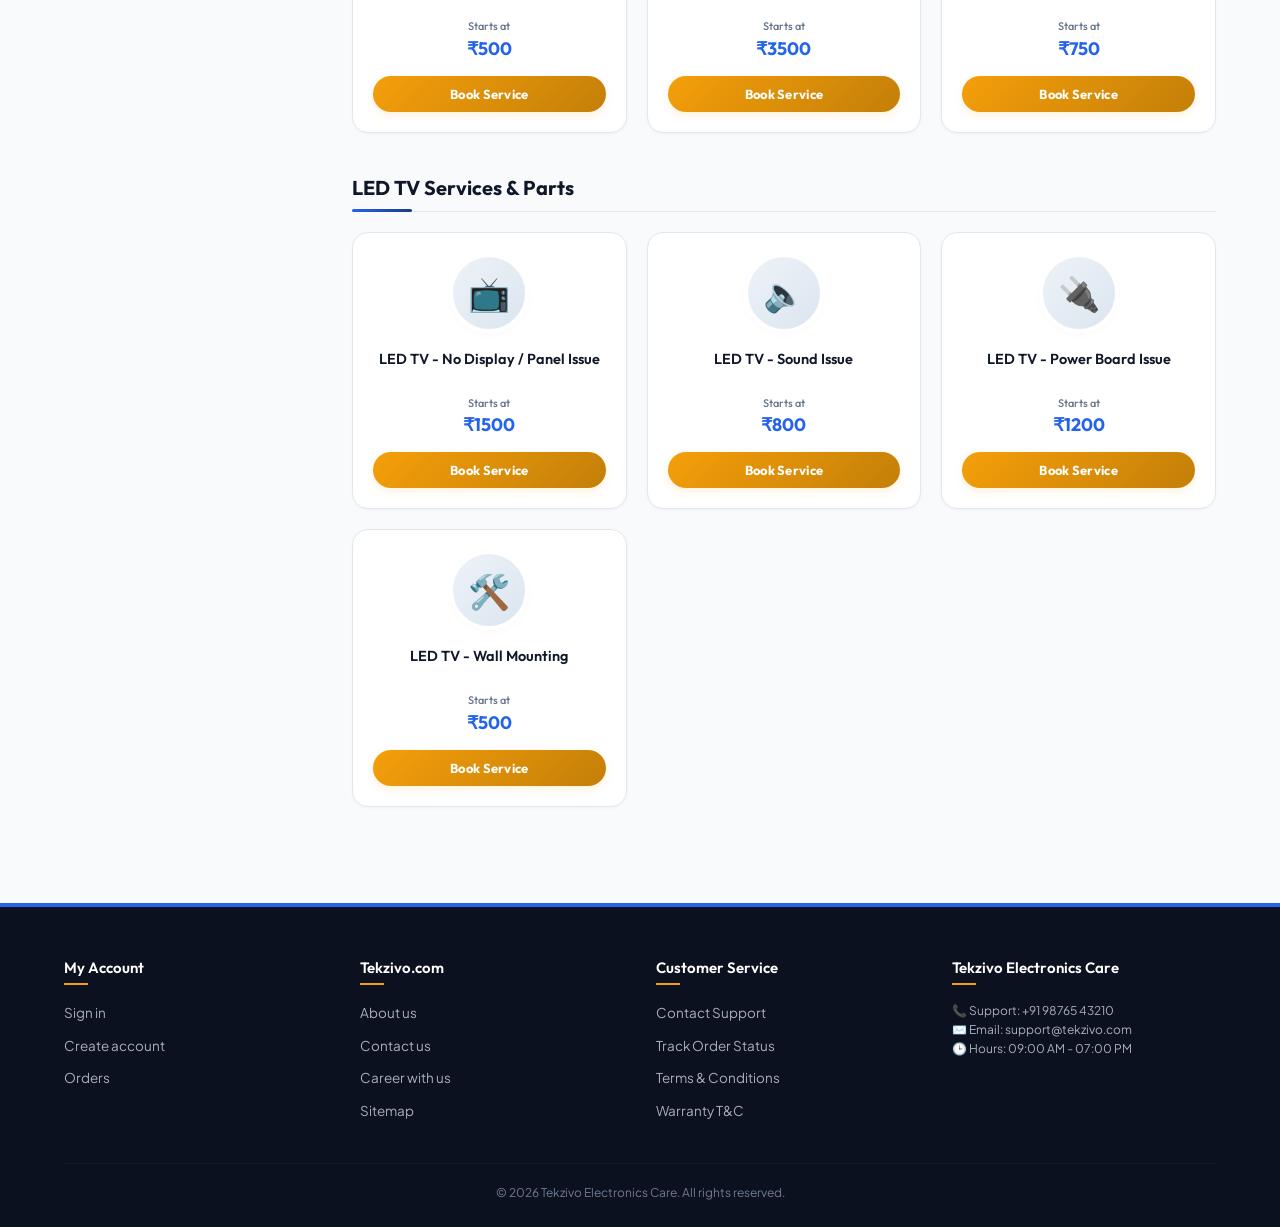
==== commit 849c1867: "feat: enhance footer styling and functionality, update copyright display" ====
--- a/frontend/index.html
+++ b/frontend/index.html
@@ -229,7 +229,7 @@
                 </div>
             </div>
             <div class="footer-bottom" id="footer-copyright">
-                &copy; 2026 Tekzivo.com. All rights reserved. (Inspired by Maxbhi layout)
+                &copy; 2026 Tekzivo.com. All rights reserved.
             </div>
         </div>
     </footer>
@@ -644,7 +644,7 @@
             
             const copyright = document.getElementById('footer-copyright');
             if (copyright && activeSettings.business_name) {
-                copyright.innerHTML = `&copy; 2026 ${activeSettings.business_name}. All rights reserved. (Inspired by Maxbhi layout)`;
+                copyright.innerHTML = `&copy; 2026 ${activeSettings.business_name}. All rights reserved.`;
             }
         }
 
--- a/frontend/style.css
+++ b/frontend/style.css
@@ -47,6 +47,10 @@
   --transition: all 0.25s cubic-bezier(0.4, 0, 0.2, 1);
 }
 
+html {
+  height: 100%;
+}
+
 /* Base Styles */
 * {
   margin: 0;
@@ -61,6 +65,9 @@
   line-height: 1.5;
   font-size: 15px;
   -webkit-font-smoothing: antialiased;
+  display: flex;
+  flex-direction: column;
+  min-height: 100vh;
 }
 
 a {
@@ -305,6 +312,7 @@
   gap: 28px;
   margin-top: 28px;
   margin-bottom: 56px;
+  flex: 1;
 }
 
 /* Sidebar Styling */
@@ -627,7 +635,7 @@
   background: hsl(222, 47%, 8%);
   color: hsl(215, 16%, 70%);
   padding: 50px 0 25px;
-  margin-top: 50px;
+  margin-top: auto;
   border-top: 4px solid var(--primary-light);
 }
 .footer-grid {
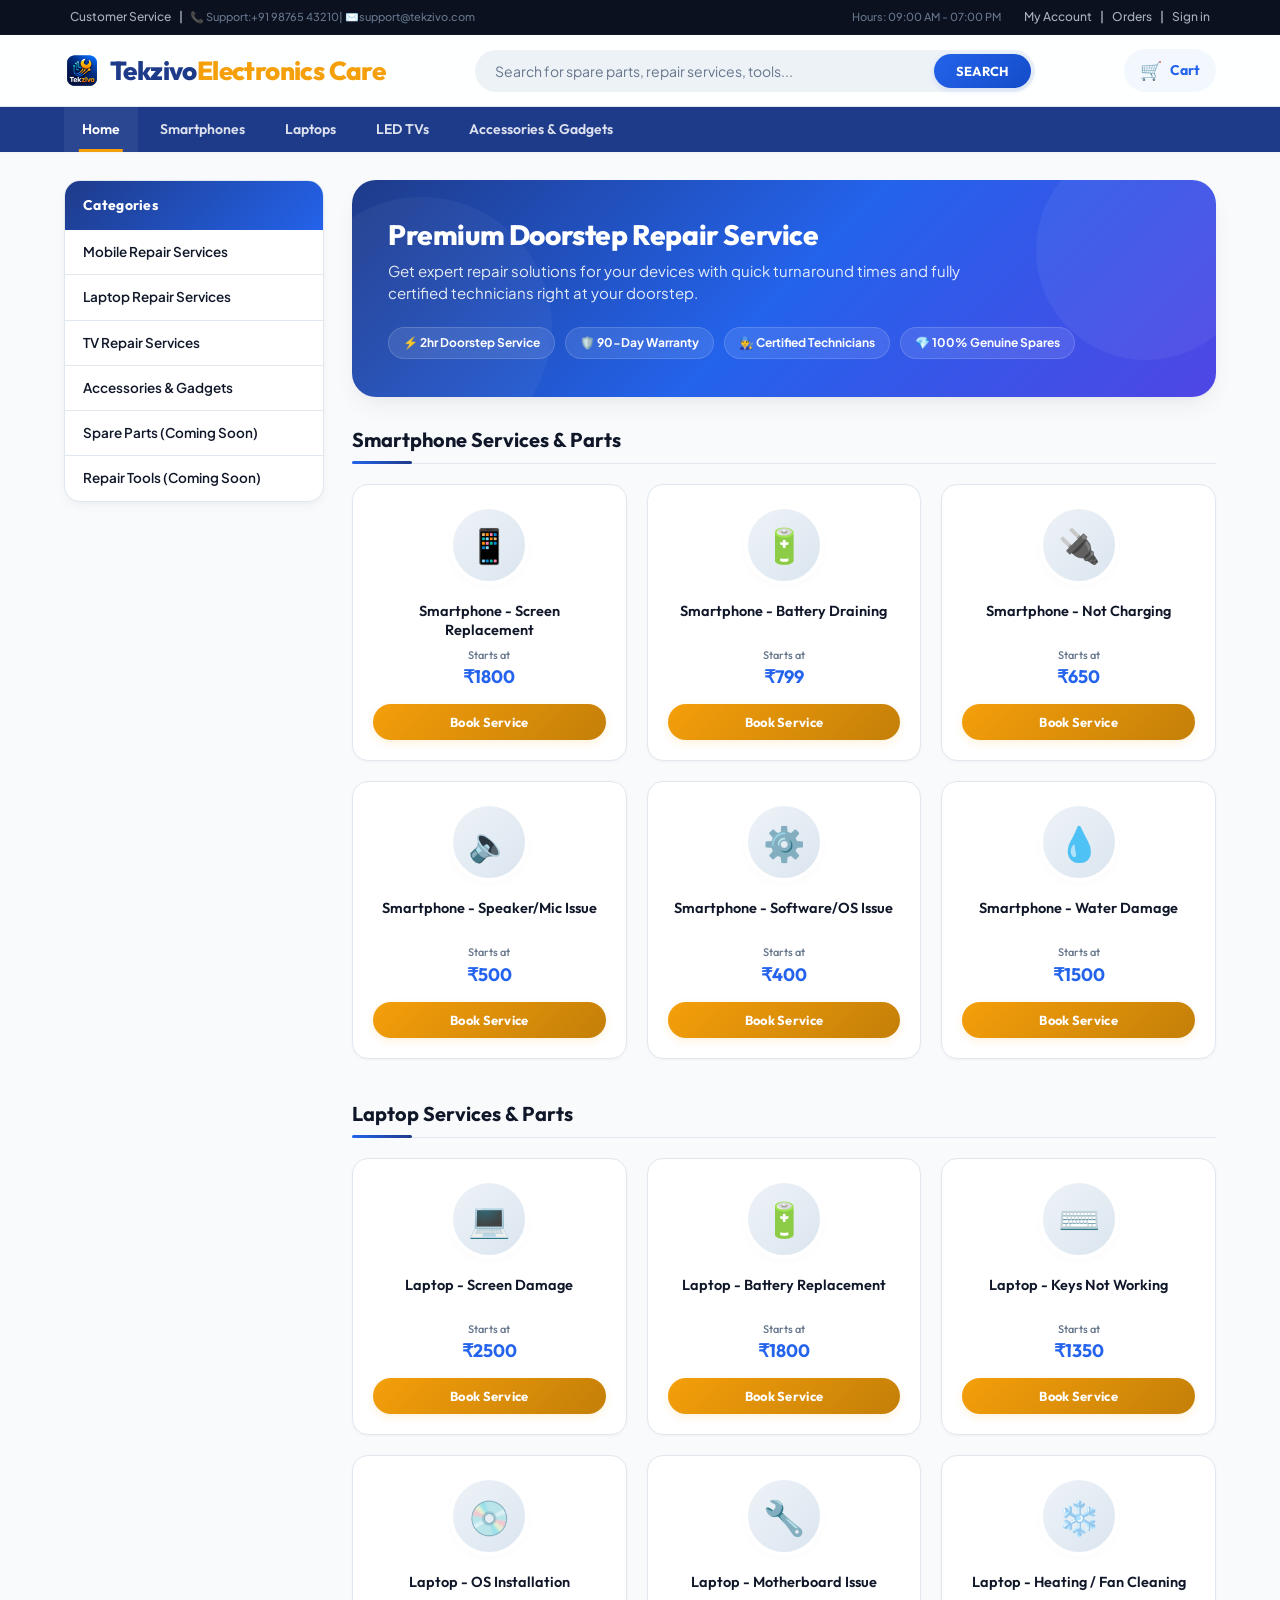
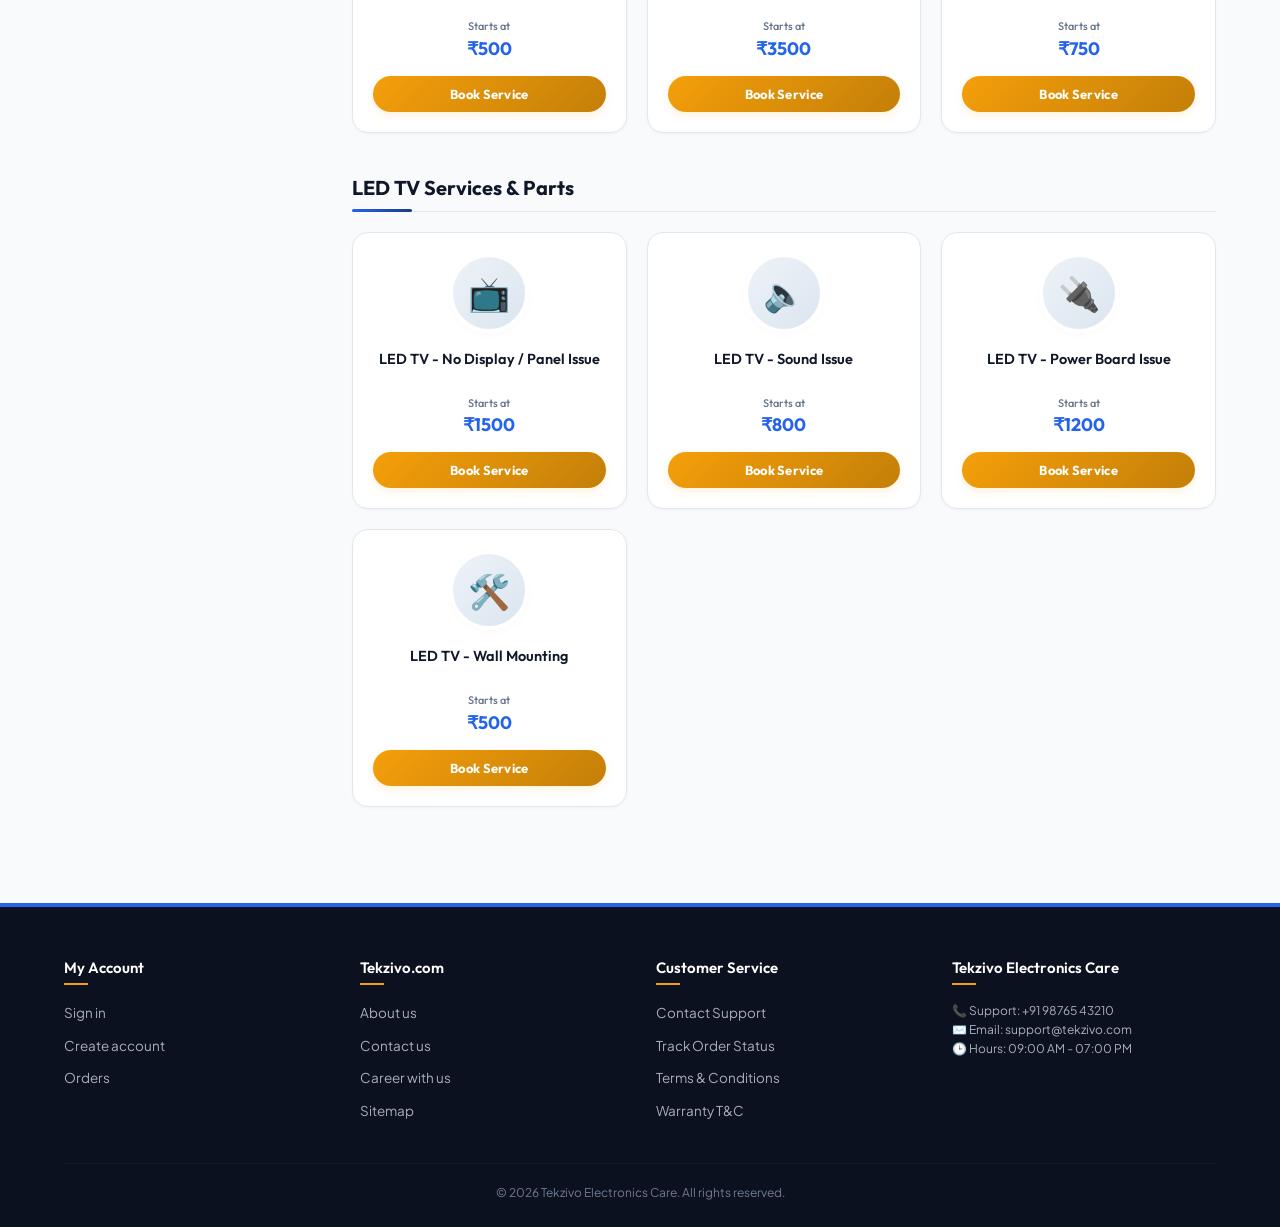
==== commit ead78134: "Refactor code structure for improved readability and maintainability" ====
--- a/frontend/index.html
+++ b/frontend/index.html
@@ -4,7 +4,7 @@
     <meta charset="UTF-8">
     <meta name="viewport" content="width=device-width, initial-scale=1.0">
     <title>Tekzivo - Mobile Spare Parts & Repair Services</title>
-    <link rel="icon" type="image/png" href="logo.png">
+    <link rel="icon" type="image/png" href="logo.png?v=2">
     <link rel="stylesheet" href="style.css">
     <style>
         /* Preloader Styles */
@@ -112,7 +112,7 @@
     <!-- Header -->
     <header class="header-main">
         <div class="container">
-            <a href="#" class="logo" id="logo-brand"><img src="logo.png" alt="Tekzivo Logo" class="logo-img">Tek<span>zivo</span></a>
+            <a href="#" class="logo" id="logo-brand"><img src="logo.png?v=2" alt="Tekzivo Logo" class="logo-img">Tek<span>zivo</span></a>
             
             <div class="search-bar">
                 <input type="text" placeholder="Search for spare parts, repair services, tools..." id="search-input" onkeydown="if(event.key === 'Enter') searchProducts()">
@@ -618,7 +618,7 @@
                 } else {
                     brandHTML = `${activeSettings.business_name}`;
                 }
-                logoBrand.innerHTML = `<img src="logo.png" alt="Tekzivo Logo" class="logo-img">${brandHTML}`;
+                logoBrand.innerHTML = `<img src="logo.png?v=2" alt="Tekzivo Logo" class="logo-img">${brandHTML}`;
             }
 
             // Update top bar contact elements
@@ -1271,7 +1271,7 @@
                     thumbsContainer.style.display = 'none';
                 }
             } else {
-                imgEl.src = 'logo.png';
+                imgEl.src = 'logo.png?v=2';
                 thumbsContainer.style.display = 'none';
             }
             
